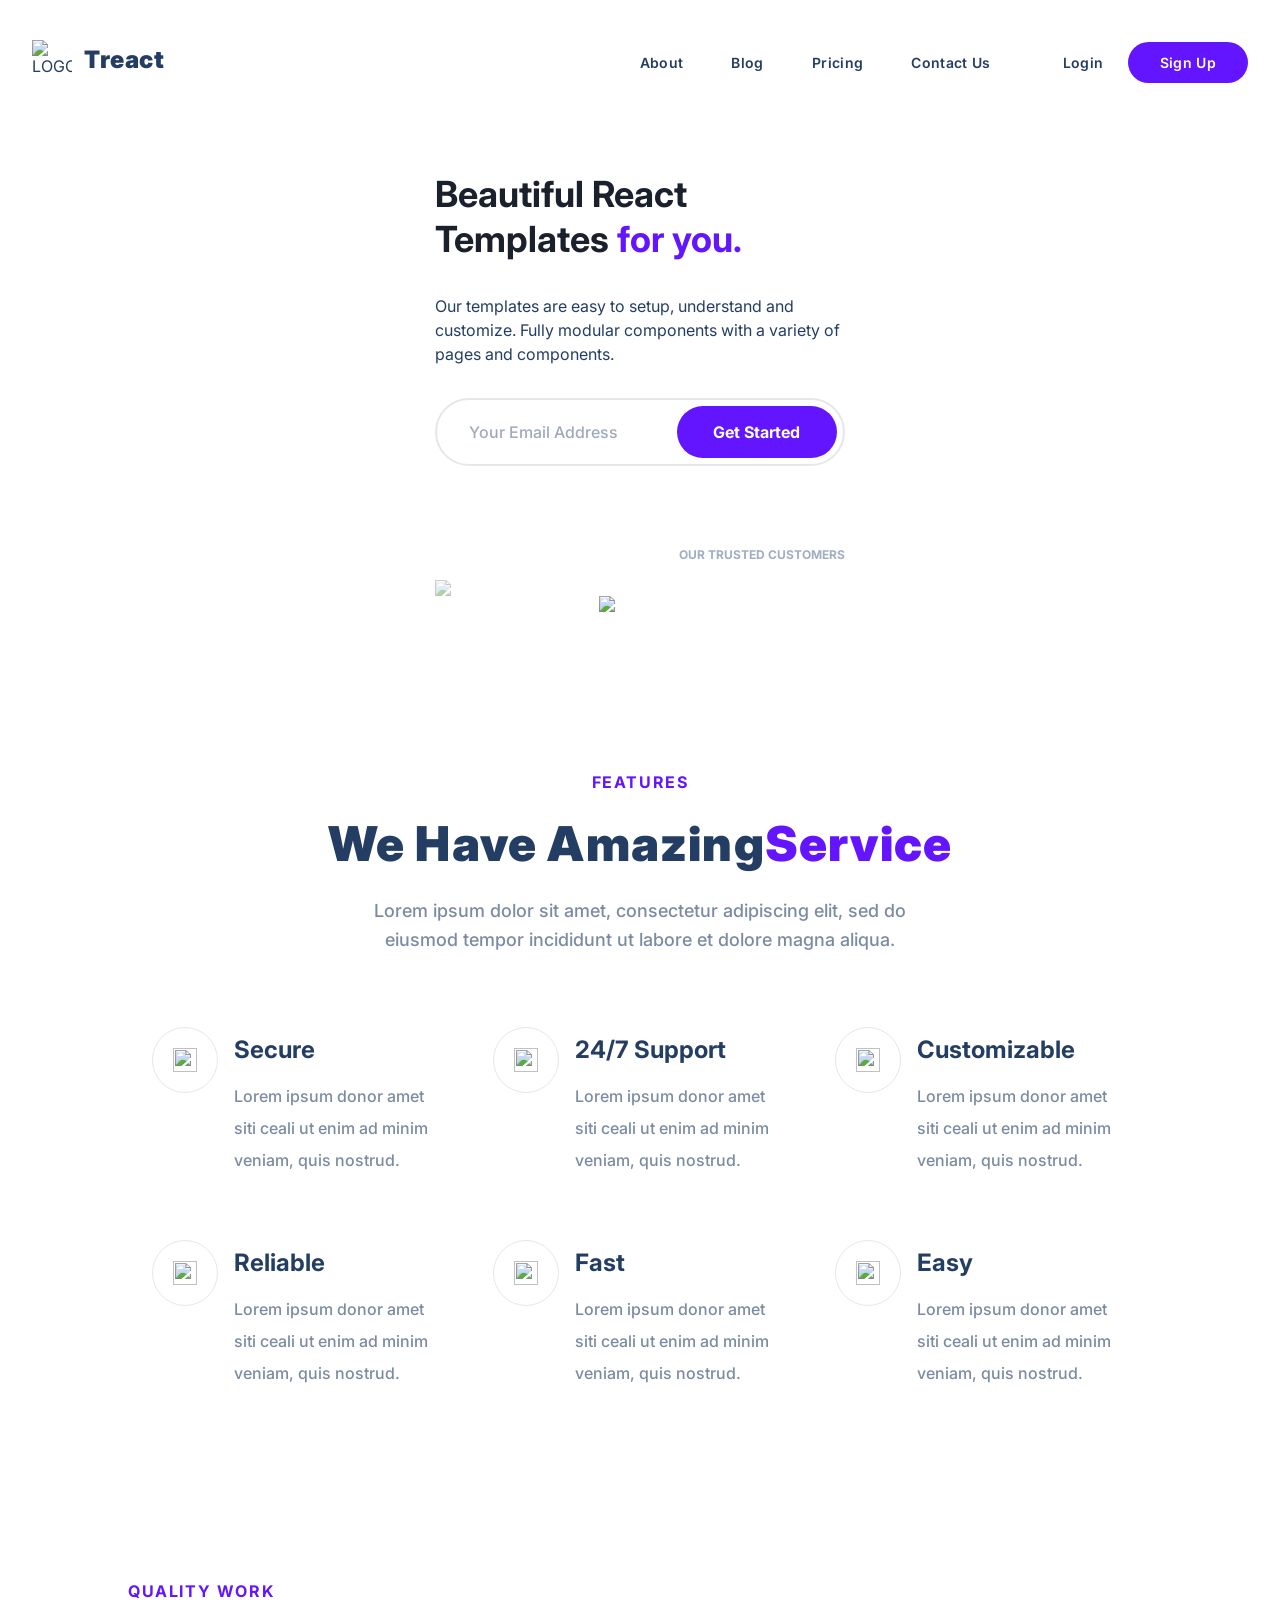
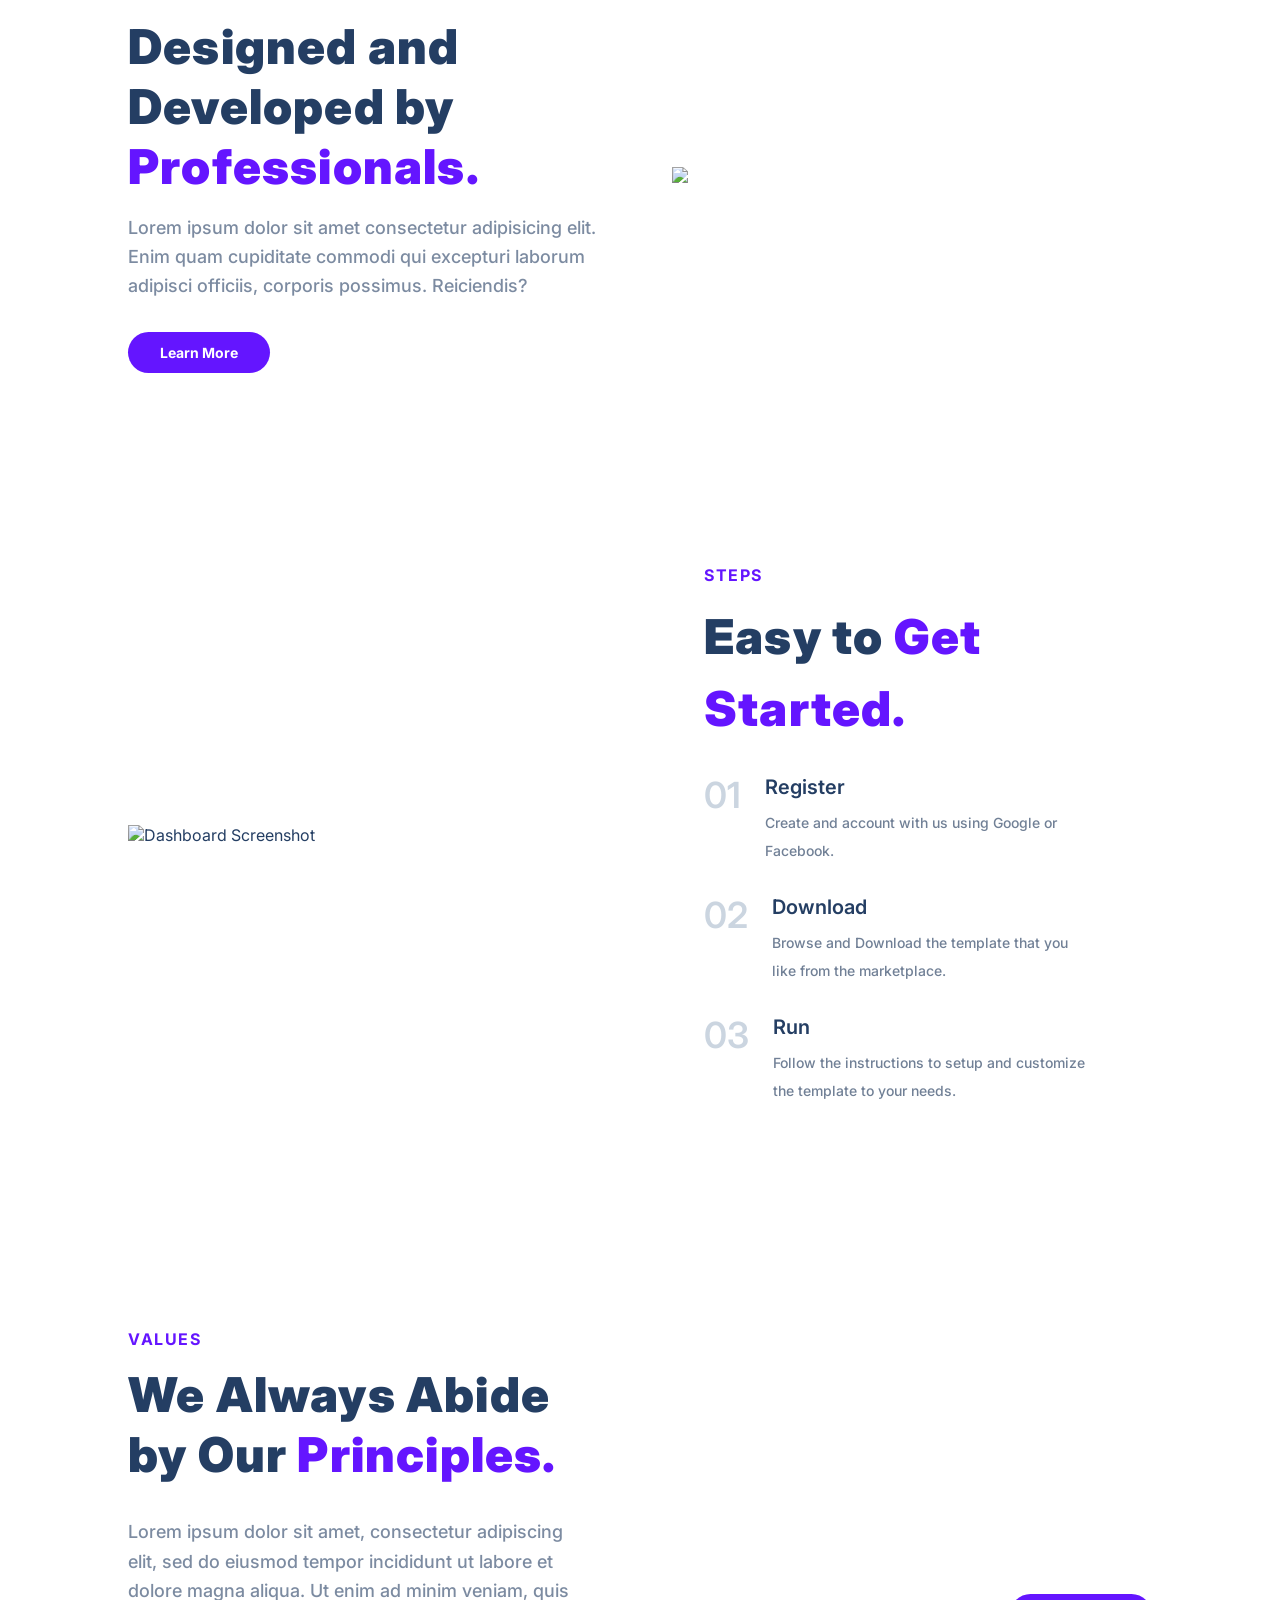
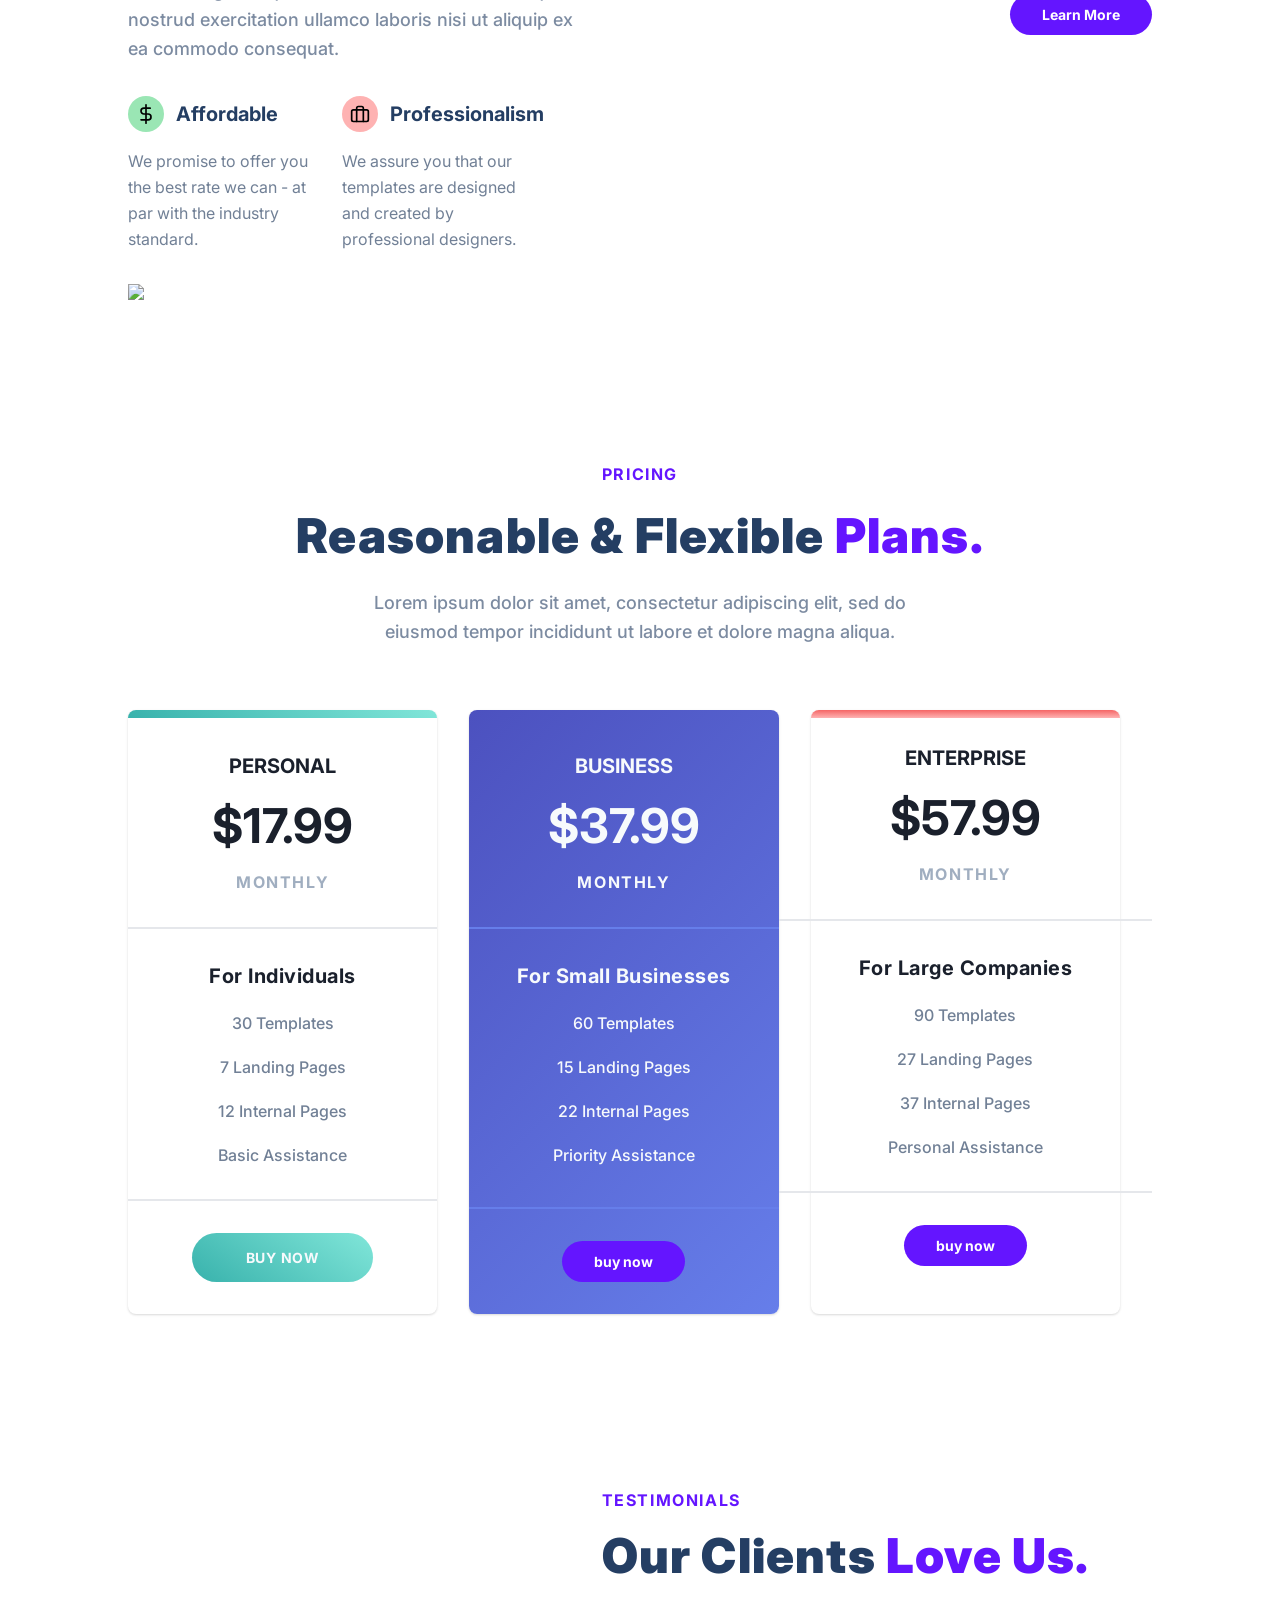
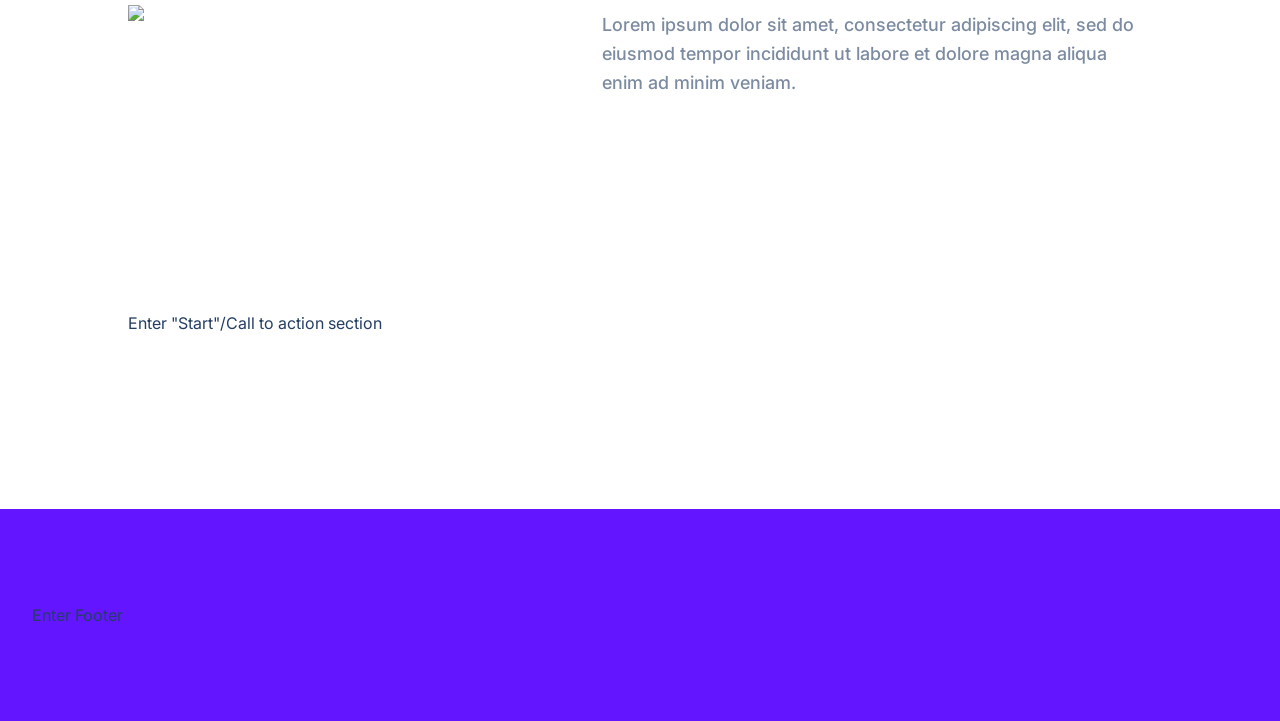
==== index.html @ 76987a57 "03/16 (evening)" ====
<!DOCTYPE html>
<html lang="en">

<head>
    <meta charset="UTF-8">
    <meta http-equiv="X-UA-Compatible" content="IE=edge">
    <meta name="viewport" content="width=device-width, initial-scale=1.0">
    <title>Final Project</title>
    <link rel="stylesheet" href="assets/style.css">
    <link rel="stylesheet" href="https://pro.fontawesome.com/releases/v5.10.0/css/all.css"
        integrity="sha384-AYmEC3Yw5cVb3ZcuHtOA93w35dYTsvhLPVnYs9eStHfGJvOvKxVfELGroGkvsg+p" crossorigin="anonymous" />
        <script src="script.js"></script>
</head>

<body>
    <section id="landing">
        <nav>
            <div class="row nav__row">
                <div class="nav__logo">
                    <img class="nav__logo--img" src="assets/logo.2c489fc453a1783cbadacf914efa3df6.svg" alt="LOGO">
                    <div class="nav__logo--title">Treact</div>
                </div>
            <div class="nav__links">
                <a href="#" class="nav__link">About</a>
                <a href="#" class="nav__link">Blog</a>
                <a href="#" class="nav__link">Pricing</a>
                <a href="#" class="nav__link">Contact Us</a>
                <a href="#" class="nav__link login">Login</a>
                <a href="#" class="nav__link nav__link--primary">Sign Up</a>
            </div>

        </nav>
        <div class="modal">
            <button class="btn__menu btn__menu--close" onclick="closeMenu()">
                <svg xmlns="http://www.w3.org/2000/svg" width="24" height="24" viewBox="0 0 24 24" fill="none"
                    stroke="currentColor" stroke-width="2" stroke-linecap="round" stroke-linejoin="round"
                    class="light___StyledCloseIcon-lj69nl-14 fASujC">
                    <line x1="18" y1="6" x2="6" y2="18"></line>
                    <line x1="6" y1="6" x2="18" y2="18"></line>
                </svg>
            </button>
        </div>
        <header>
            <div class="container">
                <div class="row">
                    <h1>Beautiful React Templates <span class="purple">for you.</span></h1>
                    <p class="header__description--para">Our templates are easy to setup, understand and customize. Fully modular components with a variety of pages and components.</p>
                    <div class="header__email">
                        <input type="text" class="header__email--input" placeholder="Your Email Address">
                        <button class="header__email--btn">Get Started</button>
                    </div>
                    <p class="header__customers--title">OUR TRUSTED CUSTOMERS</p>
                    <img src="./assets/customers-logo-strip.680ac7c2e8ae28161d2c.png" class="header__customers">
                <figure class="header__img--wrapper">
                    <img src="./assets/design-illustration-2.6da6a00b20c07c4a9b65d1870679e1b8.svg" class="header__img">
            </figure>
            </div>
            </div>
        </header>
    </section>
    <main>
        <section id="features">
            <div class="container">
                <div class="row__narrow">
                    <h4 class="section__tag">FEATURES</h4>
                    <h2 class="section__title">We Have Amazing<span class="purple">Service</span></h2>
                    <div class="section__para">Lorem ipsum dolor sit amet, consectetur adipiscing elit, sed do eiusmod tempor incididunt ut labore et dolore magna aliqua.</div>
                    <div class="features">
                        <div class="feature">
                            <div class="feature__row">
                                <figure class="feature__img--wrapper">
                                    <img src="./assets/shield-icon.daefe14b320b14fbd9cbd18908ac93ec.svg" class="feature__img">
                                </figure>
                                <div class="feature__text">
                                    <h2 class="feature__title">Secure</h2>
                                    <p class="feature__para">Lorem ipsum donor amet siti ceali ut enim ad minim veniam, quis nostrud.</p>
                                </div>
                            </div>
                        </div>
                        <div class="feature">
                            <div class="feature__row">
                                <figure class="feature__img--wrapper">
                                    <img src="./assets/support-icon.f9253ffa8cb6ffde5bbaa05eb5136375.svg" class="feature__img">
                                </figure>
                                <div class="feature__text">
                                    <h2 class="feature__title">24/7 Support</h2>
                                    <p class="feature__para">Lorem ipsum donor amet siti ceali ut enim ad minim veniam, quis nostrud.</p>
                                </div>
                            </div>
                        </div>
                        <div class="feature">
                            <div class="feature__row">
                                <figure class="feature__img--wrapper">
                                    <img src="./assets/customize-icon.367468c90fd796009b97fbfba67b2c6a.svg" class="feature__img">
                                </figure>
                                <div class="feature__text">
                                    <h2 class="feature__title">Customizable</h2>
                                    <p class="feature__para">Lorem ipsum donor amet siti ceali ut enim ad minim veniam, quis nostrud.</p>
                                </div>
                            </div>
                        </div>
                        <div class="feature">
                            <div class="feature__row">
                                <figure class="feature__img--wrapper">
                                    <img src="./assets/reliable-icon.1367510a8f0a1bec76dc425d25f92f43.svg" class="feature__img">
                                </figure>
                                <div class="feature__text">
                                    <h2 class="feature__title">Reliable</h2>
                                    <p class="feature__para">Lorem ipsum donor amet siti ceali ut enim ad minim veniam, quis nostrud.</p>
                                </div>
                            </div>
                        </div>
                        <div class="feature">
                            <div class="feature__row">
                                <figure class="feature__img--wrapper">
                                    <img src="./assets/fast-icon.dbb971a73d4805d2fc3bcdacdb55beba.svg" class="feature__img">
                                </figure>
                                <div class="feature__text">
                                    <h2 class="feature__title">Fast</h2>
                                    <p class="feature__para">Lorem ipsum donor amet siti ceali ut enim ad minim veniam, quis nostrud.</p>
                                </div>
                            </div>
                        </div>
                        <div class="feature">
                            <div class="feature__row">
                                <figure class="feature__img--wrapper">
                                    <img src="./assets/simple-icon.673b7e1750b2a4ef32907fc164828d00.svg" class="feature__img">
                                </figure>
                                <div class="feature__text">
                                    <h2 class="feature__title">Easy</h2>
                                    <p class="feature__para">Lorem ipsum donor amet siti ceali ut enim ad minim veniam, quis nostrud.</p>
                                </div>
                            </div>
                        </div>
                    </div>
                </div>
            </div>
        </section>
        <section id="quality">
            <div class="container">
                <div class="row">
                    <div class="quality__description">
                        <div class="section__tag">QUALITY WORK</div>
                        <h2 class="section__title">Designed and Developed by <span class="purple">Professionals.</span></h2>
                        <p class="section__para">Lorem ipsum dolor sit amet consectetur adipisicing elit. Enim quam cupiditate commodi qui excepturi laborum adipisci officiis, corporis possimus. Reiciendis?</p>
                        <button class="btn">Learn More</button>
                    </div>
                    <figure class="quality__img--wrapper">
                        <img src="./assets/hero-screenshot-1.40a097b525c2f8c9808e.png" class="quality__img">
                    </figure>
                </div>
            </div>
        </section>
        <section id="steps">
            <div class="container">
                <div class="row">
                    <figure class="steps__img--wrapper">
                        <img src="./assets/hero-screenshot-2.241aac1fbc66db29d873.png" class="steps__img" alt="Dashboard Screenshot">
                    </figure>
                    <div class="steps__description">
                        <div class="section__tag">STEPS</div>
                        <h2 class="section__title">Easy to <span class="purple">Get Started.</span></h2>
                        <div class="steps__list">
                            <div class="step">
                                <div class="step__number">01</div>
                                <div class="step__description">
                                    <div class="step__title">Register</div>
                                    <p class="step__para">Create and account with us using Google or Facebook.</p>
                                </div>
                            </div>
                            <div class="step">
                                <div class="step__number">02</div>
                                <div class="step__description">
                                    <div class="step__title">Download</div>
                                    <p class="step__para">Browse and Download the template that you like from the marketplace.</p>
                                </div>
                            </div>
                            <div class="step">
                                <div class="step__number">03</div>
                                <div class="step__description">
                                    <div class="step__title">Run</div>
                                    <p class="step__para">Follow the instructions to setup and customize the template to your needs.</p>
                                </div>
                            </div>
                        </div>
                    </div>
                </div>
            </div>
        </section>
        <section id="values">
            <div class="container">
                <div class="row">
                    <div class="values__description">
                        <div class="section__tag">VALUES</div>
                        <h2 class="section__title">We Always Abide by Our <span class="purple">Principles.</span></h2>
                        <div class="section__para">Lorem ipsum dolor sit amet, consectetur adipiscing elit, sed do eiusmod tempor incididunt ut labore et dolore magna aliqua. Ut enim ad minim veniam, quis nostrud exercitation ullamco laboris nisi ut aliquip ex ea commodo consequat.</div>
                        <div class="values__list">
                            <div class="value">
                                <div class="value__title">
                                    <figure class="value__img--wrapper">
                                        <img src="./assets/dollar-sign.svg" class="value__img" alt="dollarsign">
                                    </figure>
                                    <div class="value__name">Affordable</div>
                                </div>
                                <div class="value__para">We promise to offer you the best rate we can - at par with the industry standard.</div>
                            </div>
                            <div class="value">
                                <div class="value__title">
                                    <figure class="value__img--wrapper">
                                        <img src="./assets/briefcase.svg" class="value__img" alt="briefcase">
                                    </figure>
                                    <div class="value__name">Professionalism</div>
                                </div>
                                <div class="value__para">We assure you that our templates are designed and created by professional designers.</div>
                            </div>
                        </div>
                    </div>
                    <button class="btn">Learn More</button>
                </div>
                <img src="./assets/prototype-illustration.21bc4b3f612a2f257c3d361067582485.svg" class="values__img">
            </div>
        </section>
        <section id="pricing">
            <div class="container">
                <div class="row">
                    <div class="section__tag">pricing</div>
                    <h2 class="section__title">Reasonable & Flexible <span class="purple">Plans.</span></h2>
                    <p class="section__para">Lorem ipsum dolor sit amet, consectetur adipiscing elit, sed do eiusmod tempor incididunt ut labore et dolore magna aliqua.</p>
                    <div class="plans">
                        <div class="plan">
                            <div class="plan__stripe"></div>
                            <div class="plan__top">
                                <div class="plan__name">PERSONAL</div>
                                <div class="plan__price">$17.99</div>
                                <div class="plan__duration">MONTHLY</div>
                            </div>
                            <div class="plan__middle">
                                <div class="plan__target">For Individuals</div>
                                <p class="plan__feature">30 Templates</p>
                                <p class="plan__feature">7 Landing Pages</p>
                                <p class="plan__feature">12 Internal Pages</p>
                                <p class="plan__feature">Basic Assistance</p>
                            </div>
                            <div class="plan__bottom">
                                <div class="plan__button">buy now</div>
                            </div>
                        </div>
                        <div class="plan">
                            <div class="plan__stripe"></div>
                            <div class="plan__top">
                                <div class="plan__name">BUSINESS</div>
                                <div class="plan__price">$37.99</div>
                                <div class="plan__duration">MONTHLY</div>
                            </div>
                            <div class="plan__middle">
                                <div class="plan__target">For Small Businesses</div>
                                <p class="plan__feature">60 Templates</p>
                                <p class="plan__feature">15 Landing Pages</p>
                                <p class="plan__feature">22 Internal Pages</p>
                                <p class="plan__feature">Priority Assistance</p>
                            </div>
                            <div class="plan__bottom">
                                <button class="btn">buy now</button>
                            </div>
                        </div>
                        <div class="plan">
                            <div class="plan__stripe">
                                <div class="plan__top">
                                    <div class="plan__name">ENTERPRISE</div>
                                    <div class="plan__price">$57.99</div>
                                    <div class="plan__duration">MONTHLY</div>
                                </div>
                                <div class="plan__middle">
                                    <div class="plan__target">For Large Companies</div>
                                    <p class="plan__feature">90 Templates</p>
                                    <p class="plan__feature">27 Landing Pages</p>
                                    <p class="plan__feature">37 Internal Pages</p>
                                    <p class="plan__feature">Personal Assistance</p>
                                </div>
                                <div class="plan__bottom">
                                    <button class="btn">buy now</button>
                                </div>
                            </div>
                        </div>
                    </div>
                </div>
            </div>
        </section>
        <section id="testimonials">
            <div class="container">
                <div class="row">
                    <img src="./assets/love-illustration.c759090fa833369ad6ffb6eb19cacb3e.svg" class="testimonials__img">
                    <div class="testimonials__description">
                        <div class="section__tag">testimonials</div>
                        <h2 class="section__title">Our Clients <span class="purple">Love Us.</span></h2>
                        <p class="section__para">Lorem ipsum dolor sit amet, consectetur adipiscing elit, sed do eiusmod tempor incididunt ut labore et dolore magna aliqua enim ad minim veniam.</p>
                        <div class="testimonial"></div>
                    </div>
                </div>
            </div>
        </section>
        <section id="start">
            <div class="container">
                <div class="row">
                    <!--  -->Enter "Start"/Call to action section<!--  -->
                </div>
            </div>
        </section>
    </main>
    <footer>
        <div class="row footer__row">
            <!--  -->Enter Footer<!--  -->
        </div>
    </footer>
</body>

</html>
---- assets/style.css ----
@import url('https://fonts.googleapis.com/css2?family=Inter:wght@100;200;300;400;500;600;700;800;900&display=swap');

* {
    margin: 0;
    padding: 0;
    box-sizing: border-box;
    font-family: 'Inter', sans-serif;
    color: #243e63;
}

html {
    scroll-behavior: smooth;
}

body {
    max-width: 100vw;
    overflow-x: hidden;
}

.row {
    width: 100%;
    max-width: 1280px;
    margin: 0 auto;
}


.container {
    padding: 80px 96px;
}

a {
    display: inline;
    text-decoration: none;
}

img {
    width: 100%;
}

h1 {
    font-size: 48px;
    color: #1a202c;
    line-height: 1.25;
}

.purple {
    color: #6415ff;
}

p {
    font-size: 18px;
    line-height: 1.5;
}

.section__tag {
    font-size: 16px;
    color: #6415ff;
    letter-spacing: 1.6px;
    font-weight: 700;
    text-transform: uppercase;
}

.section__title {
    font-size: 48px;
    font-weight: 900;
    color: rgb(36, 62, 99);
    line-height: 1.5;
    margin: 16px 0;
    letter-spacing: 0.025em;
}

#features .section__title, #pricing .section__title {
    text-align: center;
}

.section__para {
    font-size: 18px;
    font-weight: 500;
    color: #7c8ba1;
    line-height: 1.625;
}

.btn {
    background-color: #6415ff;
    padding: 12px 32px;
    border: none;
    border-radius: 500px;
    font-size: 14px;
    color: #fff;
    font-weight: bold;
    transition: all 300ms;
}

.btn:hover {
    background-color: rgba(80, 17, 204);
}

button {
    cursor: pointer;
    border: none;
}

section {
    padding: 0 32px;
}

main {
    margin-bottom: 96px;
}

.header__customers {
  display: flex;
}


/* 

NAVBAR ↓

*/


nav {
   padding-top: 32px;
   display: flex;
}

.nav__row {
    display: flex;
    justify-content: space-between;
}

.nav__logo {
    display: flex;
    align-items: center;
    margin: 8px 0;
    padding-bottom: 4px;
}

.nav__logo--title {
    font-weight: 900;
    font-size: 24px;
    margin-left: 12px;
    padding-bottom: 2px;
    letter-spacing: 0.6px;
}

.nav__logo--img {
    height: 40px;
    width: 40px;
}

.nav__container {
    width: 100%;
    max-width: 1200px;
    padding: 0 24px;
    display: flex;
    justify-content: space-between;
    margin: 0 auto;
}

.nav__links {
    display: flex;
    align-items: center;
    padding-bottom: 2px;
}

.nav__link {
    margin: 0 24px;
}

.nav__link {
    font-size: 14px;
    font-weight: 600;
    padding-top: 4px;
    letter-spacing: 0.35px;
    border-bottom: 2px solid transparent;
    position: relative;
    transition: all 300ms;
}

.nav__link:after {
    content: "";
    position: absolute;
    left: 0;
    bottom: -6px;
    height: 2px;
    width: 100%;
    background: #6415ff;
    transition: all 300ms ease;
    opacity: 0;
}

.nav__link:hover:after {
    opacity: 1;
}

.nav__link--primary {
    margin: 0;
    padding: 10px 32px;
    margin-top: 2px;
    border-radius: 9999px;
    color: #fff;
    background-color: #6415ff;
    line-height: 1.5;
    border: none;
    width: auto;
    transition: all 300ms ease;
}

.nav__link--primary:after {
    content: "";
    width: 0;
    height: 0;
}

.nav__link--primary:hover {
    background-color: rgba(80, 17, 204);
    color: white;
}

.login {
    margin-left: 48px;
}

.btn {
    background-color: #6415ff;
    padding: 12px 32px;
    border: none;
    border-radius: 500px;
    font-size: 14px;
    color: #fff;
    font-weight: bold;
    transition: all 300ms ease;
    cursor: pointer;
}

.btn__menu {
    display: contents;
    background: transparent;
    border: none;
    transition: all 300ms ease;
}

.btn__menu--svg:hover {
    filter: invert(26%) sepia(94%) saturate(7476%) hue-rotate(261deg) brightness(94%) contrast(115%);
}

.modal {
    position: fixed;
    top: 0;
    left: 0;
    right: 0;
    height: 378px;
    margin: 24px 16px;
    padding: 32px;
    background-color: #fff;
    border: 1px solid rgb(229, 231, 235);
    border-radius: 8px;
    z-index: 4;
    visibility: hidden;
    opacity: 0;
    transform: translateX(300%);
    transition: all 300ms ease;
}

.modal__links {
    width: 100%;
    height: 100%;
    display: flex;
    flex-direction: column;
    align-items: center;
}

.modal__link {
    color: #1a202c;
    font-size: 18px;
    font-weight: 600;
    line-height: 1.5;
    margin: 8px 0;
    padding-bottom: 4px;
    border-bottom: 2px solid transparent;
}

.modal__link--primary {
    color: #f7fafc;
    padding: 12px 32px;
    background: #6415ff;
    border-radius: 500px;
    border: none;
}

.menu--open .modal {
    visibility: visible;
    opacity: 1;
    transform: translateX(0);
}

.btn__menu--close {
    position: fixed;
    top: 24px;
    right: 18px;
}

.menu {
    position: fixed;
    top: 0;
    left: 0;
    right: 0;
    height: 378px;
    margin: 24px 16px;
    padding: 32px;
    background-color: #fff;
    border: 1px solid rgb(229, 231, 235);
    border-radius: 8px;
    z-index: 4;
    visibility: hidden;
    opacity: 0;
    transform: translateX(300%);
    transition: all 300ms ease;
}

.menu--open {
    max-height: 100vh;
    overflow-y: hidden;
}

.menu--open .menu {
    visibility: visible;
    opacity: 1;
    transform: translateX(0);
}

.menu__links {
    width: 100%;
    height: 100%;
    display: flex;
    flex-direction: column;
    align-items: center;
}

.menu__link {
    color: #1a202c;
    font-size: 18px;
    font-weight: 600;
    line-height: 1.5;
    margin: 8px 0;
    padding-bottom: 4px;
    border-bottom: 2px solid transparent;
}

.menu__link--primary {
    color: #f7fafc;
    padding: 12px 32px;
    background: #6415ff;
    border-radius: 500px;
    border: none;
}


/* 

HEADER / ABOUT US ↓

*/

section {
    padding: 0 32px;
}

header .row {
    width: 40%;
    display: flex;
    flex-direction: column;
    align-items: center;
    justify-content: space-between;
}

.header__description {
    width: 40%;
}

.header__description--para {
    margin: 32px 0;
}

.header__email {
    width: 100%;
    max-width: 448px;
    height: 68px;
    position: relative;
    display: flex;
    justify-content: flex-end;
    align-items: center;
}

.header__email--btn {
    z-index: 2;
    margin: 8px;
    height: calc(100% - 16px);
    border-radius: 500px;
    width: 160px;
    border: none;
    background-color: #6415ff;
    color: #fff;
    font-weight: 700;
    font-size: 16px;
    transition: all 300ms ease;
}

.header__email--btn:hover {
    background-color: rgba(60, 13, 153);
}

.header__email--input {
    width: 100%;
    border-radius: 500px;
    border: 2px solid rgb(229, 231, 235);
    padding: 20px 192px 20px 32px;
    color: rgb(36, 62, 99);
    font-size: 16px;
    font-weight: 500;
    position: absolute;
    top: 0;
    bottom: 0;
    z-index: 1;
    transition: border-color 300ms;
}

.header__email--input::placeholder {
    font-weight: 500;
    color: rgb(158, 170, 189);
}

.header__email--input:hover {
    border-color: rgba(160, 174, 192);
}

.header__email--input:focus, .header__email--input:active {
    outline: none;
    border-color: rgba(100, 21, 255);
}

.header__customers--title {
    margin-top: 80px;
    color: #a0aec0;
    font-size: 12px;
    font-weight: 700;
    letter-spacing: 0.6;
}

.header__customers {
    width: 100%;
    align-items: center;
    margin-top: 16px;
    padding-right: 128px;
    opacity: 0.5;
}

header {
    position: relative;
}

.header__blob {
    position: absolute;
    left: 0;
    bottom: 0;
    opacity: 0.5;
    width: 256px;
    height: 256px;
    transform: matrix(1, 0, 0, 1, -163, 0);
}

.header__img--wrapper {
    width: calc(100% - 40%);
    align-items: center;
}

.header__img {
    width: 100%;
    max-width: 768px;
    flex-direction: column;
    display: flex;
}


/* 

FEATURES ↓

*/


#features {
    position: relative;
}

#features .row__narrow {
    display: flex;
    flex-direction: column;
    align-items: center;
}

#features .section__title, #pricing .section__title {
    text-align: center;
}

#features .section__para {
    text-align: center;
    max-width: 576px;
}

.features {
    display: flex;
    flex-wrap: wrap;
    margin-top: 40px;
}

.feature {
    width: calc(100% / 3);
}

.feature__row {
    display: flex;
    align-items: flex-start;
    padding: 32px 24px;
}

.feature__img--wrapper {
    display: flex;
    padding: 20px;
    border: 1px solid #e5e7eb;
    border-radius: 500px;
}

.feature__img {
    width: 24px;
    height: 24px;
}

.feature__text {
    margin-top: 8px;
    margin-left: 16px;
}

.feature__para {
    margin-top: 16px;
    font-size: 16px;
    max-width: calc(634px / 3);
    color: rgb(124, 139, 161);
    line-height: 2;
    font-weight: 500;
}

.features__blob {
    transform: translateX(96px) translateY(192px);
    position: absolute;
    right: 0;
    bottom: 0;
    width: 16rem;
    opacity: 0.25;
    padding: 16px;
}

.row__narrow {
    width: 100%;
    max-width: 1024px;
    margin: 0 auto;
}


/* 

QUALITY WORK ↓

*/


#quality .row {
    display: flex;
    justify-content: space-between;
    align-items: center;
}

#quality .section__title, #values .section__title {
    line-height: 1.25;
}

#quality .btn {
    margin-top: 32px;
}

.quality__description {
    max-width: 576px;
    margin-right: 64px;
}

.quality__description, .quality__img--wrapper {
    width: 50%;
}

.qualtiy__img--wrapper {
    border-radius: 4px;
    border: 1px solid rgb(229, 231, 235);
    position: relative;
    margin: 0 56px;
    z-index: 2;
    display: flex;
}

.quality__grid {
    transform: translateX(50%) translateY(50%) scaleX(1) scaleY(1);
    width: 80px;
    height: 80px;
    position: absolute;
    right: 0px;
    bottom: 0px;
    fill: rgb(100, 21, 255);
    --tw-text-opacity: 1;
    color: rgba(100, 21, 255, var(--tw-text-opacity));
    z-index: 0;
    display: block;
}

.quality__img {
    z-index: 1;
}


/* 

STEPS ↓

*/


#steps .row {
    display: flex;
    justify-content: space-between;
    align-items: center;
}

.steps__img--wrapper {
    display: flex;
    position: relative;
}

.steps__description, .steps__img--wrapper {
    width: 50%;
}

.steps__img {
    z-index: 2;
}

.steps__description {
    padding: 32px 0;
    padding-left: 64px;
}

.step {
    display: flex;
    align-items: flex-start;
    margin-top: 32px;
}

.step__number {
    color: #cbd5e0;
    font-size: 36px;
    font-weight: 600;
    line-height: 1;
}

.step__description {
    display: flex;
    flex-direction: column;
    margin-left: 24px;
    max-width: 320px;
}

.step__title {
    font-weight: 600;
    font-size: 20px;
    color: #243e63;
    line-height: 1;
}

.step__para {
    font-size: 14px;
    color: #718096;
    margin-top: 12px;
    font-weight: 500;
    line-height: 2;
}

.steps__grid {
    position: absolute;
    bottom: -100px;
    left: 50%;
    transform: translateX(-50%);
    width: 10rem;
    height: 10rem;
    opacity: 0.8;
    z-index: -10;
    color: rgb(100, 21, 255);
    fill: currentColor;
}


/* 

VALUES ↓

*/

#values .row {
    display: flex;
    justify-content: space-between;
    align-items: center;
}

#values .section__title {
    margin-top: 16px;
    margin-bottom: 32px;
}

#values .btn {
    margin-top: 48px;
}

.value {
    margin-top: 2rem;
    margin-right: 2rem;
    align-items: flex-start;
    display: flex;
    flex-direction: column;
}

.values__description {
    padding: 32px 64px 32px 0;
}

.values__description, .values__img {
    width: 50%;
}

.values__list {
    margin-left: 0px;
    margin-right: 0px;
    display: flex;
    max-width: none;
    flex-direction: row;
}

.value:nth-of-type(1) {
    margin-top: 32px;
    margin-right: 32px;
}

.value:nth-of-type(2) {
    margin-top: 32px;
}

.value__title {
    display: flex;
    align-items: center;
}

.value__img {
    width: 20px;
    height: 20px;
}

.value:nth-child(1) .value__img--wrapper {
    background-color: #9ae6b4;
}

.value:nth-child(2) .value__img--wrapper {
    background-color: #feb2b2;
}

.value__img--wrapper {
    border-radius: 50%;
    display: flex;
    justify-content: center;
    align-items: center;
    width: 36px;
    height: 36px;
}

.value__name {
    margin-left: 12px;
    font-size: 20px;
    font-weight: bold;
    color: #243e63;
}

.value__para {
    margin-top: 16px;
    line-height: 1.625;
    color: #718096;
}


/*

PRICING ↓

*/


#pricing .row {
    display: flex;
    flex-direction: column;
    align-items: center;
}

#pricing .section__para {
    max-width: 576px;
    text-align: center;
}

.plan {
    position: relative;
    margin-top: 4rem;
    display: flex;
    width: 100%;
    max-width: 24rem;
    flex-direction: column;
    border-radius: 0.5rem;
    background-color: rgb(255 255 255);
    padding-left: 2rem;
    padding-right: 2rem;
    margin-right: 2rem;
    padding-top: 0.5rem;
    text-align: center;
    color: rgb(26 32 44);
    box-shadow: rgba(0, 0, 0, 0) 0px 0px 0px 0px, rgba(0, 0, 0, 0) 0px 0px 0px 0px, rgba(0, 0, 0, 0.1) 0px 1px 3px 0px, rgba(0, 0, 0, 0.06) 0px 1px 2px 0px;
}

.plan__stripe {
    position: absolute;
    left: 0px;
    right: 0px;
    top: 0px;
    height: 0.5rem;
    border-top-left-radius: 0.5rem;
    border-top-right-radius: 0.5rem;
}

.plan__top {
    display: flex;
    flex-direction: column;
    padding-top: 2rem;
    padding-bottom: 2rem;
    text-transform: uppercase;
    line-height: 1.625;
}

.plan__middle {
    margin-left: -2rem;
    margin-right: -2rem;
    display: flex;
    flex: 1 1 0%;
    flex-direction: column;
    border-top-width: 2px;
    border-bottom-width: 2px;
    padding: 2rem;
}

.plan__bottom {
    padding-left: 4rem;
    padding-right: 4rem;
    padding-top: 2rem;
    padding-bottom: 2rem;
}

.plan__name, .plan__price, .plan__duration {
    font-weight: bold;
    line-height: 1.625;
}

.plan__name {
    font-size: 20px;
}

.plan__price {
    font-size: 48px;
    margin: 4px 0;
}

.plan__duration {
    font-size: 16px;
    letter-spacing: 0.1em;
}

.plan__feature {
    margin-top: 20px;
    font-weight: 500;
    color: #718096;
    font-size: 16px;
    line-height: 1.5;
}

.plan__target {
    font-size: 20px;
    font-weight: 700;
    line-height: 1.5;
    letter-spacing: 0.025em;
}

.plan__button{
    border-radius: 0.25rem;
    background-color: rgb(100 21 255);
    padding: 0.75rem 2rem;
    font-weight: 700;
    color: rgb(247 250 252);
    transition: all 300ms ease;
    width: 100%;
    border-radius: 9999px;
    padding-top: 1rem;
    padding-bottom: 1rem;
    font-size: 0.875rem;
    text-transform: uppercase;
    letter-spacing: 0.05em;
}

.plan__button:hover {
    transform: translate(1px, -1px);
    box-shadow: rgba(0, 0, 0, 0) 0px 0px 0px 0px, rgba(0, 0, 0, 0) 0px 0px 0px 0px, rgba(0, 0, 0, 0.1) 0px 20px 25px -5px, rgba(0, 0, 0, 0.04) 0px 10px 10px -5px;
}

.plan:nth-child(1) .plan__stripe, .plan:nth-child(1) .plan__button {
    color: #f7fafc;
    background: linear-gradient(
        1115deg,
        rgb(56, 178, 172) 0%,
        rgb(129, 230, 217) 100%
    );
}

.plan:nth-child(2) {
    background: linear-gradient(
        135deg,
        rgb(76, 81, 191) 0%,
        rgb(102, 126, 234) 100%
    );
}

.plan:nth-child(2) .plan__button {
    color: #6415ff;
    background-color: #f7fafc;
}

.plan:nth-child(2) .plan__stripes {
    visibility: hidden;
}

.plan:nth-child(3) .plan__stripe, .plan:nth-child(3) .plan__button {
    color: #f7fafc;
    background: linear-gradient(
        rgb(245, 101, 101) 0%,
        rgb(254, 178, 178) 100%
    );
}

.plan:nth-child(odd) .plan__name, .plan:nth-child(odd) .plan__price, .plan:nth-child(odd) .plan__target {
    color: #1a202c;
}

.plan:nth-child(odd) .plan__duration {
    color: #a0aec0;
}

.plan:nth-child(2) .plan__name,
.plan:nth-child(2) .plan__price,
.plan:nth-child(2) .plan__target,
.plan:nth-child(2) .plan__duration,
.plan:nth-child(2) .plan__feature {
  color: #f7fafc;
}

.plan:nth-child(1) .plan__middle,
.plan:nth-child(3) .plan__middle {
  border-top: 2px solid rgb(229, 231, 235);
  border-bottom: 2px solid rgb(229, 231, 235);
}

.plan:nth-child(2) .plan__middle {
  border-top: 2px solid rgb(102, 126, 234);
  border-bottom: 2px solid rgb(102, 126, 234);
}

.plans__blob {
  z-index: -10;
  position: absolute;
  left: 0;
  bottom: 0;
  transform: translateX(-50%) translateY(50%) scaleX(1) scaleY(1);
  height: 256px;
  width: 256px;
  opacity: 0.25;
}

.plans {
  display: flex;
  position: relative;
  flex-direction: row;
  width: 100%;
  justify-content: space-between;
}

/* 

TESTIMONIALS ↓

*/

section #testimonials {
    padding: 0px;
}

#testimonials .container {
    padding-top: 6rem;
    padding-bottom: 6rem;
}


#testimonials .row {
    margin-left: auto;
    margin-right: auto;
    max-width: 1280px;
    display: flex;
    align-items: center;
    justify-content: space-between;
}

.testimonials__img,
.testimonials__description {
  width: 50%;
}

.testimonials__description {
  display: flex;
  flex-direction: column;
  padding-left: 64px;
}

#testimonials .section__title {
  margin-bottom: 24px;
  line-height: 1.25;
}

.testimonial {
  margin-top: 40px;
}

.testimonial__rating {
  color: rgba(246, 173, 85);
  margin-right: 2px;
  margin-top: 4px;
}

.testimonial__title {
  color: #4a5568;
  line-height: 1.625;
  margin-top: 1rem;
  font-size: 1.25rem;
  font-weight: 700;
}

.testimonial__name {
  color: #4a5568;
  line-height: 1.625;
  font-size: 1.25rem;
  font-weight: 700;
}

.testimonial__para {
  margin-top: 1rem;
  margin-bottom: 2rem;
  font-weight: 500;
  line-height: 1.625;
  font-size: 16px;
  color: rgb(74 85 104);
}

.testimonial__bottom {
  display: flex;
  justify-content: space-between;
}

.testimonial__profile {
  display: flex;
  align-items: center;
}

.testimonial__details {
  margin-left: 24px;
}

.testimonial__img {
  width: 80px;
  height: 80px;
  border-radius: 50%;
}

.testimonial__role {
  color: #7c8ba1;
  font-weight: 500;
  line-height: 1.5;
}

.testimonial__buttons {
  display: flex;
  align-items: center;
}

.testimonial__button svg {
  width: 16px;
  height: 16px;
}

.testimonial__button {
  display: flex;
  justify-content: center;
  align-items: center;
  padding: 16px;
  background: #edf2f7;
  border-radius: 50%;
  margin: 0 12px;
  transition: all 300ms ease;
}

.testimonial__button:hover {
  background-color: rgb(229, 231, 235);
}

.fa-star {
  color: rgb(246 173 85);
  display: inline-block;
  height: 1.25rem;
  width: 1.25rem;
}

.divider {
  margin-top: 0.75rem;
  margin-bottom: 0.75rem;
  border-right-width: 1px;
  width: 0.5px;
  background-color: #edf2f7;
  height: 20px;
}


/* 

START / CALL TO ACTION ↓

*/

.start__container {
    padding: 96px 0;
    width: 100%;
    background-color: rgb(100, 21, 255);
    border-radius: 8px;
    display: flex;
    justify-content: center;
    align-items: center;
}

.start__row {
    width: 100%;
    margin: 0 auto;
    max-width: 1024px;
    padding: 0 32px;
    display: flex;
    justify-content: center;
    align-items: center;
}

.start__title, .start__buttons {
    width: 50%;
}

.start__buttons {
    display: flex;
    justify-content: flex-end;
}

.start__title {
    color: #f7fafc;
    font-size: 30px;
    font-weight: 700;
    line-height: 1.5;
    z-index: 2;
}

.start__button {
  padding: 20px 40px;
  border-radius: 500px;
  font-weight: 700;
  font-size: 16px;
  color: #f7fafc;
  line-height: 1.5;
  letter-spacing: 0.025;
  margin: 1px;
  z-index: 2;
}

.start__button:nth-child(1) {
  background: #f56565;
  box-shadow: rgba(0, 0, 0, 0) 0px 0px 0px 0px, rgba(0, 0, 0, 0) 0px 0px 0px 0px,
    rgba(0, 0, 0, 0.1) 0px 10px 15px -3px, rgba(0, 0, 0, 0.05) 0px 4px 6px -2px;
  margin-right: 32px;
  transition: all 300ms ease;
}

.start__button:hover:nth-child(1) {
  background-color: rgba(229, 62, 62);
}

.start__button:nth-child(2) {
  border: 1px solid rgb(160, 174, 192);
  transition: all 300ms ease;
}

.start__button:hover:nth-child(2) {
  background-color: rgba(247, 250, 252);
  color: rgba(100, 21, 255);
}

#start .row {
  position: relative;
  overflow: hidden;
}

.start__blob--1 {
  position: absolute;
  bottom: 0px;
  left: 0px;
  height: 20rem;
  width: 20rem;
  transform: translate(-5rem, 8rem);
  color: rgb(80 17 204);
  opacity: 0.5;
}

.start__blob--2 {
  position: absolute;
  top: 0px;
  right: 0px;
  height: 20rem;
  width: 20rem;
  transform: translate(5rem, -16rem);
  color: rgb(80 17 204);
  opacity: 0.5;
}


/* 

FOOTER ↓

*/


footer {
    padding: 96px 32px;
    background-color: rgb(100, 21, 255);
    margin-bottom: -32px;
    position: relative;
    overflow: hidden;
}

.footer__columns {
  margin-top: -48px;
  display: flex;
  justify-content: space-between;
  flex-wrap: wrap;
}

.footer__column {
  margin-top: 48px;
  display: flex;
  flex-direction: column;
  align-items: flex-start;
  z-index: 2;
}

.footer__column--title {
  font-weight: 700;
  color: #f7fafc;
  line-height: 1.5;
}

.footer__column--link {
  color: #f7fafc;
  font-size: 14px;
  margin-top: 12px;
  line-height: 1.5;
  font-weight: 500;
  position: relative;
  cursor: pointer;
}

.footer__column--link:after {
  content: "";
  position: absolute;
  left: 0;
  bottom: -6px;
  height: 2px;
  width: 100%;
  background: #fff;
  transition: all 300ms ease;
  opacity: 0;
}

.footer__column--link:hover:after {
  opacity: 1;
}

.footer__column--link:nth-child(2) {
  margin-top: 24px;
}

.footer__divider {
  width: 100%;
  height: 2px;
  margin: 64px 0;
  background: rgb(116, 44, 255);
}

.footer__bottom {
  display: flex;
  justify-content: space-between;
  align-items: center;
}

.footer__logo {
  display: flex;
  align-items: center;
}

.footer__logo--img {
  height: 32px;
  width: 32px;
}

.footer__logo--text {
  font-size: 20px;
  color: #f7fafc;
  font-weight: 900;
  margin-left: 8px;
  letter-spacing: 0.05em;
}

.footer__socials {
  display: flex;
  align-items: center;
  margin-left: -16px;
}

.footer__social--link svg {
  height: 16px;
  width: 16px;
}

.footer__social--link {
  margin-left: 16px;
  padding: 8px;
  background: #f7fafc;
  display: flex;
  justify-content: center;
  border-radius: 50%;
  z-index: 2;
  cursor: pointer;
  transition: all 300ms ease;
}

.footer__social--link:hover {
  background-color: rgba(203, 213, 224);
}

.footer__copyright {
  color: #cbd5e0;
  font-weight: 500;
}

.footer__blob--1 {
  position: absolute;
  top: 0;
  left: 0;
  width: 320px;
  height: 320px;
  transform: translateX(-80px) translateY(-128px);
  z-index: 1;
  opacity: 0.5;
}

.footer__blob--2 {
  position: absolute;
  bottom: 0;
  right: 0;
  width: 320px;
  height: 320px;
  transform: translateX(128px) translateY(192px);
  z-index: 1;
  opacity: 0.5;
}

/* 

MOBILE RESPONSIVENESS ↓

*/


@media(max-width: 1280px) {
    header .row {
        align-items: flex-end;
    }

    .steps__grid {
        height: 5rem;
        width: 5rem;
        bottom: -50px;
    }
    h1 {
        font-size: 36px;
        color: #1a202c;
        line-height: 1.25;
    }
    .header__description--para {
        font-size: 16px;
    }
    .header__customers {
        padding-right: 64px;
    }
    .header__img--wrapper {
        display: flex;
        justify-content: flex-end;
    }
    .header__img {
        max-width: none;
    }

    .plan__bottom {
        padding-left: 2rem;
        padding-right: 2rem;
    }
    .testimonials__img {
        width: 40%;
    }
    .testimonials__description {
        width: calc(100% - 40%);
    }
}

@media (max-width: 1024px) {
    .nav__links {
        display: none;
    }
    .btn__menu {
        display: block;
    }
    header .row {
        flex-direction: column;
        align-items: center;
    }
    .header__description, .header__img--wrapper {
        width: 100%;
        max-width: 512px;
        margin: 0 auto;
    }
    .header__description {
        text-align: center;
        display: flex;
        flex-direction: column;
        align-items: center;
  }
    h1 {
        font-size: 30px;
  }
  .header__description--para {
        margin: 20px 0;
  }
  .header__customers {
        padding-right: 0px;
  }
  .header__customers--title,
  .header__img--wrapper {
        margin-top: 48px;
  }
  .features {
    max-width: 768px;
  }
  .feature {
    width: calc(50%);
  }
  .feature__title {
    line-height: 1;
  }
  .feature__row {
    padding: 32px 8px;
    margin: 0 16px;
  }
  .feature__para {
    max-width: none;
  }
  .section__para {
    font-size: 16px;
  }
  .section__title {
    font-size: 36px;
  }
  .quality__description {
    margin-right: 0px;
    padding-right: 48px;
  }
  .value {
    margin-top: 2.5rem;
  }

  .values__list {
    max-width: 20rem;
    flex-direction: column;
  }
  .plans {
    flex-direction: column;
    align-items: center;
  }

  .plan {
    margin-right: 0px;
  }
  #features .section__title,
  #pricing .section__title {
    font-size: 48px;
  }

  #testimonials .container {
    padding-top: 5rem;
    padding-bottom: 5rem;
  }
  .testimonials__description {
    padding-left: 48px;
  }

  #start .container {
    padding-top: 5rem;
    padding-bottom: 5rem;
  }

  .start__row {
    flex-direction: column;
  }
  .start__title {
    text-align: center;
    width: 100%;
    max-width: 512px;
  }
  .start__buttons {
    width: auto;
    margin-top: 24px;
  }
  .start__button {
    padding: 16px 32px;
  }
    footer {
        padding: 80px 32px;
    }
}

@media(max-width: 768px) {
    .features {
    justify-content: center;
  }
  .feature {
    width: auto;
    max-width: 384px;
  }
  .section__para {
    font-size: 14px;
  }
    #quality .row,
    #values .row {
        flex-direction: column-reverse;
    }
    .quality__description,
  .steps__description,
  .values__description,
  .testimonials__description {
    padding: 0;
    margin-top: 64px;
    text-align: center;
  }
  .quality__description,
  .quality__img--wrapper,
  .steps__description,
  .steps__img--wrapper,
  .values__description,
  .values__img,
  .testimonials__description,
  .testimonials__img {
    width: 100%;
    max-width: 448px;
  }
    #steps .row,
    #testimonials .row {
        flex-direction: column;
        align-items: center;
    }

    .step {
    flex-direction: column;
    align-items: center;
  }
  .step__description {
    margin-top: 12px;
    margin-left: 0;
  }
  .values__list {
    margin-left: auto;
    margin-right: auto;
  }
  .value:nth-of-type(1) {
    margin-right: 0px;
  }
  .value {
    margin-right: 0px;
    align-items: center;
  }
    #pricing .row {
        margin-top: 40px;
    }
    .testimonials__description {
    padding-left: 0;
  }
  .footer__columns {
    justify-content: flex-start;
  }
  .footer__column {
    width: calc(100% / 3);
  }
  .footer__bottom {
    flex-direction: column;
    align-items: center;
  }
  .footer__copyright,
  .footer__socials {
    margin-top: 32px;
  }
  .footer__socials {
    margin-left: 0px;
  }
  .footer__social--link:first-child {
    margin-left: 0px;
  }
}

@media(max-width: 640px) {
    .section__title {
        line-height: 1.25;
    }
    .container {
        padding: 80px 0;
    }
    .nav__logo {
        margin: 8px 0;
        padding-bottom: 4px;
    }
    .header__email {
    flex-direction: column;
    height: auto;
  }
  .header__email--input {
    position: static;
    padding: 16px 0;
    padding-left: 32px;
    line-height: 1.5;
  }
  .header__email--btn {
    width: 100%;
    padding: 16px 0;
    margin: 16px 0;
    margin-bottom: 0px;
    line-height: 1.5;
  }
  .header__customers--title {
    font-size: 14px;
    letter-spacing: 0.05em;
  }
  .section__title {
    font-size: 30px;
  }
  #features .section__title,
  #pricing .section__title {
    font-size: 36px;
  }
  .feature__row {
    flex-direction: column;
    align-items: center;
    text-align: center;
  }
  .feature__title {
    letter-spacing: 0.025em;
    line-height: 1;
  }
  .feature__text {
    margin-left: 0px;
    margin-top: 16px;
  }
  .feature__para {
    margin-top: 4px;
    line-height: 2;
  }
  #steps .section__title {
    margin: 16px 0 0 0;
  }
  .steps__list {
    margin-top: 48px;
  }
  .btn {
    line-height: 1.5;
  }
  .plan__price {
    font-size: 36px;
  }
  .plan__bottom {
    padding: 2rem 1rem;
  }
  .testimonial__para {
    margin-bottom: 32px;
  }
  .testimonial__bottom {
    flex-direction: column;
    align-items: center;
    padding-top: 4px;
  }
  .testimonial__profile {
    flex-direction: column;
    align-items: center;
  }
  .testimonial__details {
    margin-left: 0;
    margin-top: 8px;
  }
  .testimonial__img {
    height: 64px;
    width: 64px;
  }
  .testimonial__buttons {
    margin-top: 32px;
  }
  .start__title {
    font-size: 24px;
  }
  .start__container {
    padding: 80px 0;
  }
  .start__buttons {
    flex-direction: column;
  }
  .start__button:nth-child(1) {
    margin-right: 0;
  }
  .start__button {
    padding: 12px 24px;
    font-size: 14px;
  }
  .start__button:nth-child(2) {
    margin-top: 16px;
  }
    main {
        margin-bottom: 80px;
    }
    .footer__columns {
    justify-content: center;
  }
  .footer__column {
    width: auto;
    padding: 0 16px;
    text-align: center;
    align-items: center;
  }
  .footer__copyright {
    font-size: 14px;
    text-align: center;
    line-height: 1.5;
  }
}
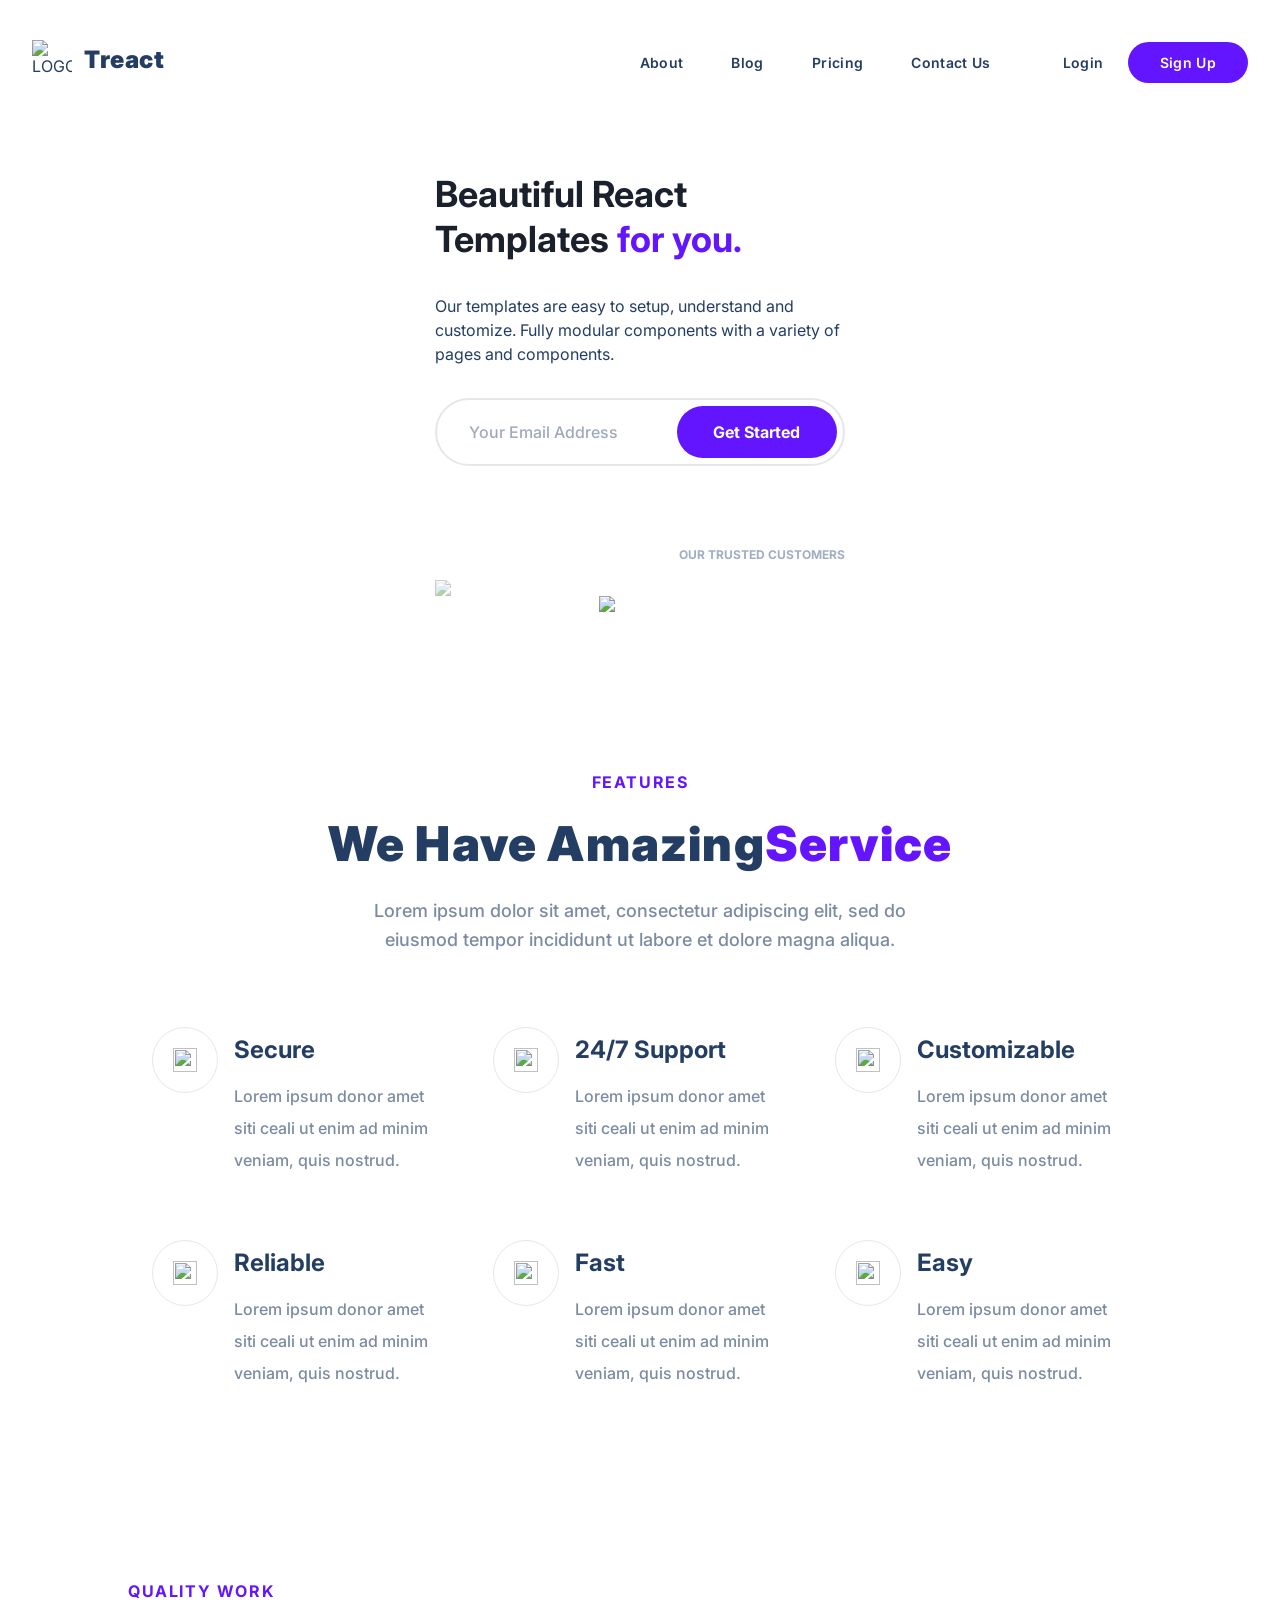
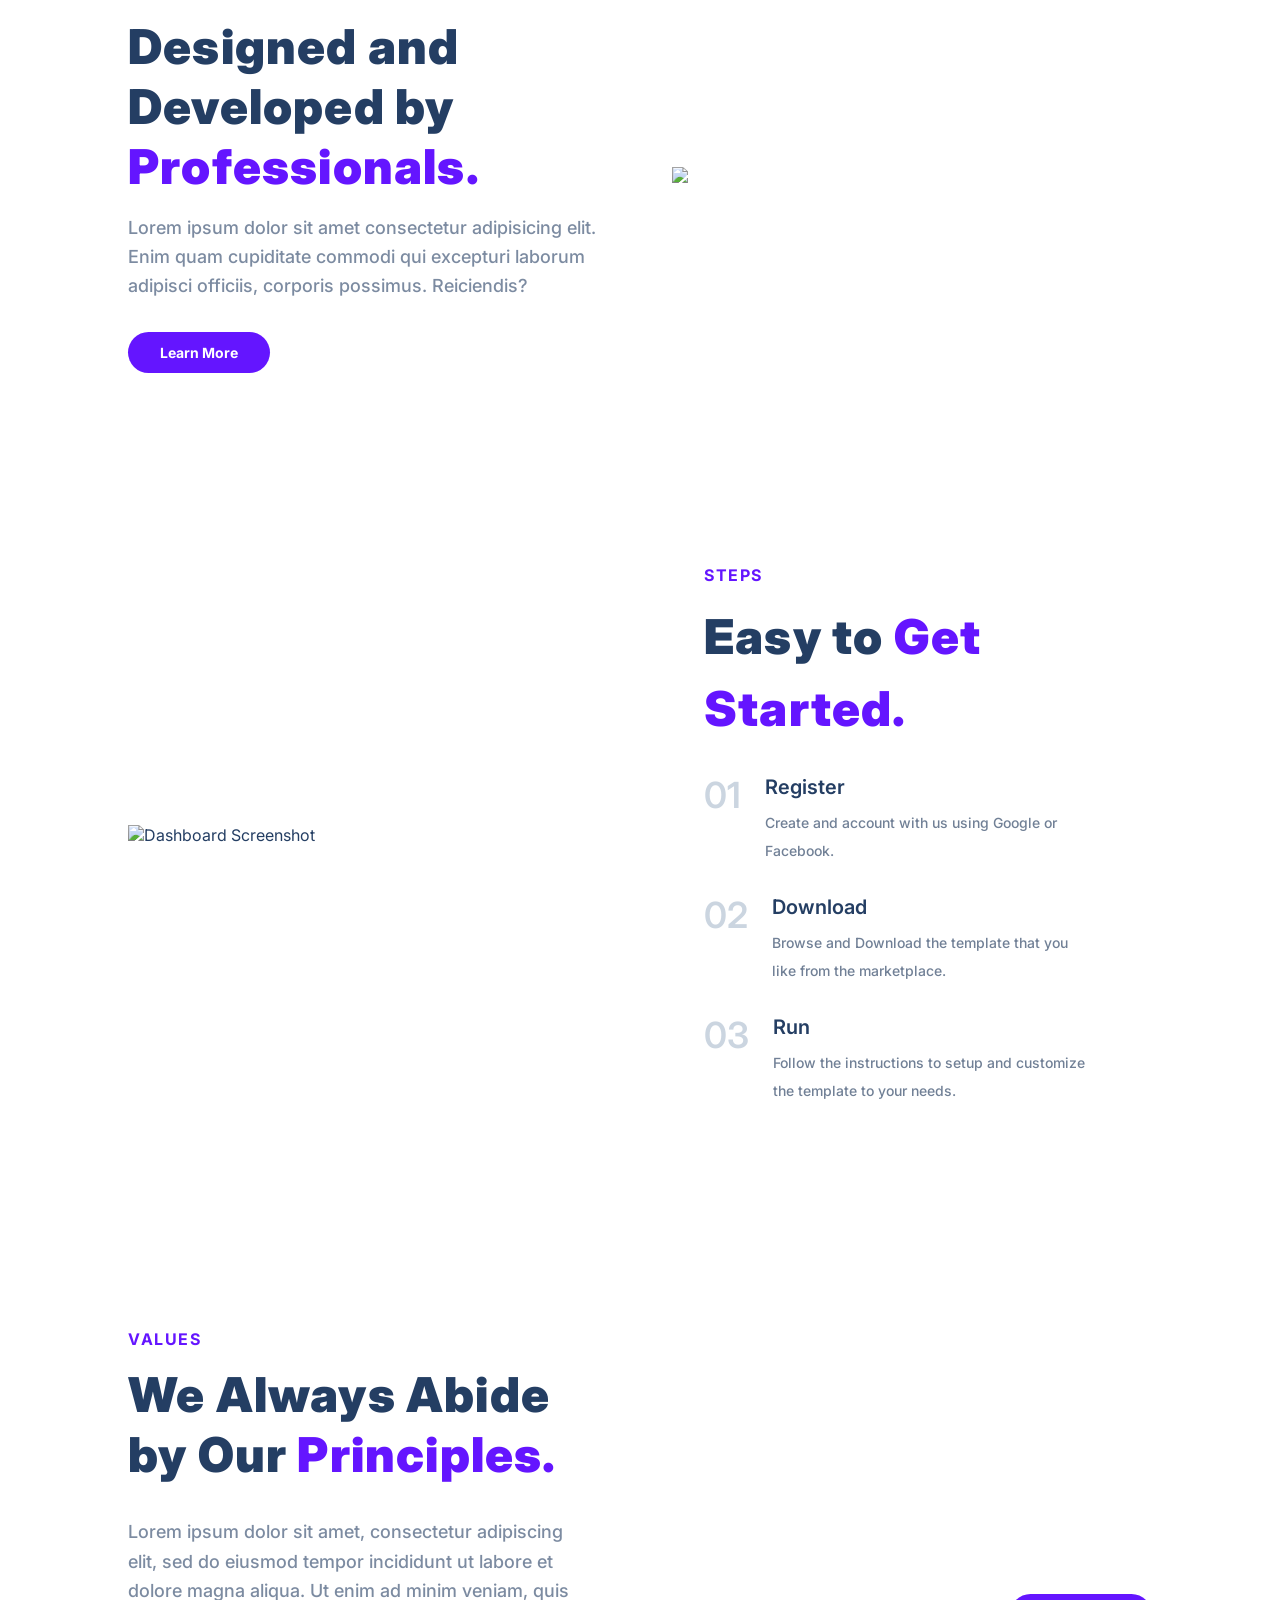
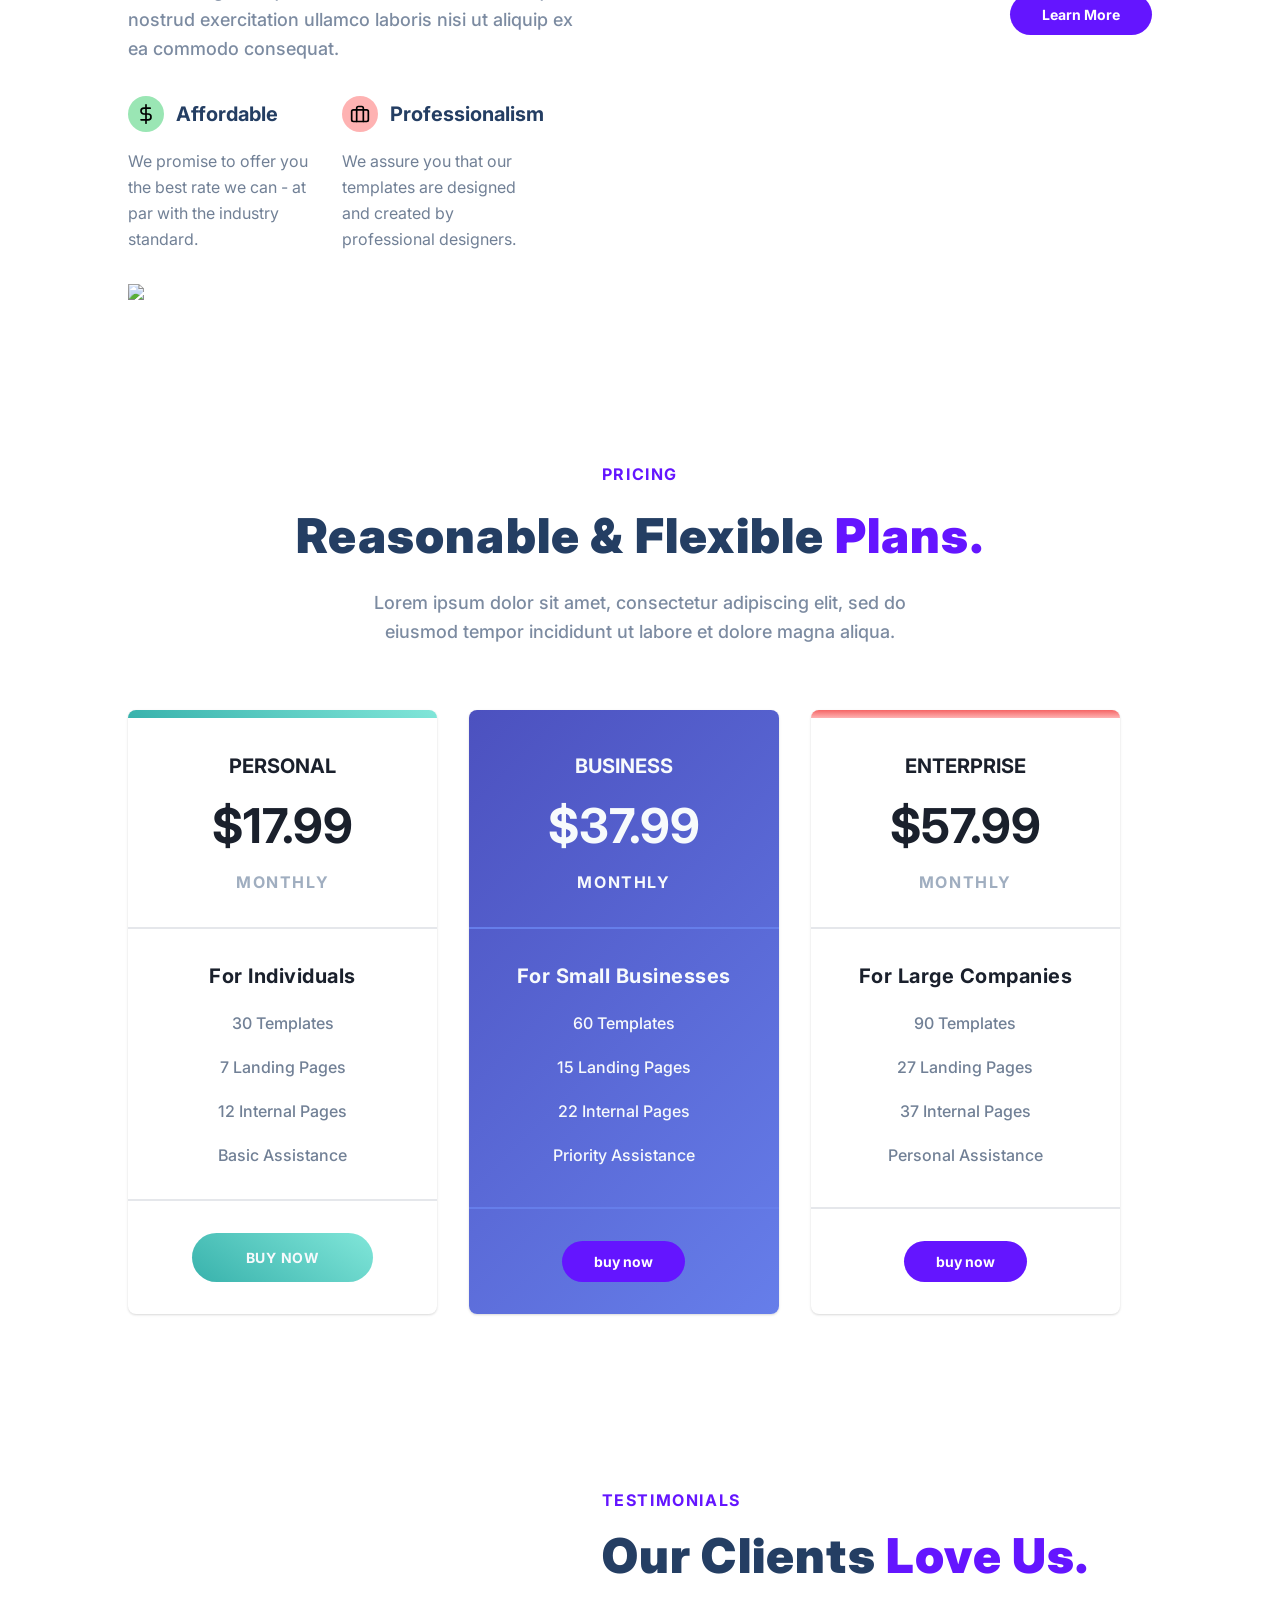
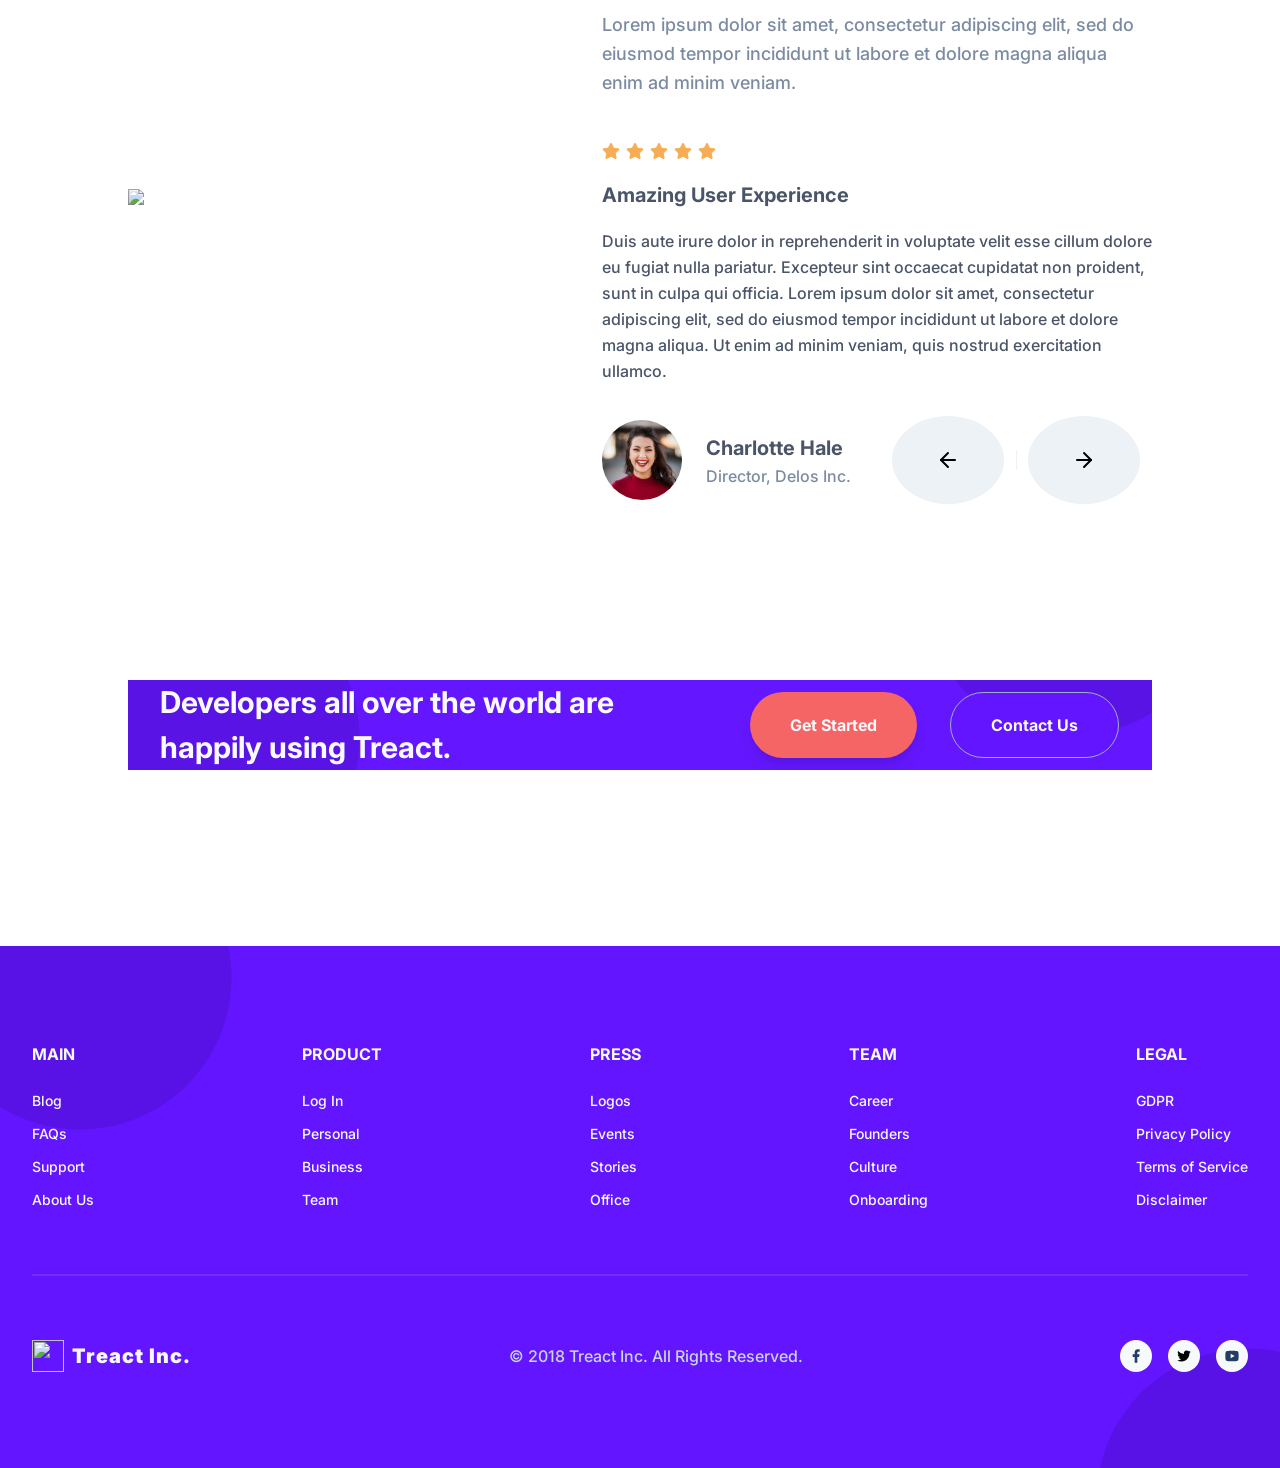
==== commit 2cf58951: "Most recent 03/16" ====
--- a/index.html
+++ b/index.html
@@ -264,22 +264,21 @@
                             </div>
                         </div>
                         <div class="plan">
-                            <div class="plan__stripe">
-                                <div class="plan__top">
-                                    <div class="plan__name">ENTERPRISE</div>
-                                    <div class="plan__price">$57.99</div>
-                                    <div class="plan__duration">MONTHLY</div>
-                                </div>
-                                <div class="plan__middle">
-                                    <div class="plan__target">For Large Companies</div>
-                                    <p class="plan__feature">90 Templates</p>
-                                    <p class="plan__feature">27 Landing Pages</p>
-                                    <p class="plan__feature">37 Internal Pages</p>
-                                    <p class="plan__feature">Personal Assistance</p>
-                                </div>
-                                <div class="plan__bottom">
-                                    <button class="btn">buy now</button>
-                                </div>
+                            <div class="plan__stripe"></div>
+                            <div class="plan__top">
+                                <div class="plan__name">ENTERPRISE</div>
+                                <div class="plan__price">$57.99</div>
+                                <div class="plan__duration">MONTHLY</div>
+                            </div>
+                            <div class="plan__middle">
+                                <div class="plan__target">For Large Companies</div>
+                                <p class="plan__feature">90 Templates</p>
+                                <p class="plan__feature">27 Landing Pages</p>
+                                <p class="plan__feature">37 Internal Pages</p>
+                                <p class="plan__feature">Personal Assistance</p>
+                            </div>
+                            <div class="plan__bottom">
+                                <button class="btn">buy now</button>
                             </div>
                         </div>
                     </div>
@@ -294,7 +293,35 @@
                         <div class="section__tag">testimonials</div>
                         <h2 class="section__title">Our Clients <span class="purple">Love Us.</span></h2>
                         <p class="section__para">Lorem ipsum dolor sit amet, consectetur adipiscing elit, sed do eiusmod tempor incididunt ut labore et dolore magna aliqua enim ad minim veniam.</p>
-                        <div class="testimonial"></div>
+                        <div class="testimonial">
+                            <div class="testimonial__rating">
+                                <i class="fas fa-star" aria-hidden="true"></i>
+                                <i class="fas fa-star" aria-hidden="true"></i>
+                                <i class="fas fa-star" aria-hidden="true"></i>
+                                <i class="fas fa-star" aria-hidden="true"></i>
+                                <i class="fas fa-star" aria-hidden="true"></i>
+                            </div>
+                            <h3 class="testimonial__title">Amazing User Experience</h3>
+                            <p class="testimonial__para">Duis aute irure dolor in reprehenderit in voluptate velit esse cillum dolore eu fugiat nulla pariatur. Excepteur sint occaecat cupidatat non proident, sunt in culpa qui officia. Lorem ipsum dolor sit amet, consectetur adipiscing elit, sed do eiusmod tempor incididunt ut labore et dolore magna aliqua. Ut enim ad minim veniam, quis nostrud exercitation ullamco.</p>
+                            <div class="testimonial__bottom">
+                                <div class="testimonial__profile">
+                                    <img src="./assets/photo-1494790108377-be9c29b29330 (1).avif" class="testimonial__img">
+                                    <div class="testimonial__details">
+                                        <div class="testimonial__name">Charlotte Hale</div>
+                                        <div class="testimonial__role">Director, Delos Inc.</div>
+                                    </div>
+                                </div>
+                                <div class="testimonial__buttons">
+                                    <button class="testimonial__button">
+                                        <img src="./assets/arrow-left.svg" class="testimonial__button" alt="leftarrow">
+                                    </button>
+                                    <div class="divider"></div>
+                                    <button class="testimonial__button">
+                                        <img src="./assets/arrow-right.svg" class="testimonial__button" alt="rightarrow">
+                                    </button>
+                                </div>
+                            </div>
+                        </div>
                     </div>
                 </div>
             </div>
@@ -302,14 +329,101 @@
         <section id="start">
             <div class="container">
                 <div class="row">
-                    <!--  -->Enter "Start"/Call to action section<!--  -->
+                    <svg viewBox="0 0 600 600" class="start__blob--1">
+                        <g transform="translate(300,300)">
+                            <path d="M153.6,-239C199.1,-209.8,236,-167.2,258.4,-118C280.9,-68.9,288.9,-13.1,281.2,40.4C273.5,93.9,250.1,145.2,214.7,186.1C179.3,226.9,131.9,257.4,80,272.6C28.2,287.8,-28.2,287.8,-80,272.6C-131.9,257.4,-179.3,226.9,-214.7,186.1C-250.1,145.2,-273.5,93.9,-281.2,40.4C-288.9,-13.1,-280.9,-68.9,-258.4,-118C-236,-167.2,-199.1,-209.8,-153.6,-239C-108.1,-268.3,-54.1,-284.1,0,-284.1C54.1,-284.1,108.1,-268.3,153.6,-239Z" fill="rgb(80,17,204)"></path>
+                        </g>
+                    </svg>
+                    <svg viewBox="0 0 600 600" class="start__blob--2">
+                        <g transform="translate(300,300)">
+                            <path d="M153.6,-239C199.1,-209.8,236,-167.2,258.4,-118C280.9,-68.9,288.9,-13.1,281.2,40.4C273.5,93.9,250.1,145.2,214.7,186.1C179.3,226.9,131.9,257.4,80,272.6C28.2,287.8,-28.2,287.8,-80,272.6C-131.9,257.4,-179.3,226.9,-214.7,186.1C-250.1,145.2,-273.5,93.9,-281.2,40.4C-288.9,-13.1,-280.9,-68.9,-258.4,-118C-236,-167.2,-199.1,-209.8,-153.6,-239C-108.1,-268.3,-54.1,-284.1,0,-284.1C54.1,-284.1,108.1,-268.3,153.6,-239Z" fill="rgb(80,17,204)"></path>
+                        </g>
+                    </svg>
+                    <div class="start__row">
+                        <div class="start__title">Developers all over the world are happily using Treact.</div>
+                        <div class="start__buttons">
+                            <button class="start__button btn">Get Started</button>
+                            <button class="start__button btn">Contact Us</button>
+                        </div>
+                    </div>
                 </div>
             </div>
         </section>
     </main>
     <footer>
+        <svg viewBox="0 0 600 600" class="footer__blob--1">
+            <g transform="translate(300,300)">
+                <path d="M153.6,-239C199.1,-209.8,236,-167.2,258.4,-118C280.9,-68.9,288.9,-13.1,281.2,40.4C273.5,93.9,250.1,145.2,214.7,186.1C179.3,226.9,131.9,257.4,80,272.6C28.2,287.8,-28.2,287.8,-80,272.6C-131.9,257.4,-179.3,226.9,-214.7,186.1C-250.1,145.2,-273.5,93.9,-281.2,40.4C-288.9,-13.1,-280.9,-68.9,-258.4,-118C-236,-167.2,-199.1,-209.8,-153.6,-239C-108.1,-268.3,-54.1,-284.1,0,-284.1C54.1,-284.1,108.1,-268.3,153.6,-239Z" fill="rgba(80,17,204)"></path>
+            </g>
+        </svg>
+        <svg viewbox="0 0 600 600" class="footer__blob--2">
+            <g transform="translate(300,300)">
+                <path d="M153.6,-239C199.1,-209.8,236,-167.2,258.4,-118C280.9,-68.9,288.9,-13.1,281.2,40.4C273.5,93.9,250.1,145.2,214.7,186.1C179.3,226.9,131.9,257.4,80,272.6C28.2,287.8,-28.2,287.8,-80,272.6C-131.9,257.4,-179.3,226.9,-214.7,186.1C-250.1,145.2,-273.5,93.9,-281.2,40.4C-288.9,-13.1,-280.9,-68.9,-258.4,-118C-236,-167.2,-199.1,-209.8,-153.6,-239C-108.1,-268.3,-54.1,-284.1,0,-284.1C54.1,-284.1,108.1,-268.3,153.6,-239Z" fill="rgba(80,17,204)"></path>
+            </g>
+        </svg>
         <div class="row footer__row">
-            <!--  -->Enter Footer<!--  -->
+            <div class="footer__columns">
+                <div class="footer__column">
+                    <div class="footer__column--title">MAIN</div>
+                    <a class="footer__column--link">Blog</a>
+                    <a class="footer__column--link">FAQs</a>
+                    <a class="footer__column--link">Support</a>
+                    <a class="footer__column--link">About Us</a>
+                </div>
+                <div class="footer__column">
+                    <div class="footer__column--title">PRODUCT</div>
+                    <a class="footer__column--link">Log In</a>
+                    <a class="footer__column--link">Personal</a>
+                    <a class="footer__column--link">Business</a>
+                    <a class="footer__column--link">Team</a>
+                </div>
+                <div class="footer__column">
+                    <div class="footer__column--title">PRESS</div>
+                    <a class="footer__column--link">Logos</a>
+                    <a class="footer__column--link">Events</a>
+                    <a class="footer__column--link">Stories</a>
+                    <a class="footer__column--link">Office</a>
+                </div>
+                <div class="footer__column">
+                    <div class="footer__column--title">TEAM</div>
+                    <a class="footer__column--link">Career</a>
+                    <a class="footer__column--link">Founders</a>
+                    <a class="footer__column--link">Culture</a>
+                    <a class="footer__column--link">Onboarding</a>
+                </div>
+                <div class="footer__column">
+                    <div class="footer__column--title">LEGAL</div>
+                    <a class="footer__column--link">GDPR</a>
+                    <a class="footer__column--link">Privacy Policy</a>
+                    <a class="footer__column--link">Terms of Service</a>
+                    <a class="footer__column--link">Disclaimer</a>
+                </div>
+            </div>
+            <div class="footer__divider"></div>
+            <div class="footer__bottom">
+                <div class="footer__logo">
+                    <img src="./assets/logo-light.d9a5d1b5be5ea077b26864fdfc2e96a4.svg" class="footer__logo--img">
+                    <h5 class="footer__logo--text">Treact Inc.</h5>
+                </div>
+                <div class="footer__copyright">© 2018 Treact Inc. All Rights Reserved.</div>
+                <div class="footer__socials">
+                    <a class="footer__social--link">
+                        <svg fill="currentColor" viewBox="0 0 24 24">
+                            <path d="M14 13.5h2.5l1-4H14v-2c0-1.03 0-2 2-2h1.5V2.14c-.326-.043-1.557-.14-2.857-.14C11.928 2 10 3.657 10 6.7v2.8H7v4h3V22h4v-8.5z"></path>
+                        </svg>
+                    </a>
+                    <a class="footer__social--link">
+                        <svg fill="currenColor" viewBox="0 0 24 24">
+                            <path d="M22.162 5.656a8.384 8.384 0 01-2.402.658A4.196 4.196 0 0021.6 4c-.82.488-1.719.83-2.656 1.015a4.182 4.182 0 00-7.126 3.814 11.874 11.874 0 01-8.62-4.37 4.168 4.168 0 00-.566 2.103c0 1.45.738 2.731 1.86 3.481a4.168 4.168 0 01-1.894-.523v.052a4.185 4.185 0 003.355 4.101 4.21 4.21 0 01-1.89.072A4.185 4.185 0 007.97 16.65a8.394 8.394 0 01-6.191 1.732 11.83 11.83 0 006.41 1.88c7.693 0 11.9-6.373 11.9-11.9 0-.18-.005-.362-.013-.54a8.496 8.496 0 002.087-2.165z"></path>
+                        </svg>
+                    </a>
+                    <a class="footer__social--link">
+                        <svg fill="currentColor" viewBox="0 0 24 24">
+                            <path d="M21.543 6.498C22 8.28 22 12 22 12s0 3.72-.457 5.502c-.254.985-.997 1.76-1.938 2.022C17.896 20 12 20 12 20s-5.893 0-7.605-.476c-.945-.266-1.687-1.04-1.938-2.022C2 15.72 2 12 2 12s0-3.72.457-5.502c.254-.985.997-1.76 1.938-2.022C6.107 4 12 4 12 4s5.896 0 7.605.476c.945.266 1.687 1.04 1.938 2.022zM10 15.5l6-3.5-6-3.5v7z"></path>
+                        </svg>
+                    </a>
+                </div>
+            </div>
         </div>
     </footer>
 </body>
--- a/assets/style.css
+++ b/assets/style.css
@@ -1177,6 +1177,7 @@
     display: flex;
     justify-content: center;
     align-items: center;
+    background-color: rgb(100, 23, 255);
 }
 
 .start__title, .start__buttons {
@@ -1227,7 +1228,7 @@
 
 .start__button:hover:nth-child(2) {
   background-color: rgba(247, 250, 252);
-  color: rgba(100, 21, 255);
+  color: rgba(53, 28, 103, 0.625);
 }
 
 #start .row {
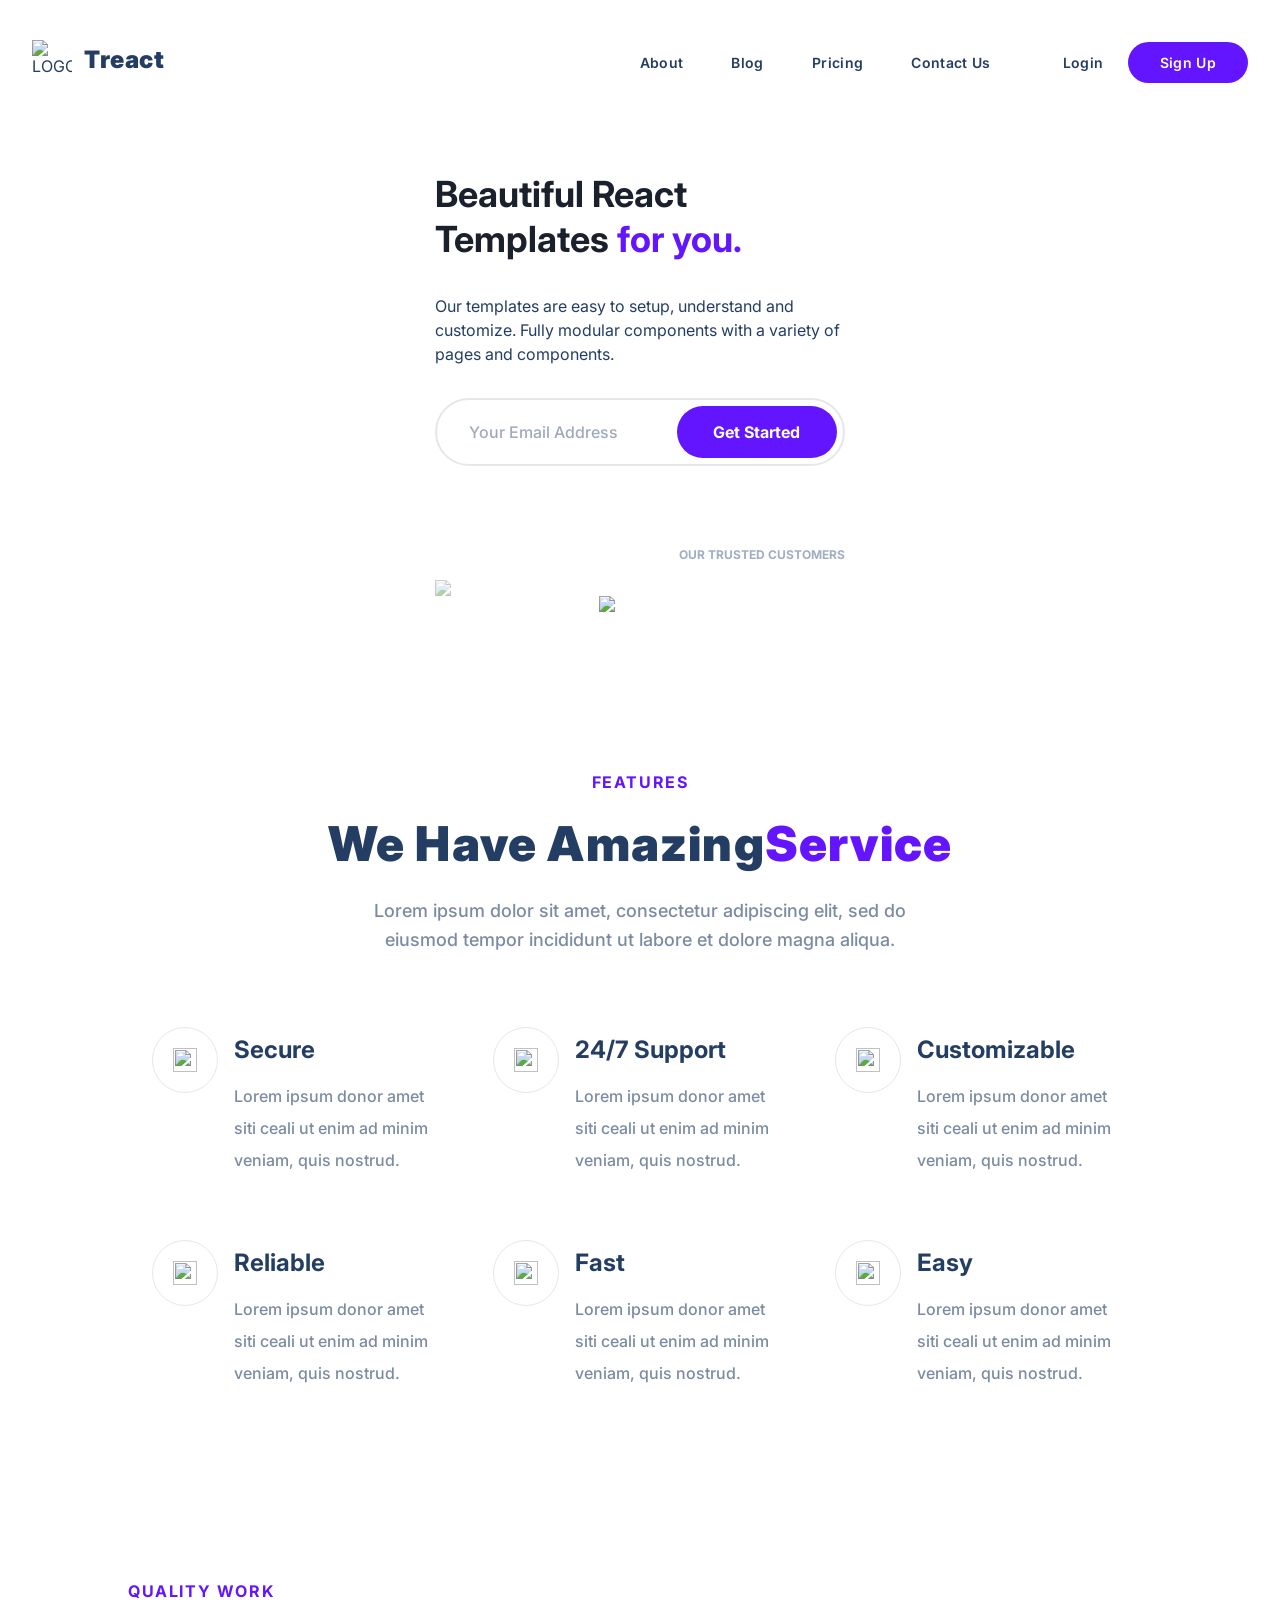
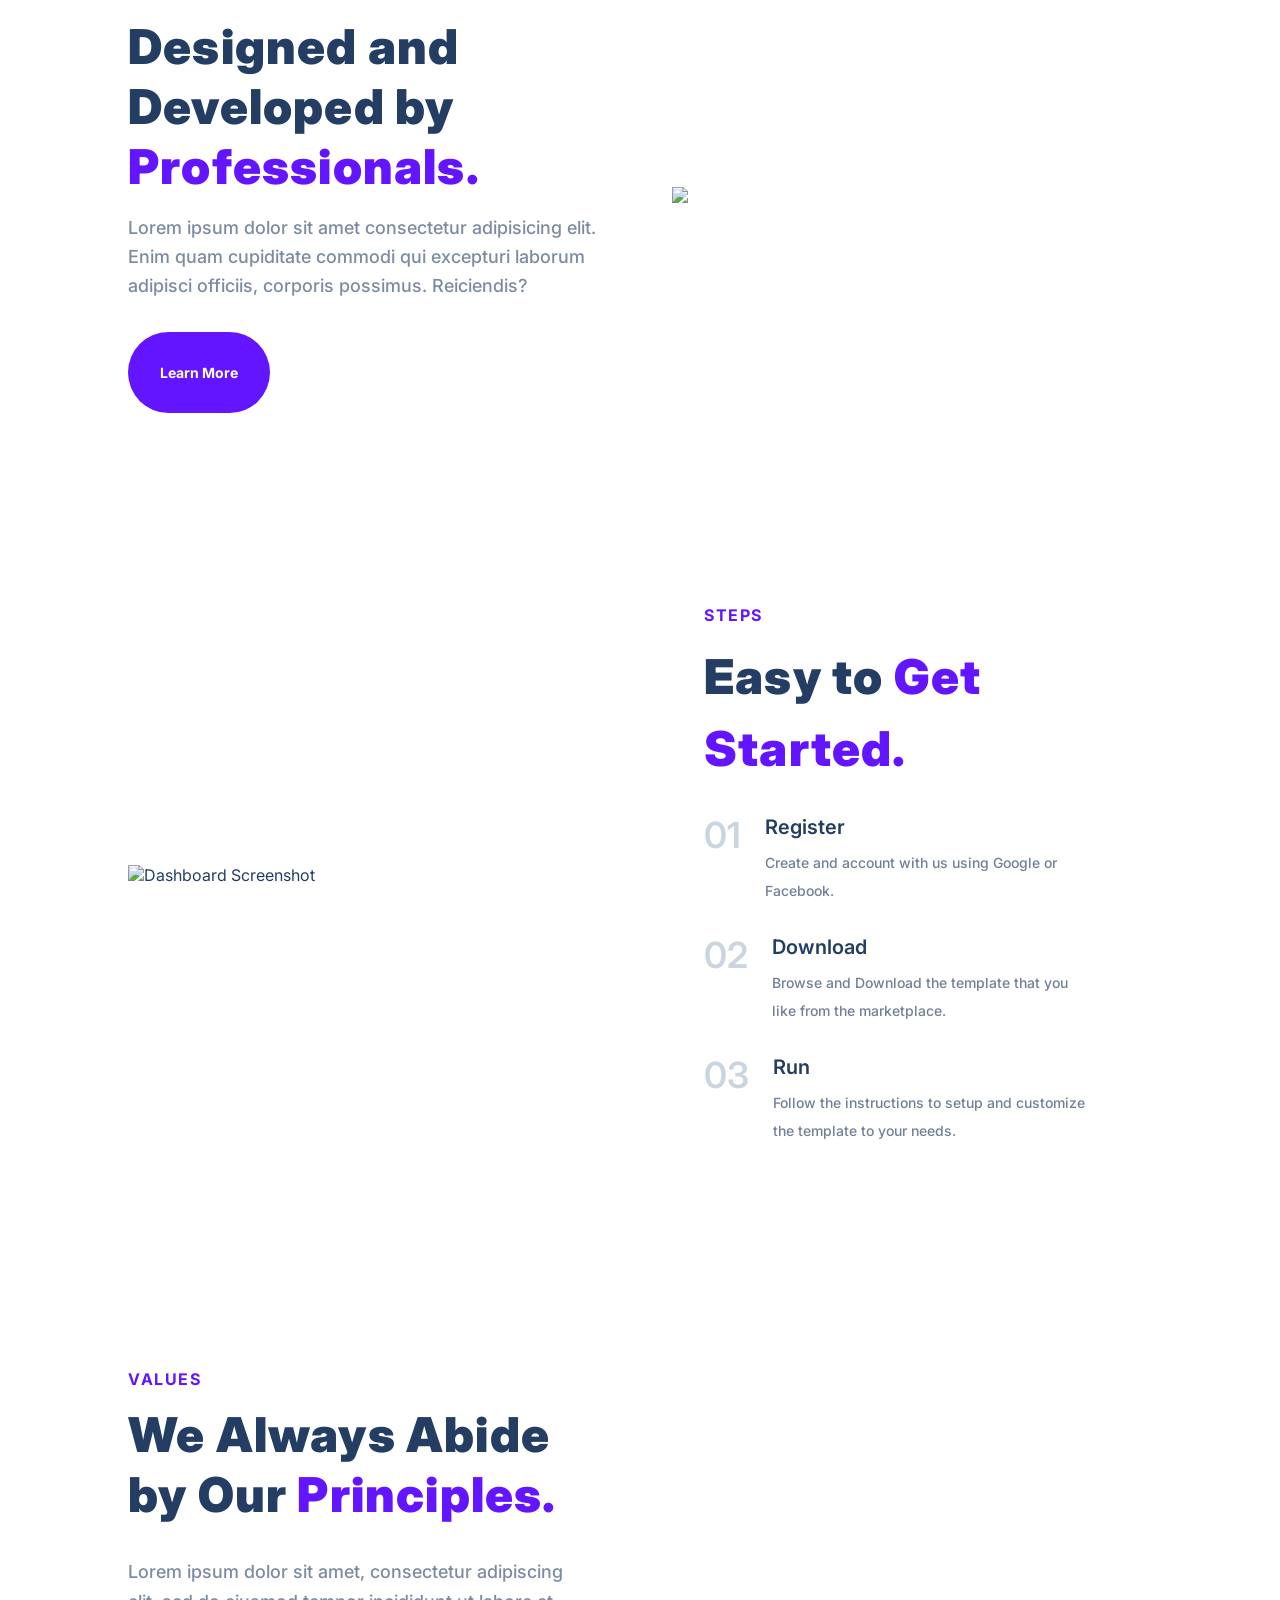
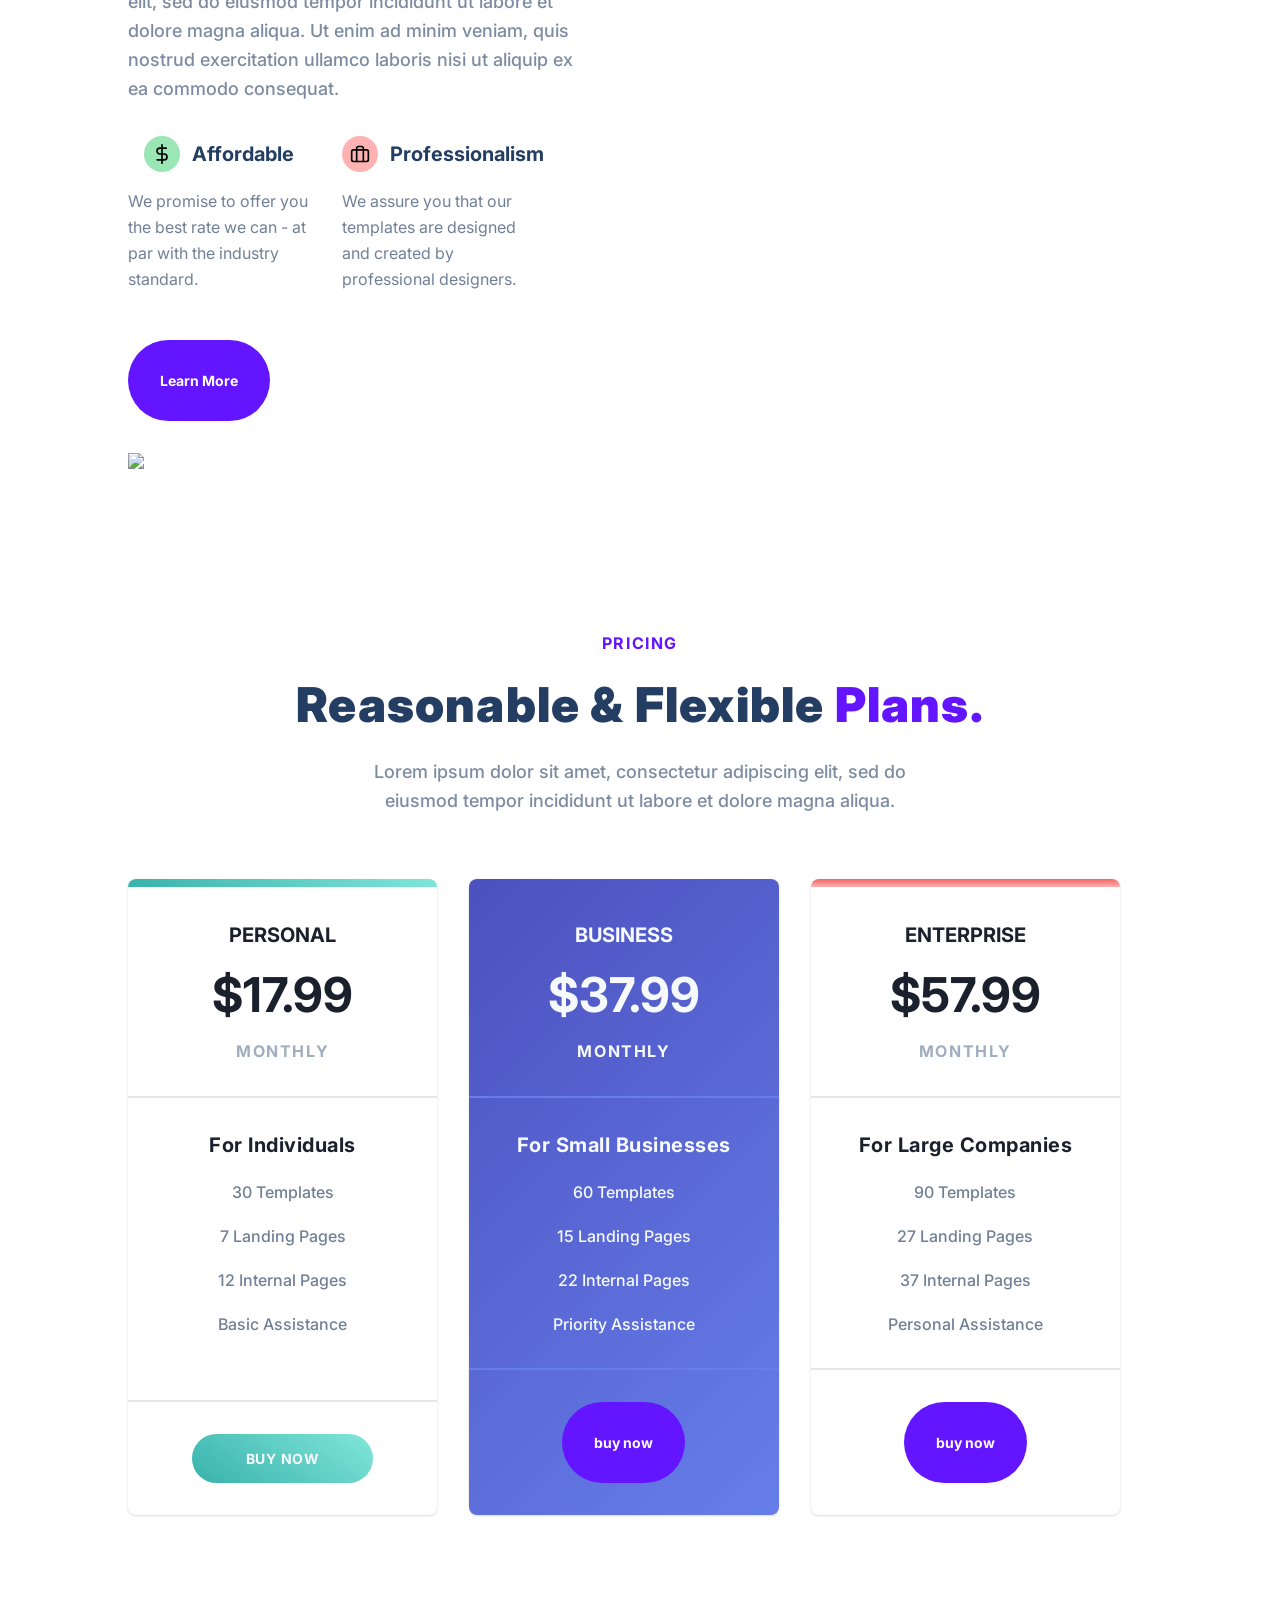
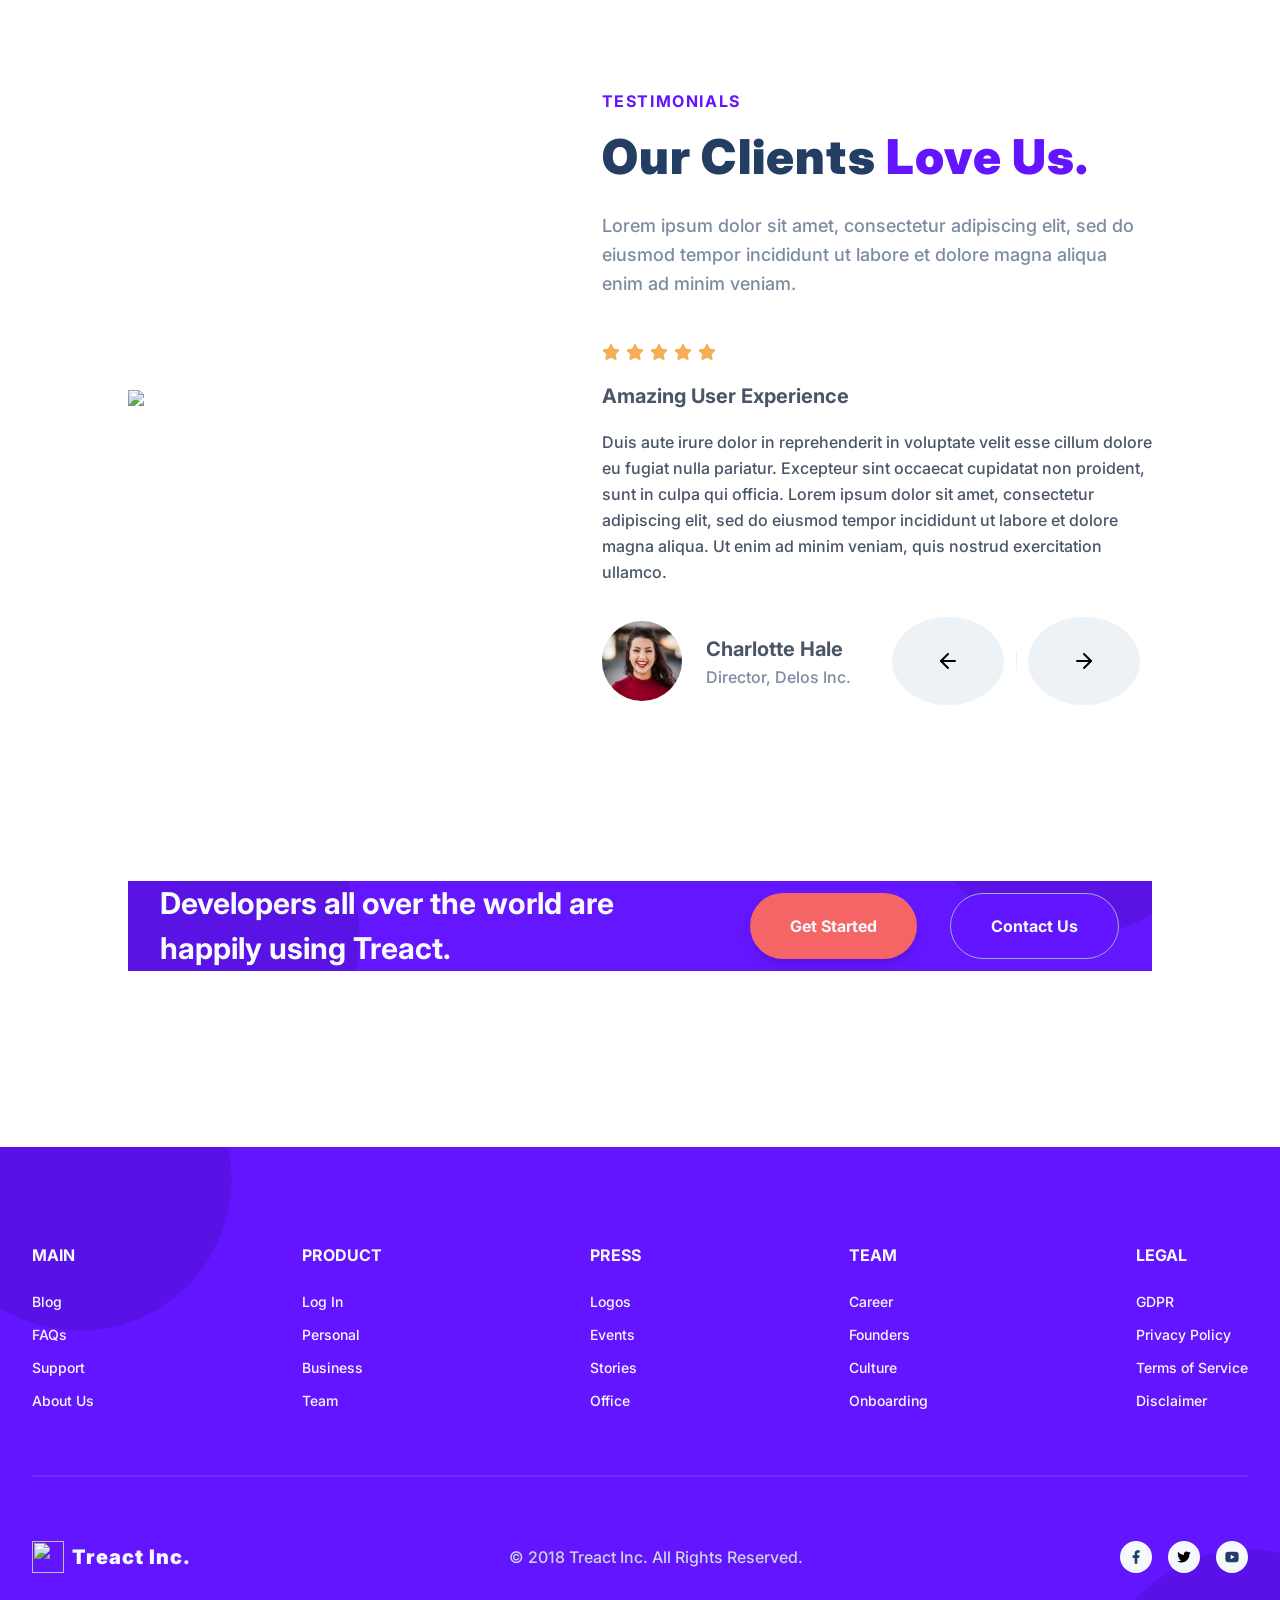
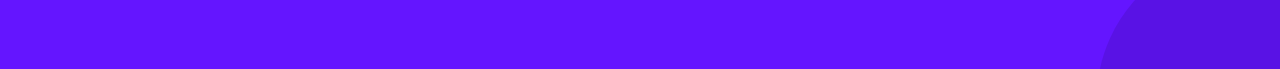
==== commit 60fdf79d: "Values button changes" ====
--- a/index.html
+++ b/index.html
@@ -214,8 +214,8 @@
                                 <div class="value__para">We assure you that our templates are designed and created by professional designers.</div>
                             </div>
                         </div>
-                    </div>
-                    <button class="btn">Learn More</button>
+                        <button class="btn">Learn More</button>
+                    </div>
                 </div>
                 <img src="./assets/prototype-illustration.21bc4b3f612a2f257c3d361067582485.svg" class="values__img">
             </div>
--- a/assets/style.css
+++ b/assets/style.css
@@ -225,7 +225,7 @@
 
 .btn {
     background-color: #6415ff;
-    padding: 12px 32px;
+    padding: 32px 32px;
     border: none;
     border-radius: 500px;
     font-size: 14px;
@@ -731,7 +731,7 @@
 .value {
     margin-top: 2rem;
     margin-right: 2rem;
-    align-items: flex-start;
+    align-items: center;
     display: flex;
     flex-direction: column;
 }
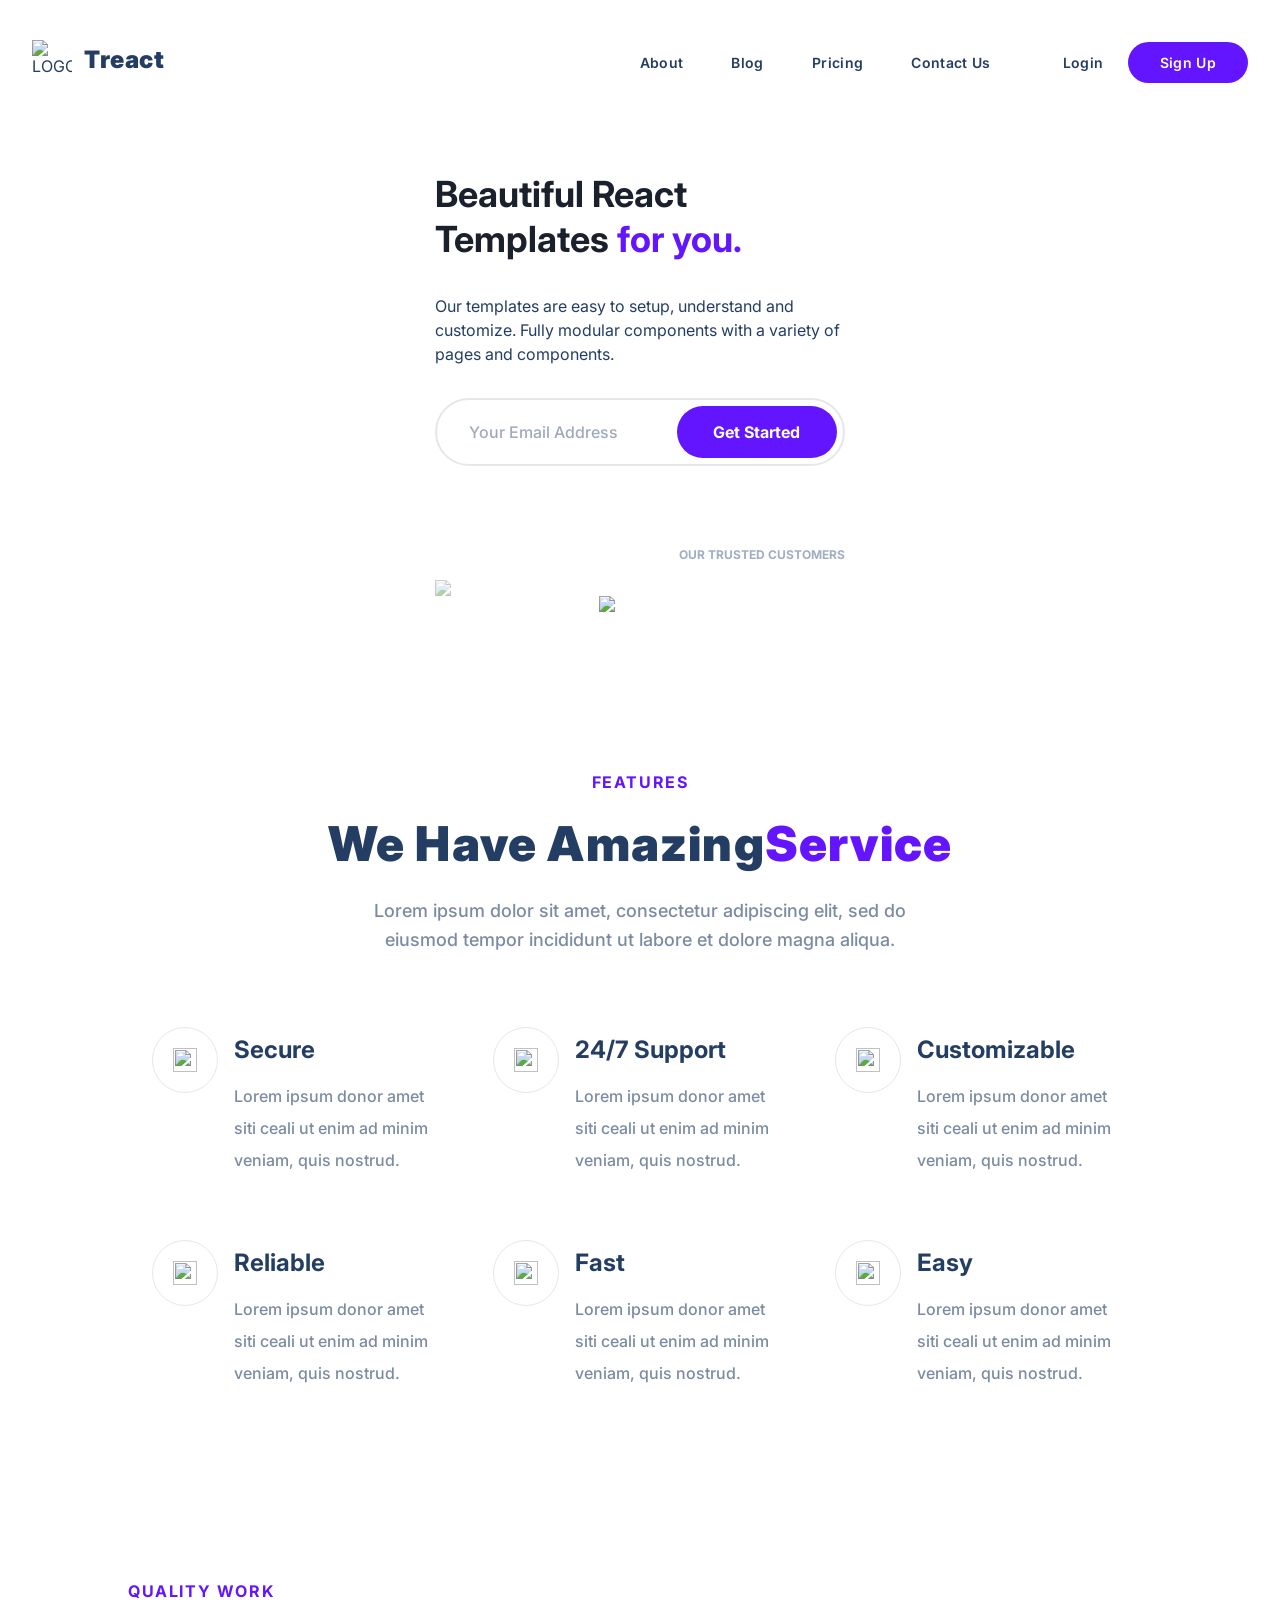
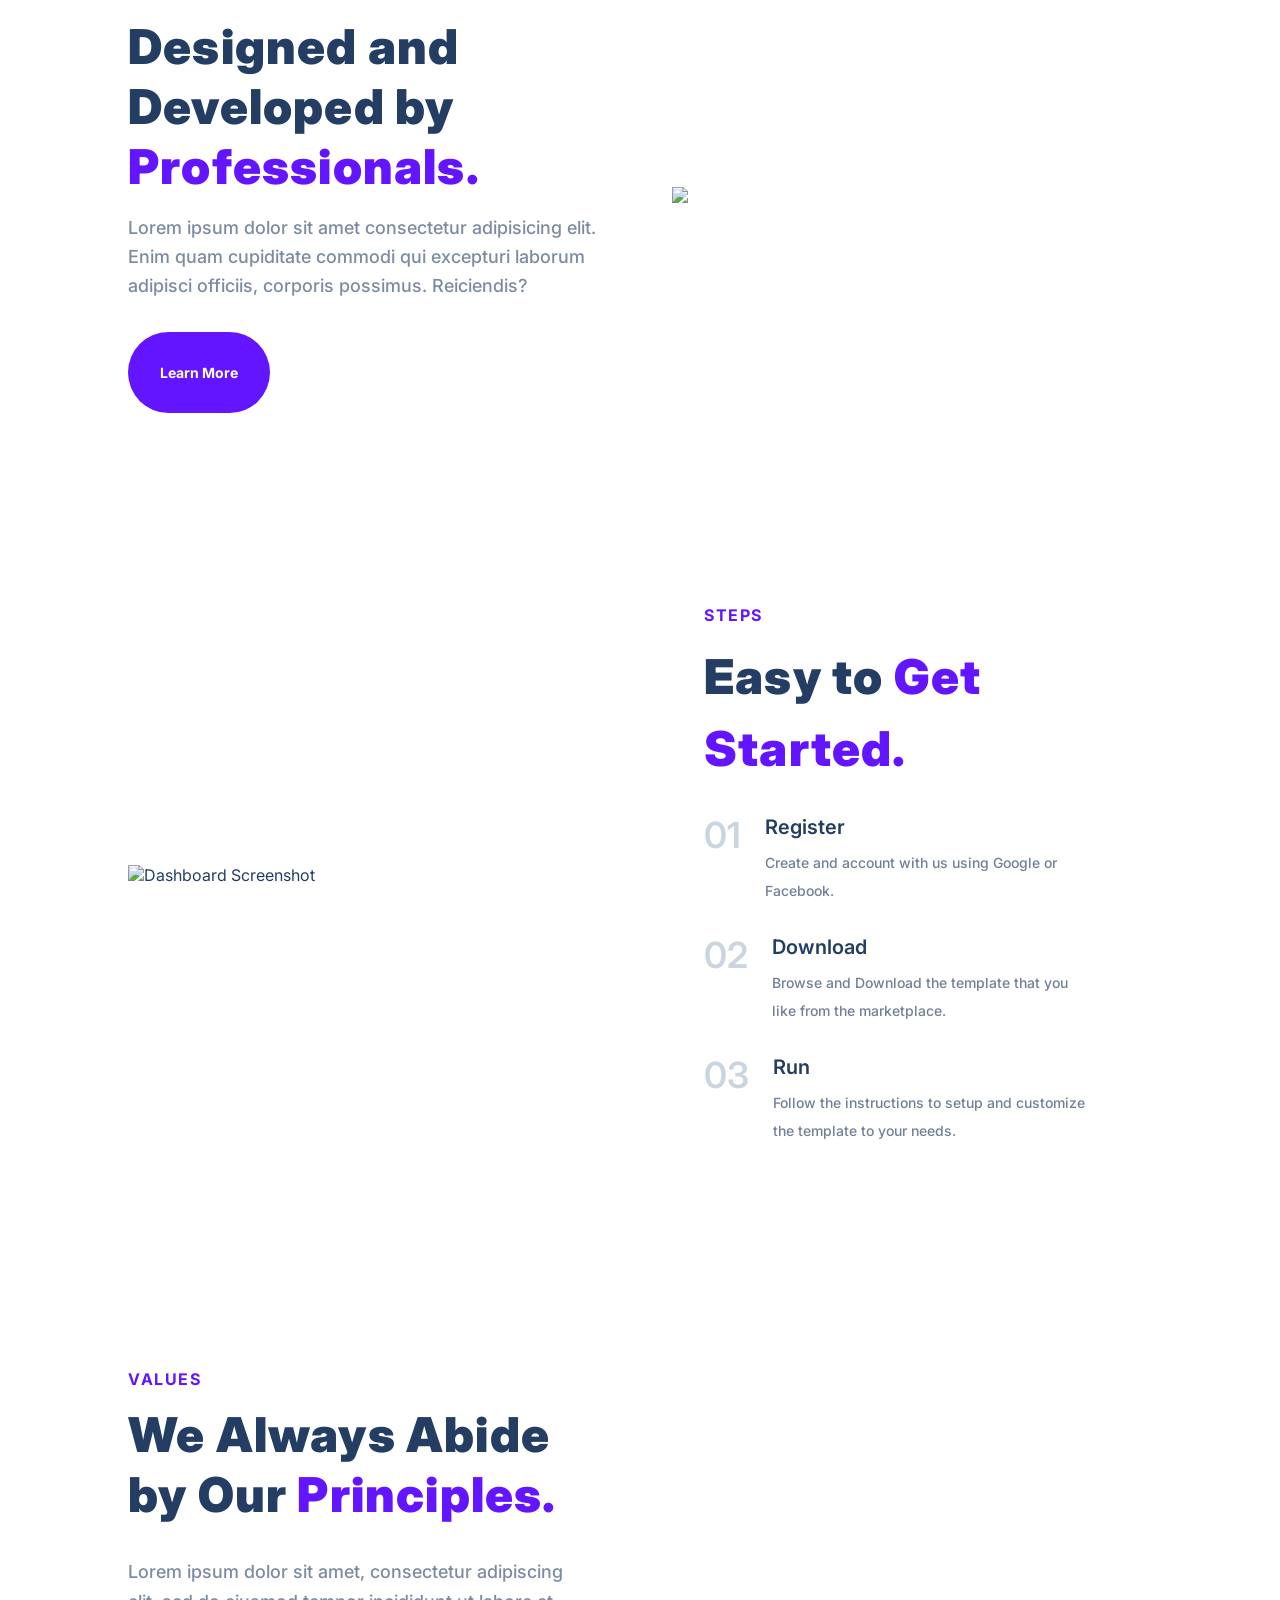
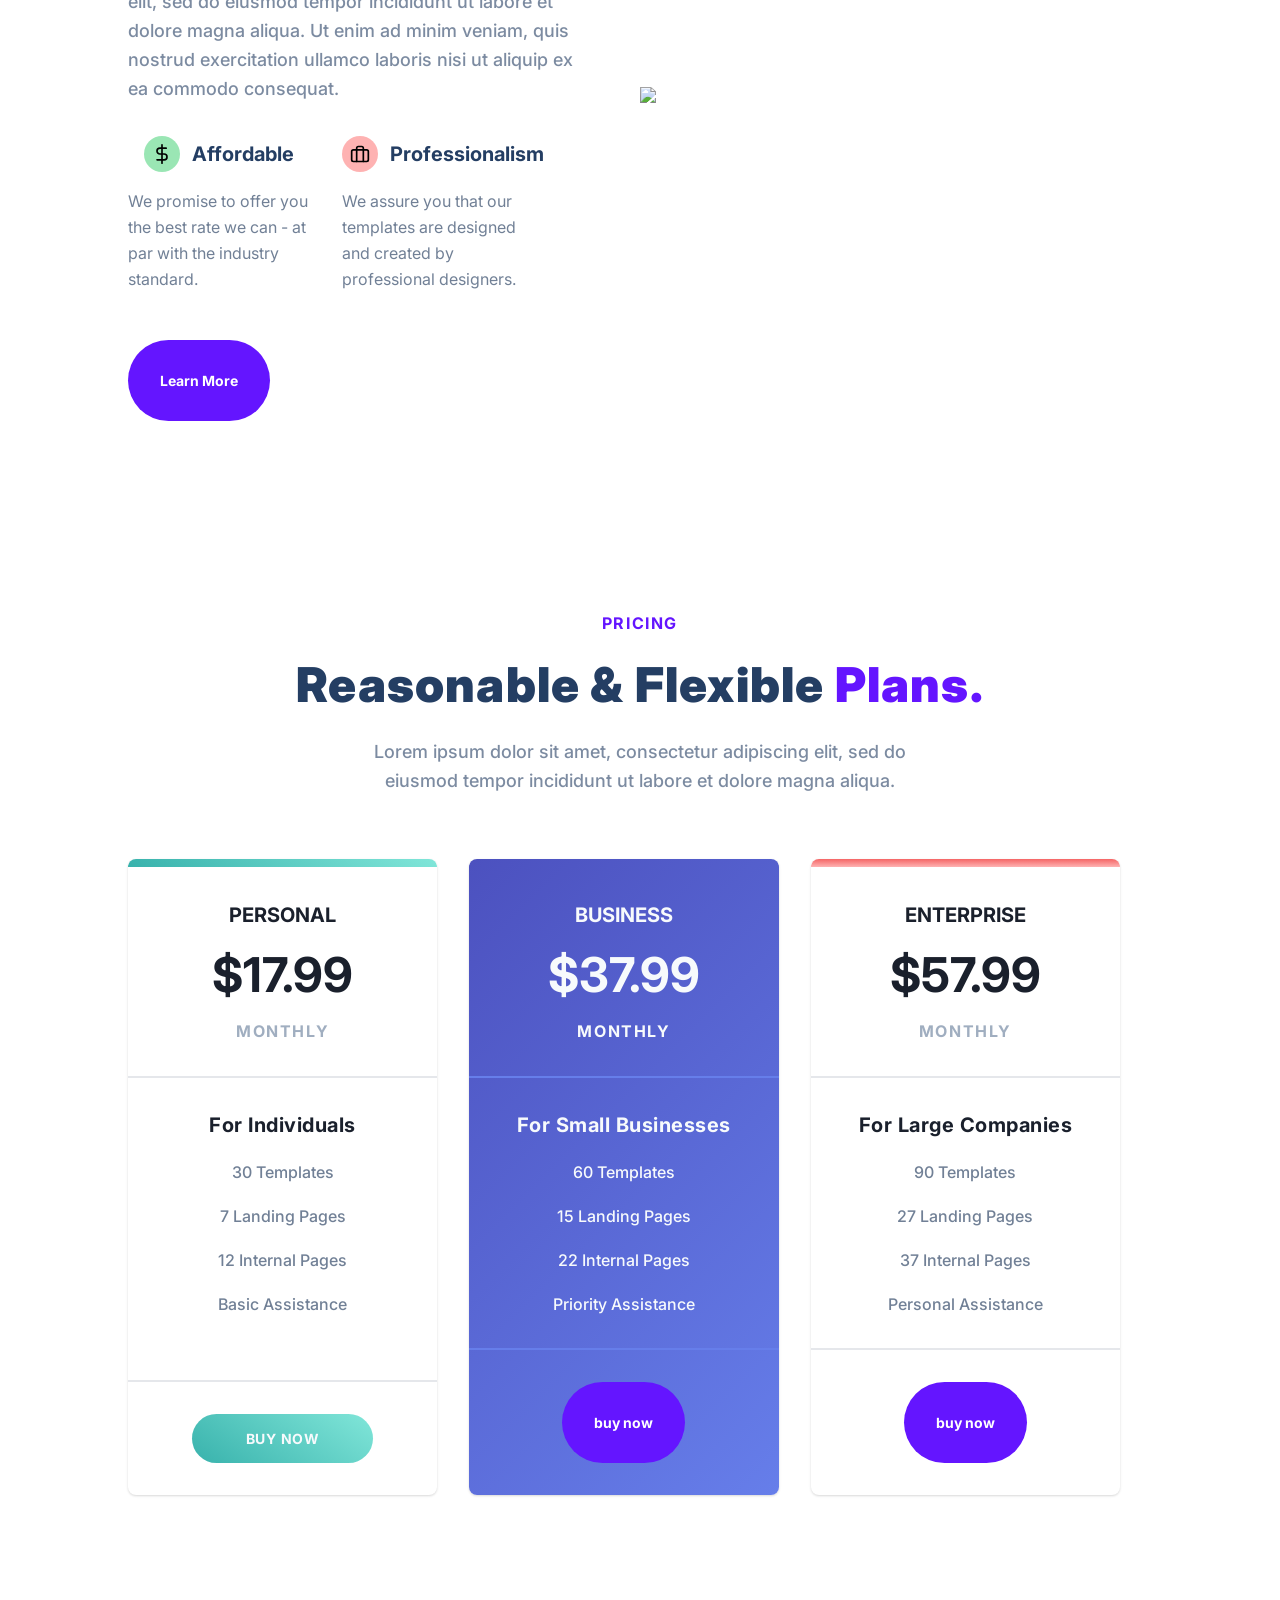
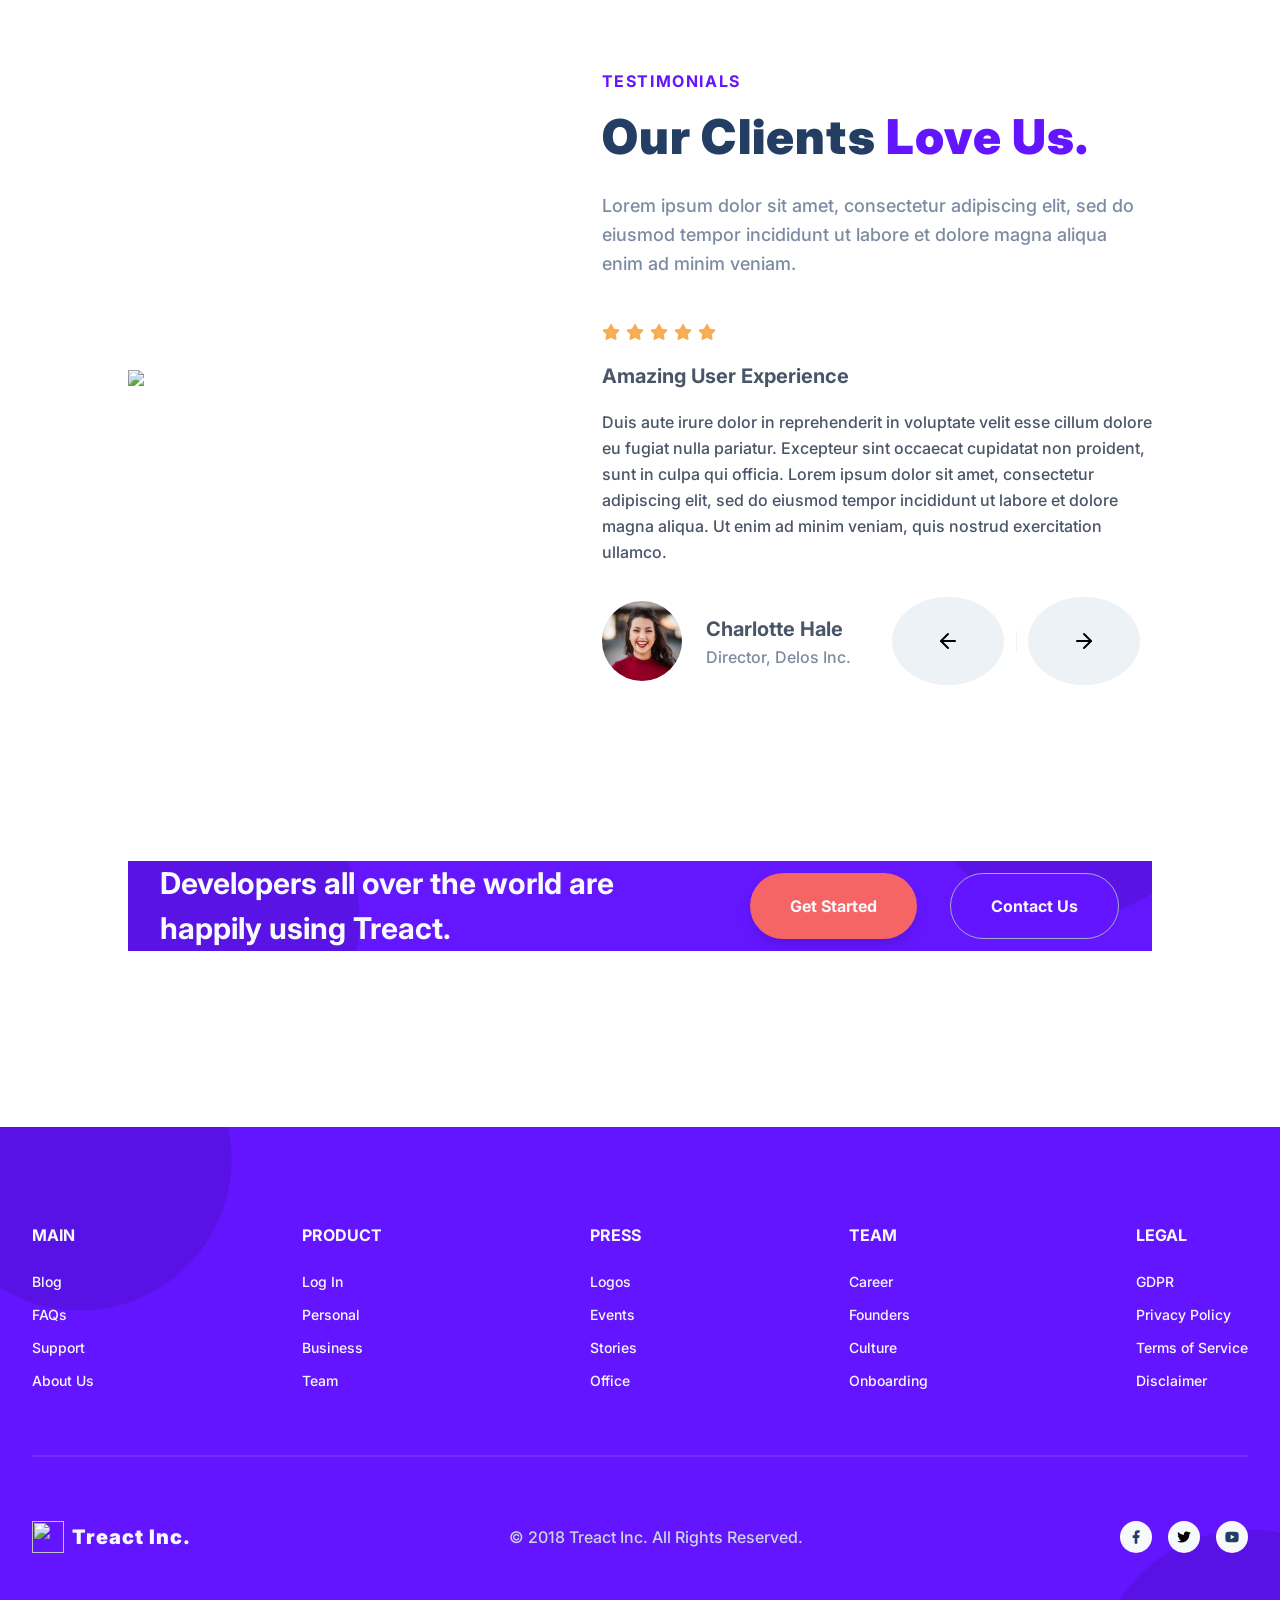
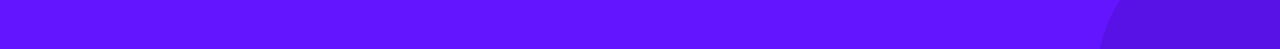
==== commit 0d85886d: "Move value img" ====
--- a/index.html
+++ b/index.html
@@ -6,7 +6,7 @@
     <meta http-equiv="X-UA-Compatible" content="IE=edge">
     <meta name="viewport" content="width=device-width, initial-scale=1.0">
     <title>Final Project</title>
-    <link rel="stylesheet" href="assets/style.css">
+    <link rel="stylesheet" href="style.css">
     <link rel="stylesheet" href="https://pro.fontawesome.com/releases/v5.10.0/css/all.css"
         integrity="sha384-AYmEC3Yw5cVb3ZcuHtOA93w35dYTsvhLPVnYs9eStHfGJvOvKxVfELGroGkvsg+p" crossorigin="anonymous" />
         <script src="script.js"></script>
@@ -216,8 +216,8 @@
                         </div>
                         <button class="btn">Learn More</button>
                     </div>
-                </div>
-                <img src="./assets/prototype-illustration.21bc4b3f612a2f257c3d361067582485.svg" class="values__img">
+                        <img src="./assets/prototype-illustration.21bc4b3f612a2f257c3d361067582485.svg" class="values__img">
+                </div>
             </div>
         </section>
         <section id="pricing">
--- a/style.css
+++ b/style.css
@@ -0,0 +1,1797 @@
+@import url('https://fonts.googleapis.com/css2?family=Inter:wght@100;200;300;400;500;600;700;800;900&display=swap');
+
+* {
+    margin: 0;
+    padding: 0;
+    box-sizing: border-box;
+    font-family: 'Inter', sans-serif;
+    color: #243e63;
+}
+
+html {
+    scroll-behavior: smooth;
+}
+
+body {
+    max-width: 100vw;
+    overflow-x: hidden;
+}
+
+.row {
+    width: 100%;
+    max-width: 1280px;
+    margin: 0 auto;
+}
+
+
+.container {
+    padding: 80px 96px;
+}
+
+a {
+    display: inline;
+    text-decoration: none;
+}
+
+img {
+    width: 100%;
+}
+
+h1 {
+    font-size: 48px;
+    color: #1a202c;
+    line-height: 1.25;
+}
+
+.purple {
+    color: #6415ff;
+}
+
+p {
+    font-size: 18px;
+    line-height: 1.5;
+}
+
+.section__tag {
+    font-size: 16px;
+    color: #6415ff;
+    letter-spacing: 1.6px;
+    font-weight: 700;
+    text-transform: uppercase;
+}
+
+.section__title {
+    font-size: 48px;
+    font-weight: 900;
+    color: rgb(36, 62, 99);
+    line-height: 1.5;
+    margin: 16px 0;
+    letter-spacing: 0.025em;
+}
+
+#features .section__title, #pricing .section__title {
+    text-align: center;
+}
+
+.section__para {
+    font-size: 18px;
+    font-weight: 500;
+    color: #7c8ba1;
+    line-height: 1.625;
+}
+
+.btn {
+    background-color: #6415ff;
+    padding: 12px 32px;
+    border: none;
+    border-radius: 500px;
+    font-size: 14px;
+    color: #fff;
+    font-weight: bold;
+    transition: all 300ms;
+}
+
+.btn:hover {
+    background-color: rgba(80, 17, 204);
+}
+
+button {
+    cursor: pointer;
+    border: none;
+}
+
+section {
+    padding: 0 32px;
+}
+
+main {
+    margin-bottom: 96px;
+}
+
+.header__customers {
+  display: flex;
+}
+
+
+/* 
+
+NAVBAR ↓
+
+*/
+
+
+nav {
+   padding-top: 32px;
+   display: flex;
+}
+
+.nav__row {
+    display: flex;
+    justify-content: space-between;
+}
+
+.nav__logo {
+    display: flex;
+    align-items: center;
+    margin: 8px 0;
+    padding-bottom: 4px;
+}
+
+.nav__logo--title {
+    font-weight: 900;
+    font-size: 24px;
+    margin-left: 12px;
+    padding-bottom: 2px;
+    letter-spacing: 0.6px;
+}
+
+.nav__logo--img {
+    height: 40px;
+    width: 40px;
+}
+
+.nav__container {
+    width: 100%;
+    max-width: 1200px;
+    padding: 0 24px;
+    display: flex;
+    justify-content: space-between;
+    margin: 0 auto;
+}
+
+.nav__links {
+    display: flex;
+    align-items: center;
+    padding-bottom: 2px;
+}
+
+.nav__link {
+    margin: 0 24px;
+}
+
+.nav__link {
+    font-size: 14px;
+    font-weight: 600;
+    padding-top: 4px;
+    letter-spacing: 0.35px;
+    border-bottom: 2px solid transparent;
+    position: relative;
+    transition: all 300ms;
+}
+
+.nav__link:after {
+    content: "";
+    position: absolute;
+    left: 0;
+    bottom: -6px;
+    height: 2px;
+    width: 100%;
+    background: #6415ff;
+    transition: all 300ms ease;
+    opacity: 0;
+}
+
+.nav__link:hover:after {
+    opacity: 1;
+}
+
+.nav__link--primary {
+    margin: 0;
+    padding: 10px 32px;
+    margin-top: 2px;
+    border-radius: 9999px;
+    color: #fff;
+    background-color: #6415ff;
+    line-height: 1.5;
+    border: none;
+    width: auto;
+    transition: all 300ms ease;
+}
+
+.nav__link--primary:after {
+    content: "";
+    width: 0;
+    height: 0;
+}
+
+.nav__link--primary:hover {
+    background-color: rgba(80, 17, 204);
+    color: white;
+}
+
+.login {
+    margin-left: 48px;
+}
+
+.btn {
+    background-color: #6415ff;
+    padding: 32px 32px;
+    border: none;
+    border-radius: 500px;
+    font-size: 14px;
+    color: #fff;
+    font-weight: bold;
+    transition: all 300ms ease;
+    cursor: pointer;
+}
+
+.btn__menu {
+    display: contents;
+    background: transparent;
+    border: none;
+    transition: all 300ms ease;
+}
+
+.btn__menu--svg:hover {
+    filter: invert(26%) sepia(94%) saturate(7476%) hue-rotate(261deg) brightness(94%) contrast(115%);
+}
+
+.modal {
+    position: fixed;
+    top: 0;
+    left: 0;
+    right: 0;
+    height: 378px;
+    margin: 24px 16px;
+    padding: 32px;
+    background-color: #fff;
+    border: 1px solid rgb(229, 231, 235);
+    border-radius: 8px;
+    z-index: 4;
+    visibility: hidden;
+    opacity: 0;
+    transform: translateX(300%);
+    transition: all 300ms ease;
+}
+
+.modal__links {
+    width: 100%;
+    height: 100%;
+    display: flex;
+    flex-direction: column;
+    align-items: center;
+}
+
+.modal__link {
+    color: #1a202c;
+    font-size: 18px;
+    font-weight: 600;
+    line-height: 1.5;
+    margin: 8px 0;
+    padding-bottom: 4px;
+    border-bottom: 2px solid transparent;
+}
+
+.modal__link--primary {
+    color: #f7fafc;
+    padding: 12px 32px;
+    background: #6415ff;
+    border-radius: 500px;
+    border: none;
+}
+
+.menu--open .modal {
+    visibility: visible;
+    opacity: 1;
+    transform: translateX(0);
+}
+
+.btn__menu--close {
+    position: fixed;
+    top: 24px;
+    right: 18px;
+}
+
+.menu {
+    position: fixed;
+    top: 0;
+    left: 0;
+    right: 0;
+    height: 378px;
+    margin: 24px 16px;
+    padding: 32px;
+    background-color: #fff;
+    border: 1px solid rgb(229, 231, 235);
+    border-radius: 8px;
+    z-index: 4;
+    visibility: hidden;
+    opacity: 0;
+    transform: translateX(300%);
+    transition: all 300ms ease;
+}
+
+.menu--open {
+    max-height: 100vh;
+    overflow-y: hidden;
+}
+
+.menu--open .menu {
+    visibility: visible;
+    opacity: 1;
+    transform: translateX(0);
+}
+
+.menu__links {
+    width: 100%;
+    height: 100%;
+    display: flex;
+    flex-direction: column;
+    align-items: center;
+}
+
+.menu__link {
+    color: #1a202c;
+    font-size: 18px;
+    font-weight: 600;
+    line-height: 1.5;
+    margin: 8px 0;
+    padding-bottom: 4px;
+    border-bottom: 2px solid transparent;
+}
+
+.menu__link--primary {
+    color: #f7fafc;
+    padding: 12px 32px;
+    background: #6415ff;
+    border-radius: 500px;
+    border: none;
+}
+
+
+/* 
+
+HEADER / ABOUT US ↓
+
+*/
+
+section {
+    padding: 0 32px;
+}
+
+header .row {
+    width: 40%;
+    display: flex;
+    flex-direction: column;
+    align-items: center;
+    justify-content: space-between;
+}
+
+.header__description {
+    width: 40%;
+}
+
+.header__description--para {
+    margin: 32px 0;
+}
+
+.header__email {
+    width: 100%;
+    max-width: 448px;
+    height: 68px;
+    position: relative;
+    display: flex;
+    justify-content: flex-end;
+    align-items: center;
+}
+
+.header__email--btn {
+    z-index: 2;
+    margin: 8px;
+    height: calc(100% - 16px);
+    border-radius: 500px;
+    width: 160px;
+    border: none;
+    background-color: #6415ff;
+    color: #fff;
+    font-weight: 700;
+    font-size: 16px;
+    transition: all 300ms ease;
+}
+
+.header__email--btn:hover {
+    background-color: rgba(60, 13, 153);
+}
+
+.header__email--input {
+    width: 100%;
+    border-radius: 500px;
+    border: 2px solid rgb(229, 231, 235);
+    padding: 20px 192px 20px 32px;
+    color: rgb(36, 62, 99);
+    font-size: 16px;
+    font-weight: 500;
+    position: absolute;
+    top: 0;
+    bottom: 0;
+    z-index: 1;
+    transition: border-color 300ms;
+}
+
+.header__email--input::placeholder {
+    font-weight: 500;
+    color: rgb(158, 170, 189);
+}
+
+.header__email--input:hover {
+    border-color: rgba(160, 174, 192);
+}
+
+.header__email--input:focus, .header__email--input:active {
+    outline: none;
+    border-color: rgba(100, 21, 255);
+}
+
+.header__customers--title {
+    margin-top: 80px;
+    color: #a0aec0;
+    font-size: 12px;
+    font-weight: 700;
+    letter-spacing: 0.6;
+}
+
+.header__customers {
+    width: 100%;
+    align-items: center;
+    margin-top: 16px;
+    padding-right: 128px;
+    opacity: 0.5;
+}
+
+header {
+    position: relative;
+}
+
+.header__blob {
+    position: absolute;
+    left: 0;
+    bottom: 0;
+    opacity: 0.5;
+    width: 256px;
+    height: 256px;
+    transform: matrix(1, 0, 0, 1, -163, 0);
+}
+
+.header__img--wrapper {
+    width: calc(100% - 40%);
+    align-items: center;
+}
+
+.header__img {
+    width: 100%;
+    max-width: 768px;
+    flex-direction: column;
+    display: flex;
+}
+
+
+/* 
+
+FEATURES ↓
+
+*/
+
+
+#features {
+    position: relative;
+}
+
+#features .row__narrow {
+    display: flex;
+    flex-direction: column;
+    align-items: center;
+}
+
+#features .section__title, #pricing .section__title {
+    text-align: center;
+}
+
+#features .section__para {
+    text-align: center;
+    max-width: 576px;
+}
+
+.features {
+    display: flex;
+    flex-wrap: wrap;
+    margin-top: 40px;
+}
+
+.feature {
+    width: calc(100% / 3);
+}
+
+.feature__row {
+    display: flex;
+    align-items: flex-start;
+    padding: 32px 24px;
+}
+
+.feature__img--wrapper {
+    display: flex;
+    padding: 20px;
+    border: 1px solid #e5e7eb;
+    border-radius: 500px;
+}
+
+.feature__img {
+    width: 24px;
+    height: 24px;
+}
+
+.feature__text {
+    margin-top: 8px;
+    margin-left: 16px;
+}
+
+.feature__para {
+    margin-top: 16px;
+    font-size: 16px;
+    max-width: calc(634px / 3);
+    color: rgb(124, 139, 161);
+    line-height: 2;
+    font-weight: 500;
+}
+
+.features__blob {
+    transform: translateX(96px) translateY(192px);
+    position: absolute;
+    right: 0;
+    bottom: 0;
+    width: 16rem;
+    opacity: 0.25;
+    padding: 16px;
+}
+
+.row__narrow {
+    width: 100%;
+    max-width: 1024px;
+    margin: 0 auto;
+}
+
+
+/* 
+
+QUALITY WORK ↓
+
+*/
+
+
+#quality .row {
+    display: flex;
+    justify-content: space-between;
+    align-items: center;
+}
+
+#quality .section__title, #values .section__title {
+    line-height: 1.25;
+}
+
+#quality .btn {
+    margin-top: 32px;
+}
+
+.quality__description {
+    max-width: 576px;
+    margin-right: 64px;
+}
+
+.quality__description, .quality__img--wrapper {
+    width: 50%;
+}
+
+.qualtiy__img--wrapper {
+    border-radius: 4px;
+    border: 1px solid rgb(229, 231, 235);
+    position: relative;
+    margin: 0 56px;
+    z-index: 2;
+    display: flex;
+}
+
+.quality__grid {
+    transform: translateX(50%) translateY(50%) scaleX(1) scaleY(1);
+    width: 80px;
+    height: 80px;
+    position: absolute;
+    right: 0px;
+    bottom: 0px;
+    fill: rgb(100, 21, 255);
+    --tw-text-opacity: 1;
+    color: rgba(100, 21, 255, var(--tw-text-opacity));
+    z-index: 0;
+    display: block;
+}
+
+.quality__img {
+    z-index: 1;
+}
+
+
+/* 
+
+STEPS ↓
+
+*/
+
+
+#steps .row {
+    display: flex;
+    justify-content: space-between;
+    align-items: center;
+}
+
+.steps__img--wrapper {
+    display: flex;
+    position: relative;
+}
+
+.steps__description, .steps__img--wrapper {
+    width: 50%;
+}
+
+.steps__img {
+    z-index: 2;
+}
+
+.steps__description {
+    padding: 32px 0;
+    padding-left: 64px;
+}
+
+.step {
+    display: flex;
+    align-items: flex-start;
+    margin-top: 32px;
+}
+
+.step__number {
+    color: #cbd5e0;
+    font-size: 36px;
+    font-weight: 600;
+    line-height: 1;
+}
+
+.step__description {
+    display: flex;
+    flex-direction: column;
+    margin-left: 24px;
+    max-width: 320px;
+}
+
+.step__title {
+    font-weight: 600;
+    font-size: 20px;
+    color: #243e63;
+    line-height: 1;
+}
+
+.step__para {
+    font-size: 14px;
+    color: #718096;
+    margin-top: 12px;
+    font-weight: 500;
+    line-height: 2;
+}
+
+.steps__grid {
+    position: absolute;
+    bottom: -100px;
+    left: 50%;
+    transform: translateX(-50%);
+    width: 10rem;
+    height: 10rem;
+    opacity: 0.8;
+    z-index: -10;
+    color: rgb(100, 21, 255);
+    fill: currentColor;
+}
+
+
+/* 
+
+VALUES ↓
+
+*/
+
+#values .row {
+    display: flex;
+    justify-content: space-between;
+    align-items: center;
+}
+
+#values .section__title {
+    margin-top: 16px;
+    margin-bottom: 32px;
+}
+
+#values .btn {
+    margin-top: 48px;
+}
+
+.value {
+    margin-top: 2rem;
+    margin-right: 2rem;
+    align-items: center;
+    display: flex;
+    flex-direction: column;
+}
+
+.values__description {
+    padding: 32px 64px 32px 0;
+    display: flex;
+    flex-direction: column;
+    align-items: flex-start;
+}
+
+.values__description, .values__img {
+    width: 50%;
+}
+
+.values__list {
+    margin-left: 0px;
+    margin-right: 0px;
+    display: flex;
+    max-width: none;
+    flex-direction: row;
+}
+
+.value:nth-of-type(1) {
+    margin-top: 32px;
+    margin-right: 32px;
+}
+
+.value:nth-of-type(2) {
+    margin-top: 32px;
+}
+
+.value__title {
+    display: flex;
+    align-items: center;
+}
+
+.value__img {
+    width: 20px;
+    height: 20px;
+    align-self: center;
+}
+
+.value:nth-child(1) .value__img--wrapper {
+    background-color: #9ae6b4;
+}
+
+.value:nth-child(2) .value__img--wrapper {
+    background-color: #feb2b2;
+}
+
+.value__img--wrapper {
+    border-radius: 50%;
+    display: flex;
+    justify-content: center;
+    align-items: center;
+    width: 36px;
+    height: 36px;
+}
+
+.value__name {
+    margin-left: 12px;
+    font-size: 20px;
+    font-weight: bold;
+    color: #243e63;
+}
+
+.value__para {
+    margin-top: 16px;
+    line-height: 1.625;
+    color: #718096;
+}
+
+
+/*
+
+PRICING ↓
+
+*/
+
+
+#pricing .row {
+    display: flex;
+    flex-direction: column;
+    align-items: center;
+}
+
+#pricing .section__para {
+    max-width: 576px;
+    text-align: center;
+}
+
+.plan {
+    position: relative;
+    margin-top: 4rem;
+    display: flex;
+    width: 100%;
+    max-width: 24rem;
+    flex-direction: column;
+    border-radius: 0.5rem;
+    background-color: rgb(255 255 255);
+    padding-left: 2rem;
+    padding-right: 2rem;
+    margin-right: 2rem;
+    padding-top: 0.5rem;
+    text-align: center;
+    color: rgb(26 32 44);
+    box-shadow: rgba(0, 0, 0, 0) 0px 0px 0px 0px, rgba(0, 0, 0, 0) 0px 0px 0px 0px, rgba(0, 0, 0, 0.1) 0px 1px 3px 0px, rgba(0, 0, 0, 0.06) 0px 1px 2px 0px;
+}
+
+.plan__stripe {
+    position: absolute;
+    left: 0px;
+    right: 0px;
+    top: 0px;
+    height: 0.5rem;
+    border-top-left-radius: 0.5rem;
+    border-top-right-radius: 0.5rem;
+}
+
+.plan__top {
+    display: flex;
+    flex-direction: column;
+    padding-top: 2rem;
+    padding-bottom: 2rem;
+    text-transform: uppercase;
+    line-height: 1.625;
+}
+
+.plan__middle {
+    margin-left: -2rem;
+    margin-right: -2rem;
+    display: flex;
+    flex: 1 1 0%;
+    flex-direction: column;
+    border-top-width: 2px;
+    border-bottom-width: 2px;
+    padding: 2rem;
+}
+
+.plan__bottom {
+    padding-left: 4rem;
+    padding-right: 4rem;
+    padding-top: 2rem;
+    padding-bottom: 2rem;
+}
+
+.plan__name, .plan__price, .plan__duration {
+    font-weight: bold;
+    line-height: 1.625;
+}
+
+.plan__name {
+    font-size: 20px;
+}
+
+.plan__price {
+    font-size: 48px;
+    margin: 4px 0;
+}
+
+.plan__duration {
+    font-size: 16px;
+    letter-spacing: 0.1em;
+}
+
+.plan__feature {
+    margin-top: 20px;
+    font-weight: 500;
+    color: #718096;
+    font-size: 16px;
+    line-height: 1.5;
+}
+
+.plan__target {
+    font-size: 20px;
+    font-weight: 700;
+    line-height: 1.5;
+    letter-spacing: 0.025em;
+}
+
+.plan__button{
+    border-radius: 0.25rem;
+    background-color: rgb(100 21 255);
+    padding: 0.75rem 2rem;
+    font-weight: 700;
+    color: rgb(247 250 252);
+    transition: all 300ms ease;
+    width: 100%;
+    border-radius: 9999px;
+    padding-top: 1rem;
+    padding-bottom: 1rem;
+    font-size: 0.875rem;
+    text-transform: uppercase;
+    letter-spacing: 0.05em;
+}
+
+.plan__button:hover {
+    transform: translate(1px, -1px);
+    box-shadow: rgba(0, 0, 0, 0) 0px 0px 0px 0px, rgba(0, 0, 0, 0) 0px 0px 0px 0px, rgba(0, 0, 0, 0.1) 0px 20px 25px -5px, rgba(0, 0, 0, 0.04) 0px 10px 10px -5px;
+}
+
+.plan:nth-child(1) .plan__stripe, .plan:nth-child(1) .plan__button {
+    color: #f7fafc;
+    background: linear-gradient(
+        1115deg,
+        rgb(56, 178, 172) 0%,
+        rgb(129, 230, 217) 100%
+    );
+}
+
+.plan:nth-child(2) {
+    background: linear-gradient(
+        135deg,
+        rgb(76, 81, 191) 0%,
+        rgb(102, 126, 234) 100%
+    );
+}
+
+.plan:nth-child(2) .plan__button {
+    color: #6415ff;
+    background-color: #f7fafc;
+}
+
+.plan:nth-child(2) .plan__stripes {
+    visibility: hidden;
+}
+
+.plan:nth-child(3) .plan__stripe, .plan:nth-child(3) .plan__button {
+    color: #f7fafc;
+    background: linear-gradient(
+        rgb(245, 101, 101) 0%,
+        rgb(254, 178, 178) 100%
+    );
+}
+
+.plan:nth-child(odd) .plan__name, .plan:nth-child(odd) .plan__price, .plan:nth-child(odd) .plan__target {
+    color: #1a202c;
+}
+
+.plan:nth-child(odd) .plan__duration {
+    color: #a0aec0;
+}
+
+.plan:nth-child(2) .plan__name,
+.plan:nth-child(2) .plan__price,
+.plan:nth-child(2) .plan__target,
+.plan:nth-child(2) .plan__duration,
+.plan:nth-child(2) .plan__feature {
+  color: #f7fafc;
+}
+
+.plan:nth-child(1) .plan__middle,
+.plan:nth-child(3) .plan__middle {
+  border-top: 2px solid rgb(229, 231, 235);
+  border-bottom: 2px solid rgb(229, 231, 235);
+}
+
+.plan:nth-child(2) .plan__middle {
+  border-top: 2px solid rgb(102, 126, 234);
+  border-bottom: 2px solid rgb(102, 126, 234);
+}
+
+.plans__blob {
+  z-index: -10;
+  position: absolute;
+  left: 0;
+  bottom: 0;
+  transform: translateX(-50%) translateY(50%) scaleX(1) scaleY(1);
+  height: 256px;
+  width: 256px;
+  opacity: 0.25;
+}
+
+.plans {
+  display: flex;
+  position: relative;
+  flex-direction: row;
+  width: 100%;
+  justify-content: space-between;
+}
+
+/* 
+
+TESTIMONIALS ↓
+
+*/
+
+section #testimonials {
+    padding: 0px;
+}
+
+#testimonials .container {
+    padding-top: 6rem;
+    padding-bottom: 6rem;
+}
+
+
+#testimonials .row {
+    margin-left: auto;
+    margin-right: auto;
+    max-width: 1280px;
+    display: flex;
+    align-items: center;
+    justify-content: space-between;
+}
+
+.testimonials__img,
+.testimonials__description {
+  width: 50%;
+}
+
+.testimonials__description {
+  display: flex;
+  flex-direction: column;
+  padding-left: 64px;
+}
+
+#testimonials .section__title {
+  margin-bottom: 24px;
+  line-height: 1.25;
+}
+
+.testimonial {
+  margin-top: 40px;
+}
+
+.testimonial__rating {
+  color: rgba(246, 173, 85);
+  margin-right: 2px;
+  margin-top: 4px;
+}
+
+.testimonial__title {
+  color: #4a5568;
+  line-height: 1.625;
+  margin-top: 1rem;
+  font-size: 1.25rem;
+  font-weight: 700;
+}
+
+.testimonial__name {
+  color: #4a5568;
+  line-height: 1.625;
+  font-size: 1.25rem;
+  font-weight: 700;
+}
+
+.testimonial__para {
+  margin-top: 1rem;
+  margin-bottom: 2rem;
+  font-weight: 500;
+  line-height: 1.625;
+  font-size: 16px;
+  color: rgb(74 85 104);
+}
+
+.testimonial__bottom {
+  display: flex;
+  justify-content: space-between;
+}
+
+.testimonial__profile {
+  display: flex;
+  align-items: center;
+}
+
+.testimonial__details {
+  margin-left: 24px;
+}
+
+.testimonial__img {
+  width: 80px;
+  height: 80px;
+  border-radius: 50%;
+}
+
+.testimonial__role {
+  color: #7c8ba1;
+  font-weight: 500;
+  line-height: 1.5;
+}
+
+.testimonial__buttons {
+  display: flex;
+  align-items: center;
+}
+
+.testimonial__button svg {
+  width: 16px;
+  height: 16px;
+}
+
+.testimonial__button {
+  display: flex;
+  justify-content: center;
+  align-items: center;
+  padding: 16px;
+  background: #edf2f7;
+  border-radius: 50%;
+  margin: 0 12px;
+  transition: all 300ms ease;
+}
+
+.testimonial__button:hover {
+  background-color: rgb(229, 231, 235);
+}
+
+.fa-star {
+  color: rgb(246 173 85);
+  display: inline-block;
+  height: 1.25rem;
+  width: 1.25rem;
+}
+
+.divider {
+  margin-top: 0.75rem;
+  margin-bottom: 0.75rem;
+  border-right-width: 1px;
+  width: 0.5px;
+  background-color: #edf2f7;
+  height: 20px;
+}
+
+
+/* 
+
+START / CALL TO ACTION ↓
+
+*/
+
+.start__container {
+    padding: 96px 0;
+    width: 100%;
+    background-color: rgb(100, 21, 255);
+    border-radius: 8px;
+    display: flex;
+    justify-content: center;
+    align-items: center;
+}
+
+.start__row {
+    width: 100%;
+    margin: 0 auto;
+    max-width: 1024px;
+    padding: 0 32px;
+    display: flex;
+    justify-content: center;
+    align-items: center;
+    background-color: rgb(100, 23, 255);
+}
+
+.start__title, .start__buttons {
+    width: 50%;
+}
+
+.start__buttons {
+    display: flex;
+    justify-content: flex-end;
+}
+
+.start__title {
+    color: #f7fafc;
+    font-size: 30px;
+    font-weight: 700;
+    line-height: 1.5;
+    z-index: 2;
+}
+
+.start__button {
+  padding: 20px 40px;
+  border-radius: 500px;
+  font-weight: 700;
+  font-size: 16px;
+  color: #f7fafc;
+  line-height: 1.5;
+  letter-spacing: 0.025;
+  margin: 1px;
+  z-index: 2;
+}
+
+.start__button:nth-child(1) {
+  background: #f56565;
+  box-shadow: rgba(0, 0, 0, 0) 0px 0px 0px 0px, rgba(0, 0, 0, 0) 0px 0px 0px 0px,
+    rgba(0, 0, 0, 0.1) 0px 10px 15px -3px, rgba(0, 0, 0, 0.05) 0px 4px 6px -2px;
+  margin-right: 32px;
+  transition: all 300ms ease;
+}
+
+.start__button:hover:nth-child(1) {
+  background-color: rgba(229, 62, 62);
+}
+
+.start__button:nth-child(2) {
+  border: 1px solid rgb(160, 174, 192);
+  transition: all 300ms ease;
+}
+
+.start__button:hover:nth-child(2) {
+  background-color: rgba(247, 250, 252);
+  color: rgba(53, 28, 103, 0.625);
+}
+
+#start .row {
+  position: relative;
+  overflow: hidden;
+}
+
+.start__blob--1 {
+  position: absolute;
+  bottom: 0px;
+  left: 0px;
+  height: 20rem;
+  width: 20rem;
+  transform: translate(-5rem, 8rem);
+  color: rgb(80 17 204);
+  opacity: 0.5;
+}
+
+.start__blob--2 {
+  position: absolute;
+  top: 0px;
+  right: 0px;
+  height: 20rem;
+  width: 20rem;
+  transform: translate(5rem, -16rem);
+  color: rgb(80 17 204);
+  opacity: 0.5;
+}
+
+
+/* 
+
+FOOTER ↓
+
+*/
+
+
+footer {
+    padding: 96px 32px;
+    background-color: rgb(100, 21, 255);
+    margin-bottom: -32px;
+    position: relative;
+    overflow: hidden;
+}
+
+.footer__columns {
+  margin-top: -48px;
+  display: flex;
+  justify-content: space-between;
+  flex-wrap: wrap;
+}
+
+.footer__column {
+  margin-top: 48px;
+  display: flex;
+  flex-direction: column;
+  align-items: flex-start;
+  z-index: 2;
+}
+
+.footer__column--title {
+  font-weight: 700;
+  color: #f7fafc;
+  line-height: 1.5;
+}
+
+.footer__column--link {
+  color: #f7fafc;
+  font-size: 14px;
+  margin-top: 12px;
+  line-height: 1.5;
+  font-weight: 500;
+  position: relative;
+  cursor: pointer;
+}
+
+.footer__column--link:after {
+  content: "";
+  position: absolute;
+  left: 0;
+  bottom: -6px;
+  height: 2px;
+  width: 100%;
+  background: #fff;
+  transition: all 300ms ease;
+  opacity: 0;
+}
+
+.footer__column--link:hover:after {
+  opacity: 1;
+}
+
+.footer__column--link:nth-child(2) {
+  margin-top: 24px;
+}
+
+.footer__divider {
+  width: 100%;
+  height: 2px;
+  margin: 64px 0;
+  background: rgb(116, 44, 255);
+}
+
+.footer__bottom {
+  display: flex;
+  justify-content: space-between;
+  align-items: center;
+}
+
+.footer__logo {
+  display: flex;
+  align-items: center;
+}
+
+.footer__logo--img {
+  height: 32px;
+  width: 32px;
+}
+
+.footer__logo--text {
+  font-size: 20px;
+  color: #f7fafc;
+  font-weight: 900;
+  margin-left: 8px;
+  letter-spacing: 0.05em;
+}
+
+.footer__socials {
+  display: flex;
+  align-items: center;
+  margin-left: -16px;
+}
+
+.footer__social--link svg {
+  height: 16px;
+  width: 16px;
+}
+
+.footer__social--link {
+  margin-left: 16px;
+  padding: 8px;
+  background: #f7fafc;
+  display: flex;
+  justify-content: center;
+  border-radius: 50%;
+  z-index: 2;
+  cursor: pointer;
+  transition: all 300ms ease;
+}
+
+.footer__social--link:hover {
+  background-color: rgba(203, 213, 224);
+}
+
+.footer__copyright {
+  color: #cbd5e0;
+  font-weight: 500;
+}
+
+.footer__blob--1 {
+  position: absolute;
+  top: 0;
+  left: 0;
+  width: 320px;
+  height: 320px;
+  transform: translateX(-80px) translateY(-128px);
+  z-index: 1;
+  opacity: 0.5;
+}
+
+.footer__blob--2 {
+  position: absolute;
+  bottom: 0;
+  right: 0;
+  width: 320px;
+  height: 320px;
+  transform: translateX(128px) translateY(192px);
+  z-index: 1;
+  opacity: 0.5;
+}
+
+/* 
+
+MOBILE RESPONSIVENESS ↓
+
+*/
+
+
+@media(max-width: 1280px) {
+    header .row {
+        align-items: flex-end;
+    }
+
+    .steps__grid {
+        height: 5rem;
+        width: 5rem;
+        bottom: -50px;
+    }
+    h1 {
+        font-size: 36px;
+        color: #1a202c;
+        line-height: 1.25;
+    }
+    .header__description--para {
+        font-size: 16px;
+    }
+    .header__customers {
+        padding-right: 64px;
+    }
+    .header__img--wrapper {
+        display: flex;
+        justify-content: flex-end;
+    }
+    .header__img {
+        max-width: none;
+    }
+
+    .plan__bottom {
+        padding-left: 2rem;
+        padding-right: 2rem;
+    }
+    .testimonials__img {
+        width: 40%;
+    }
+    .testimonials__description {
+        width: calc(100% - 40%);
+    }
+}
+
+@media (max-width: 1024px) {
+    .nav__links {
+        display: none;
+    }
+    .btn__menu {
+        display: block;
+    }
+    header .row {
+        flex-direction: column;
+        align-items: center;
+    }
+    .header__description, .header__img--wrapper {
+        width: 100%;
+        max-width: 512px;
+        margin: 0 auto;
+    }
+    .header__description {
+        text-align: center;
+        display: flex;
+        flex-direction: column;
+        align-items: center;
+  }
+    h1 {
+        font-size: 30px;
+  }
+  .header__description--para {
+        margin: 20px 0;
+  }
+  .header__customers {
+        padding-right: 0px;
+  }
+  .header__customers--title,
+  .header__img--wrapper {
+        margin-top: 48px;
+  }
+  .features {
+    max-width: 768px;
+  }
+  .feature {
+    width: calc(50%);
+  }
+  .feature__title {
+    line-height: 1;
+  }
+  .feature__row {
+    padding: 32px 8px;
+    margin: 0 16px;
+  }
+  .feature__para {
+    max-width: none;
+  }
+  .section__para {
+    font-size: 16px;
+  }
+  .section__title {
+    font-size: 36px;
+  }
+  .quality__description {
+    margin-right: 0px;
+    padding-right: 48px;
+  }
+  .value {
+    margin-top: 2.5rem;
+  }
+
+  .values__list {
+    max-width: 20rem;
+    flex-direction: column;
+  }
+  .plans {
+    flex-direction: column;
+    align-items: center;
+  }
+
+  .plan {
+    margin-right: 0px;
+  }
+  #features .section__title,
+  #pricing .section__title {
+    font-size: 48px;
+  }
+
+  #testimonials .container {
+    padding-top: 5rem;
+    padding-bottom: 5rem;
+  }
+  .testimonials__description {
+    padding-left: 48px;
+  }
+
+  #start .container {
+    padding-top: 5rem;
+    padding-bottom: 5rem;
+  }
+
+  .start__row {
+    flex-direction: column;
+  }
+  .start__title {
+    text-align: center;
+    width: 100%;
+    max-width: 512px;
+  }
+  .start__buttons {
+    width: auto;
+    margin-top: 24px;
+  }
+  .start__button {
+    padding: 16px 32px;
+  }
+    footer {
+        padding: 80px 32px;
+    }
+}
+
+@media(max-width: 768px) {
+    .features {
+    justify-content: center;
+  }
+  .feature {
+    width: auto;
+    max-width: 384px;
+  }
+  .section__para {
+    font-size: 14px;
+  }
+    #quality .row,
+    #values .row {
+        flex-direction: column-reverse;
+    }
+    .quality__description,
+  .steps__description,
+  .values__description,
+  .testimonials__description {
+    padding: 0;
+    margin-top: 64px;
+    text-align: center;
+  }
+  .quality__description,
+  .quality__img--wrapper,
+  .steps__description,
+  .steps__img--wrapper,
+  .values__description,
+  .values__img,
+  .testimonials__description,
+  .testimonials__img {
+    width: 100%;
+    max-width: 448px;
+  }
+    #steps .row,
+    #testimonials .row {
+        flex-direction: column;
+        align-items: center;
+    }
+
+    .step {
+    flex-direction: column;
+    align-items: center;
+  }
+  .step__description {
+    margin-top: 12px;
+    margin-left: 0;
+  }
+  .values__list {
+    margin-left: auto;
+    margin-right: auto;
+  }
+  .value:nth-of-type(1) {
+    margin-right: 0px;
+  }
+  .value {
+    margin-right: 0px;
+    align-items: center;
+  }
+    #pricing .row {
+        margin-top: 40px;
+    }
+    .testimonials__description {
+    padding-left: 0;
+  }
+  .footer__columns {
+    justify-content: flex-start;
+  }
+  .footer__column {
+    width: calc(100% / 3);
+  }
+  .footer__bottom {
+    flex-direction: column;
+    align-items: center;
+  }
+  .footer__copyright,
+  .footer__socials {
+    margin-top: 32px;
+  }
+  .footer__socials {
+    margin-left: 0px;
+  }
+  .footer__social--link:first-child {
+    margin-left: 0px;
+  }
+}
+
+@media(max-width: 640px) {
+    .section__title {
+        line-height: 1.25;
+    }
+    .container {
+        padding: 80px 0;
+    }
+    .nav__logo {
+        margin: 8px 0;
+        padding-bottom: 4px;
+    }
+    .header__email {
+    flex-direction: column;
+    height: auto;
+  }
+  .header__email--input {
+    position: static;
+    padding: 16px 0;
+    padding-left: 32px;
+    line-height: 1.5;
+  }
+  .header__email--btn {
+    width: 100%;
+    padding: 16px 0;
+    margin: 16px 0;
+    margin-bottom: 0px;
+    line-height: 1.5;
+  }
+  .header__customers--title {
+    font-size: 14px;
+    letter-spacing: 0.05em;
+  }
+  .section__title {
+    font-size: 30px;
+  }
+  #features .section__title,
+  #pricing .section__title {
+    font-size: 36px;
+  }
+  .feature__row {
+    flex-direction: column;
+    align-items: center;
+    text-align: center;
+  }
+  .feature__title {
+    letter-spacing: 0.025em;
+    line-height: 1;
+  }
+  .feature__text {
+    margin-left: 0px;
+    margin-top: 16px;
+  }
+  .feature__para {
+    margin-top: 4px;
+    line-height: 2;
+  }
+  #steps .section__title {
+    margin: 16px 0 0 0;
+  }
+  .steps__list {
+    margin-top: 48px;
+  }
+  .btn {
+    line-height: 1.5;
+  }
+  .plan__price {
+    font-size: 36px;
+  }
+  .plan__bottom {
+    padding: 2rem 1rem;
+  }
+  .testimonial__para {
+    margin-bottom: 32px;
+  }
+  .testimonial__bottom {
+    flex-direction: column;
+    align-items: center;
+    padding-top: 4px;
+  }
+  .testimonial__profile {
+    flex-direction: column;
+    align-items: center;
+  }
+  .testimonial__details {
+    margin-left: 0;
+    margin-top: 8px;
+  }
+  .testimonial__img {
+    height: 64px;
+    width: 64px;
+  }
+  .testimonial__buttons {
+    margin-top: 32px;
+  }
+  .start__title {
+    font-size: 24px;
+  }
+  .start__container {
+    padding: 80px 0;
+  }
+  .start__buttons {
+    flex-direction: column;
+  }
+  .start__button:nth-child(1) {
+    margin-right: 0;
+  }
+  .start__button {
+    padding: 12px 24px;
+    font-size: 14px;
+  }
+  .start__button:nth-child(2) {
+    margin-top: 16px;
+  }
+    main {
+        margin-bottom: 80px;
+    }
+    .footer__columns {
+    justify-content: center;
+  }
+  .footer__column {
+    width: auto;
+    padding: 0 16px;
+    text-align: center;
+    align-items: center;
+  }
+  .footer__copyright {
+    font-size: 14px;
+    text-align: center;
+    line-height: 1.5;
+  }
+}
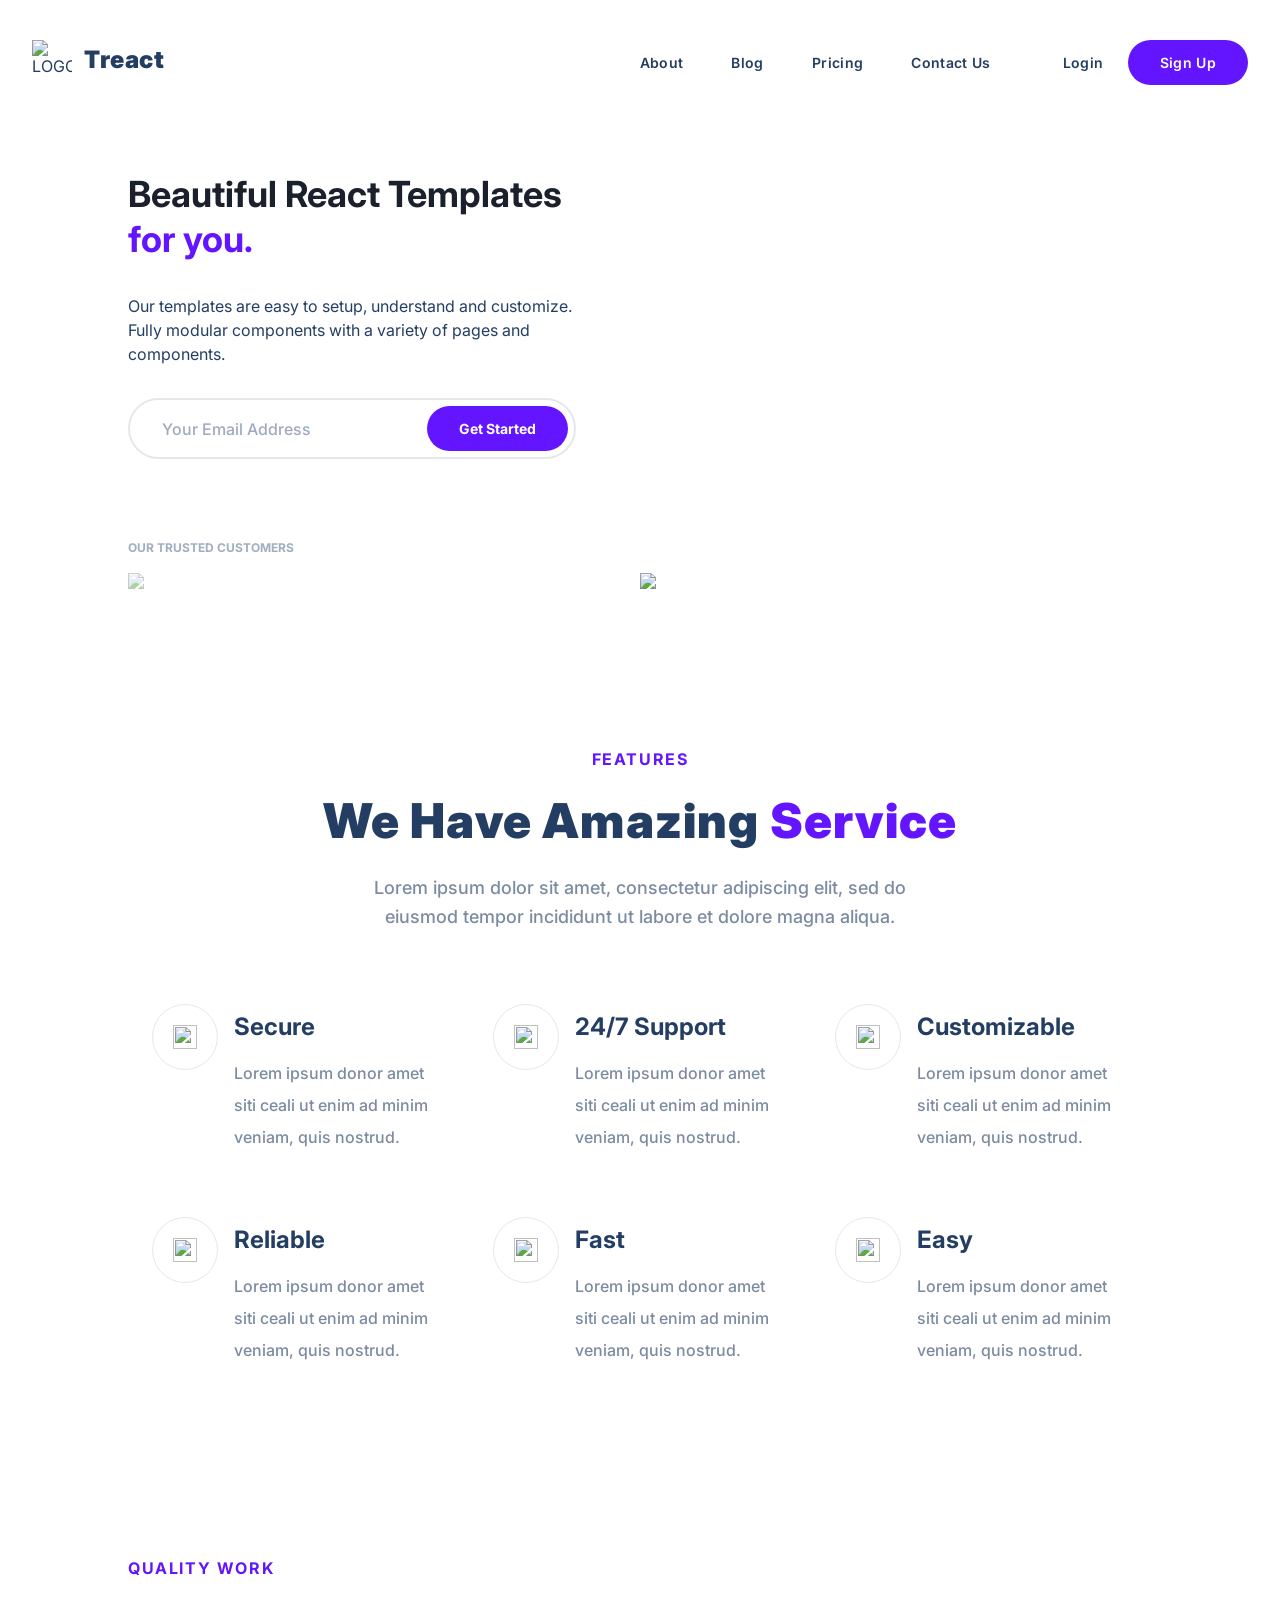
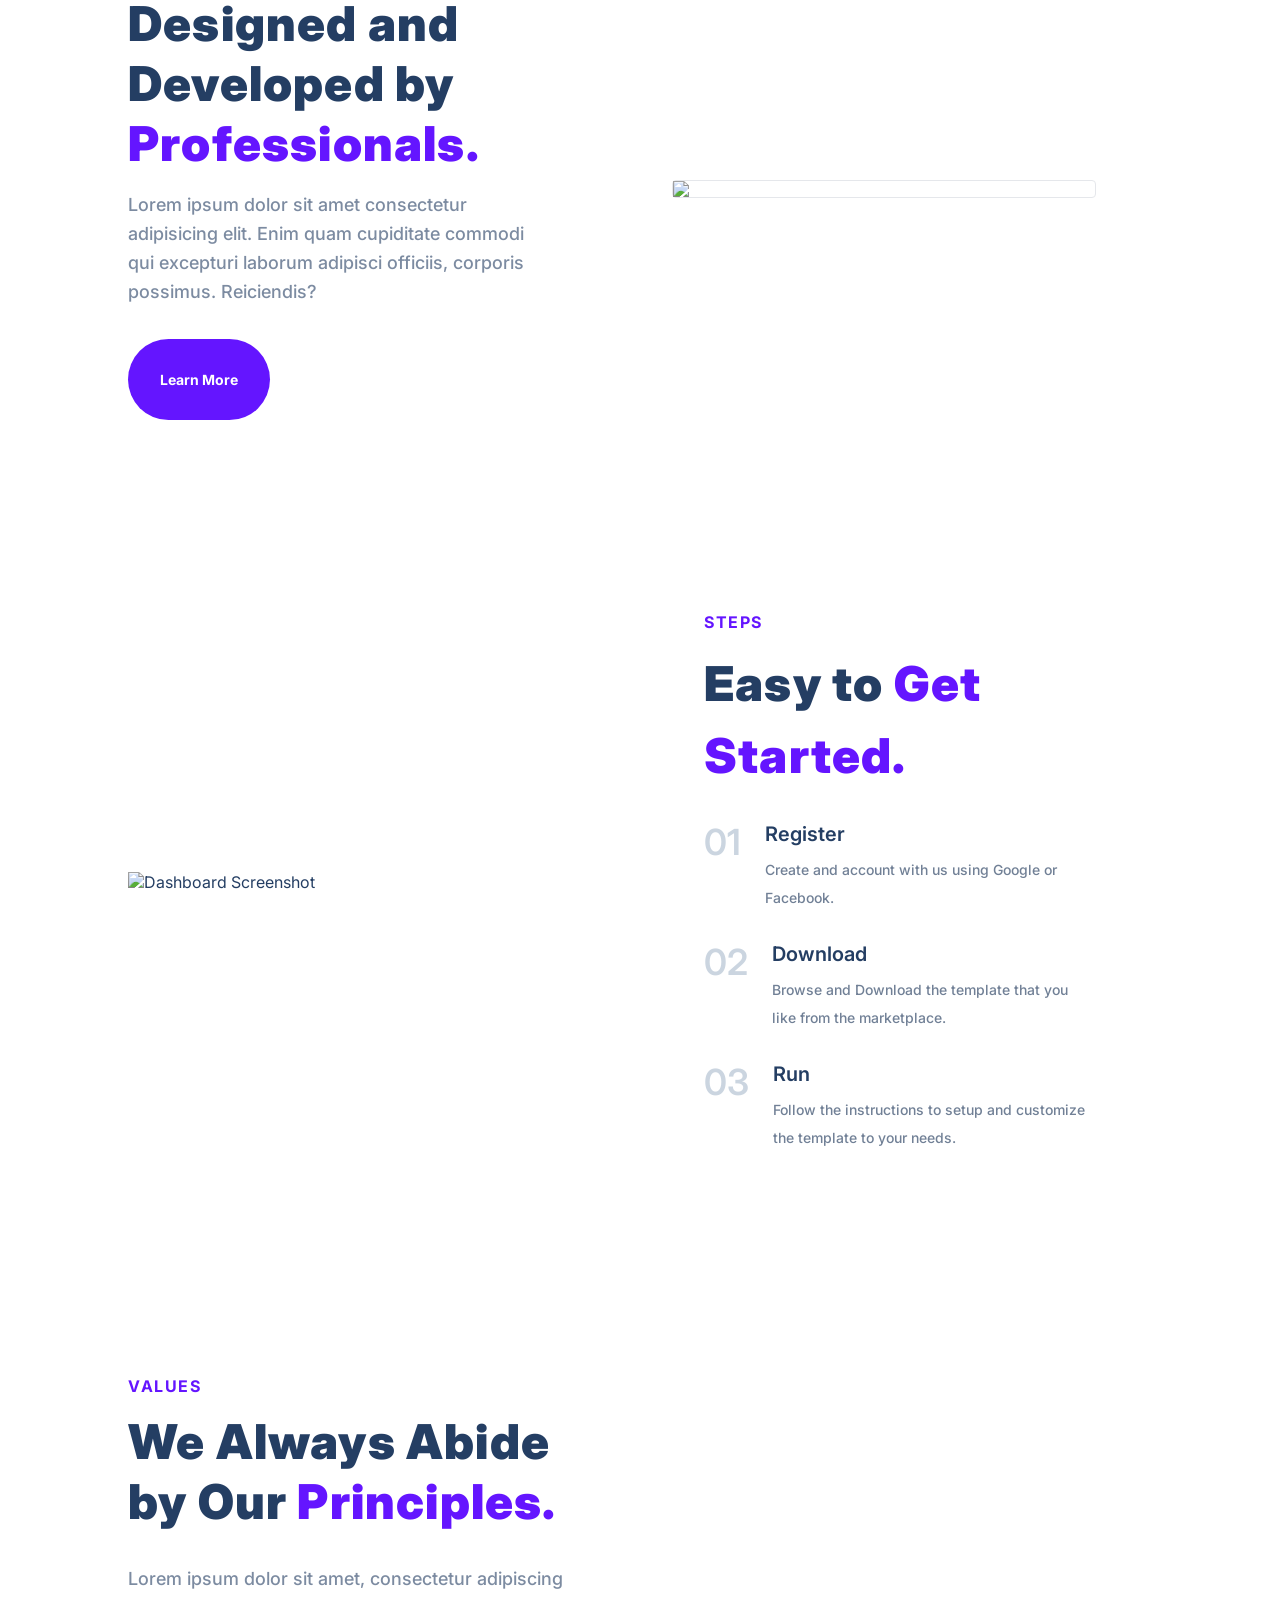
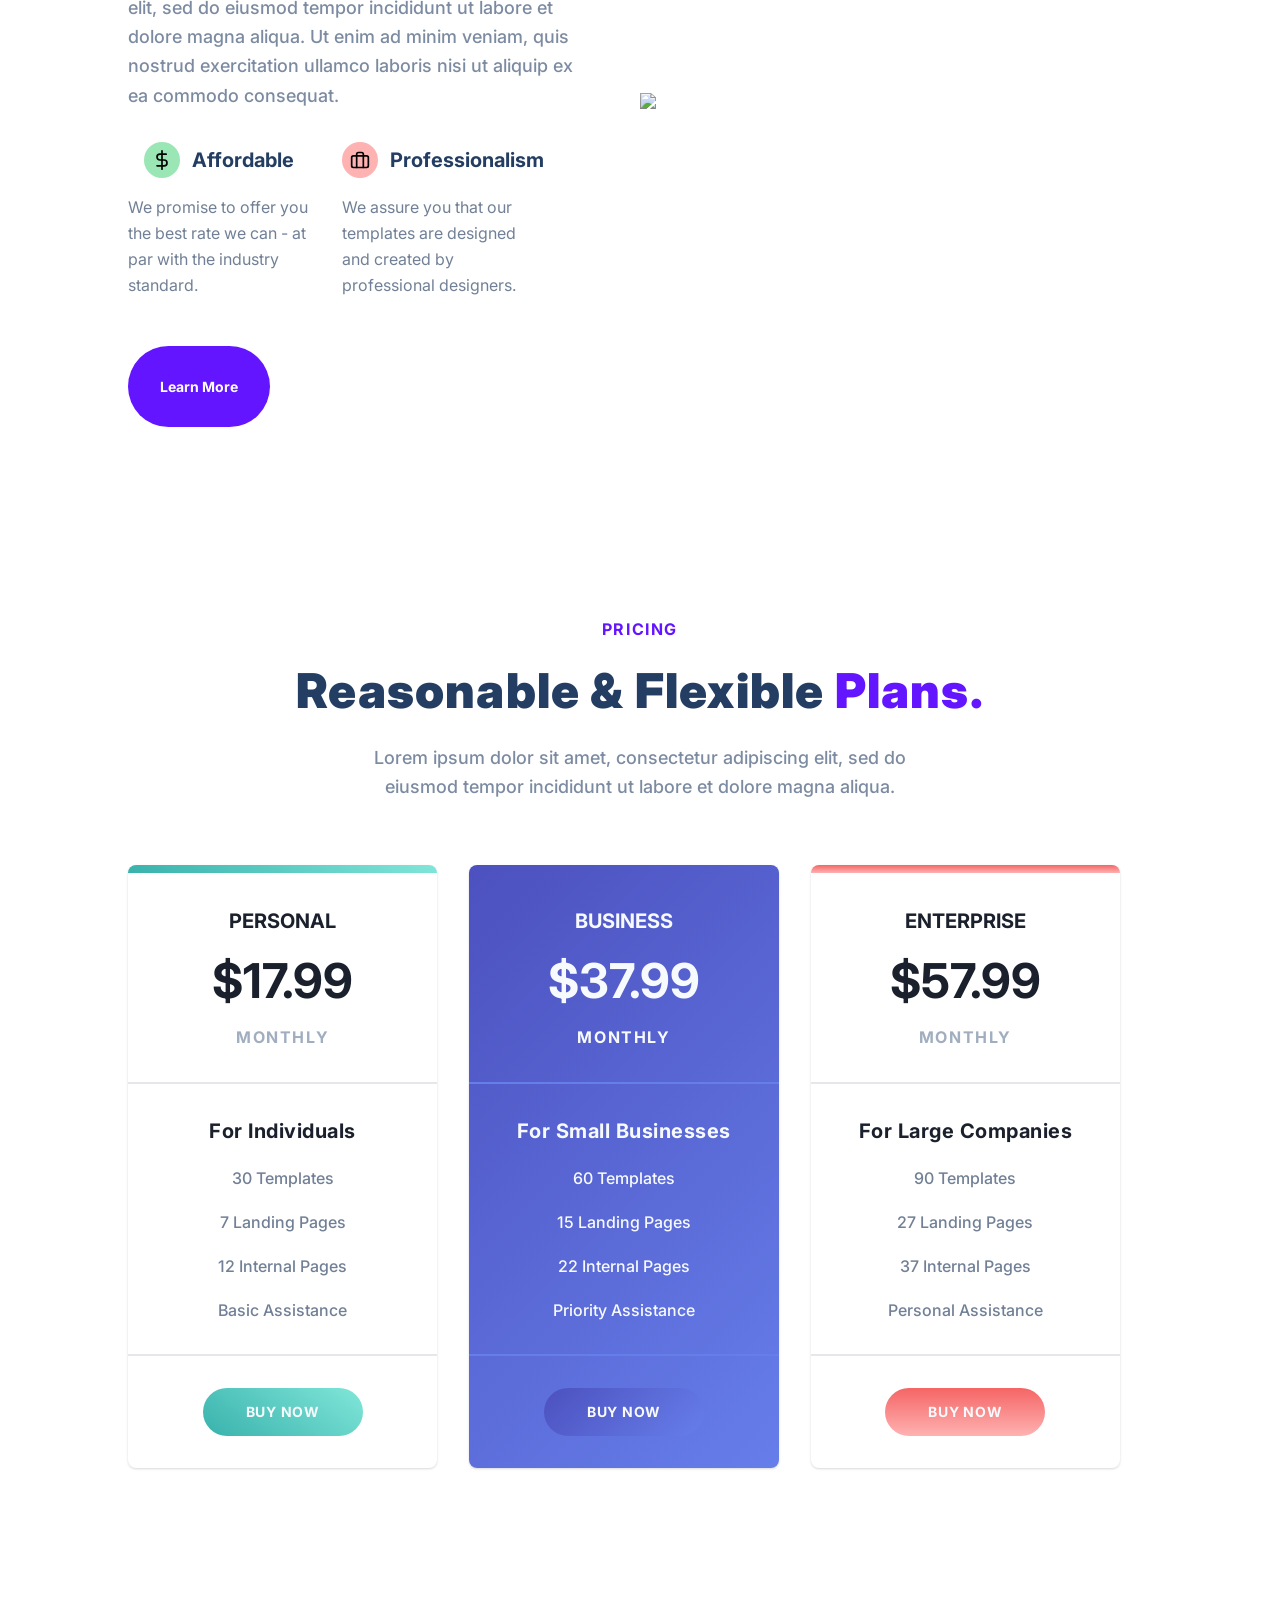
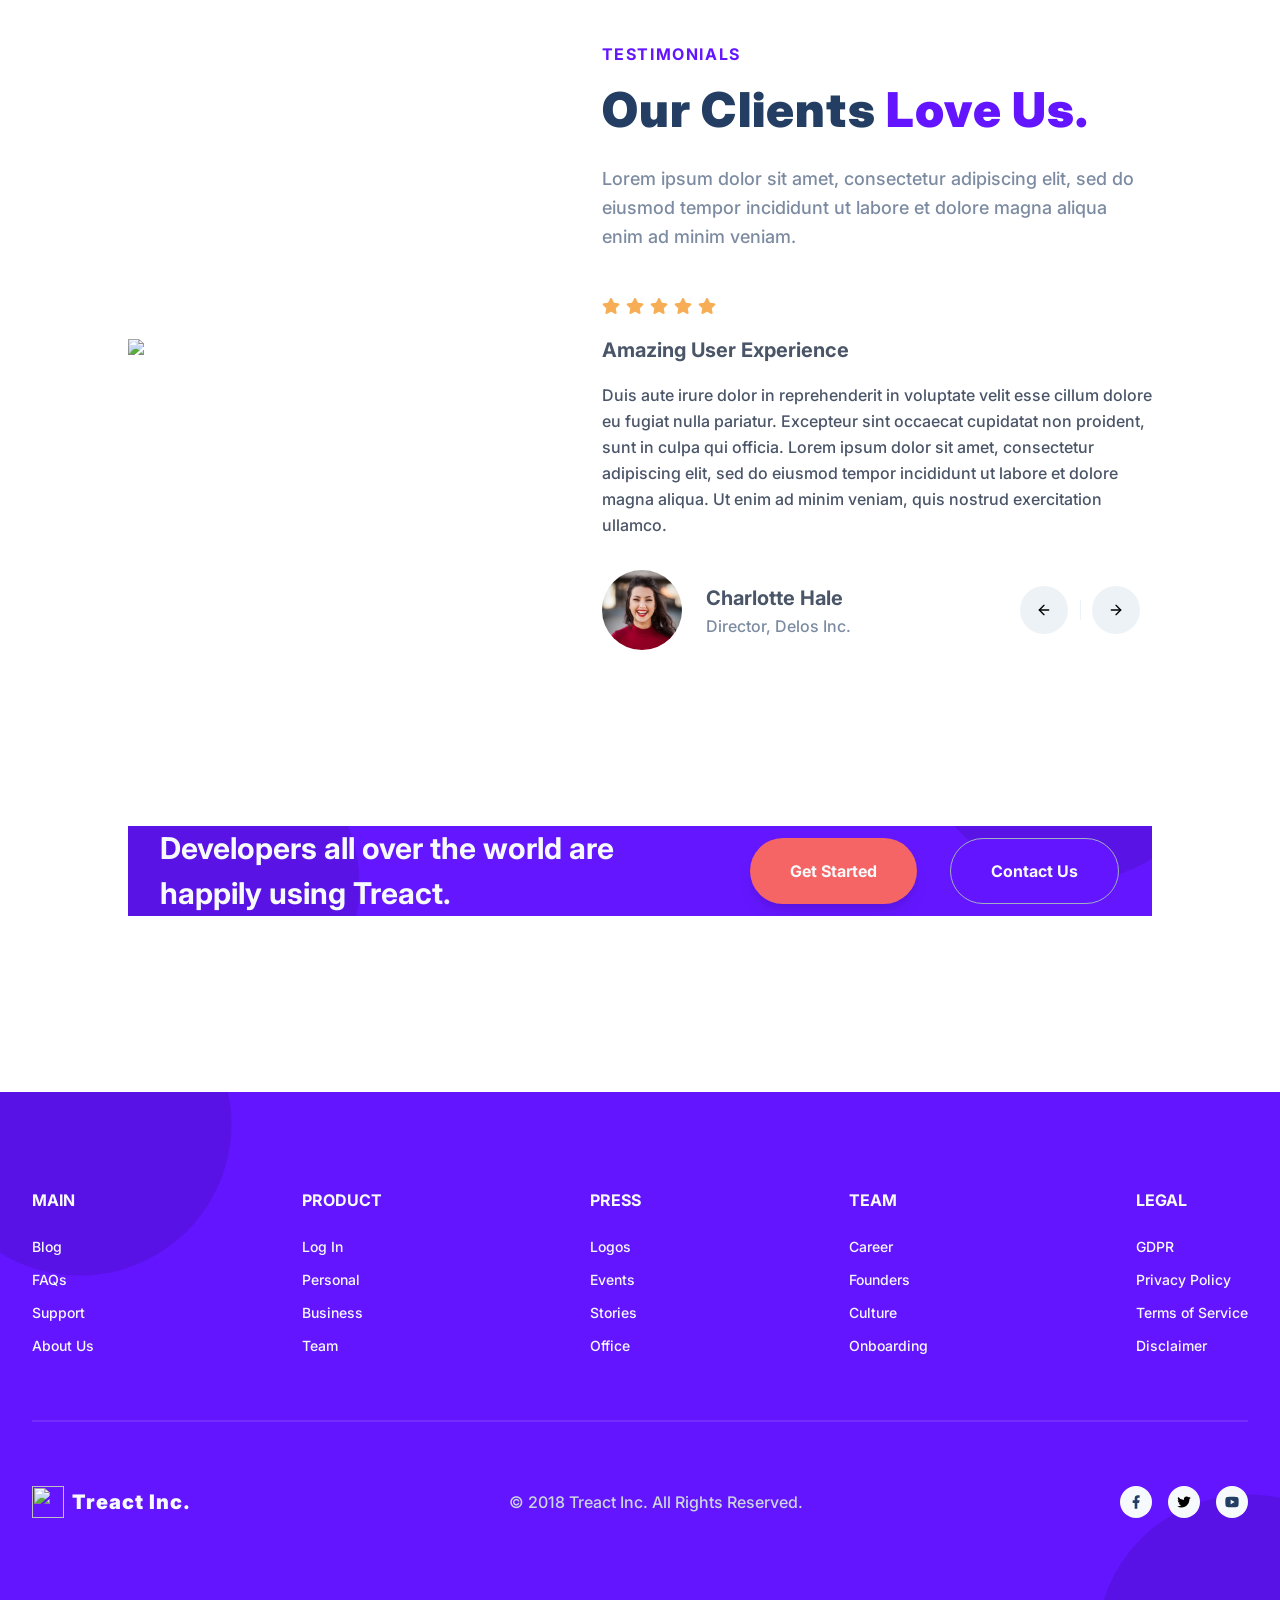
==== commit e1641d70: "modification" ====
--- a/index.html
+++ b/index.html
@@ -5,11 +5,11 @@
     <meta charset="UTF-8">
     <meta http-equiv="X-UA-Compatible" content="IE=edge">
     <meta name="viewport" content="width=device-width, initial-scale=1.0">
-    <title>Final Project</title>
+    <title>Module 2 Final</title>
     <link rel="stylesheet" href="style.css">
     <link rel="stylesheet" href="https://pro.fontawesome.com/releases/v5.10.0/css/all.css"
         integrity="sha384-AYmEC3Yw5cVb3ZcuHtOA93w35dYTsvhLPVnYs9eStHfGJvOvKxVfELGroGkvsg+p" crossorigin="anonymous" />
-        <script src="script.js"></script>
+        <script src="index.js"></script>
 </head>
 
 <body>
@@ -43,18 +43,20 @@
         <header>
             <div class="container">
                 <div class="row">
-                    <h1>Beautiful React Templates <span class="purple">for you.</span></h1>
-                    <p class="header__description--para">Our templates are easy to setup, understand and customize. Fully modular components with a variety of pages and components.</p>
-                    <div class="header__email">
-                        <input type="text" class="header__email--input" placeholder="Your Email Address">
-                        <button class="header__email--btn">Get Started</button>
-                    </div>
-                    <p class="header__customers--title">OUR TRUSTED CUSTOMERS</p>
-                    <img src="./assets/customers-logo-strip.680ac7c2e8ae28161d2c.png" class="header__customers">
-                <figure class="header__img--wrapper">
-                    <img src="./assets/design-illustration-2.6da6a00b20c07c4a9b65d1870679e1b8.svg" class="header__img">
-            </figure>
-            </div>
+                    <div class="header__content">
+                        <h1>Beautiful React Templates <span class="purple">for you.</span></h1>
+                        <p class="header__description--para">Our templates are easy to setup, understand and customize. Fully modular components with a variety of pages and components.</p>
+                        <div class="header__email">
+                            <input type="text" class="header__email--input" placeholder="Your Email Address">
+                            <button class="header__email--btn">Get Started</button>
+                        </div>
+                        <p class="header__customers--title">OUR TRUSTED CUSTOMERS</p>
+                        <img src="./assets/customers-logo-strip.680ac7c2e8ae28161d2c.png" class="header__customers">
+                    </div>
+                    <figure class="header__img--wrapper">
+                        <img src="./assets/design-illustration-2.6da6a00b20c07c4a9b65d1870679e1b8.svg" class="header__img">
+                    </figure>
+                </div>
             </div>
         </header>
     </section>
@@ -63,7 +65,7 @@
             <div class="container">
                 <div class="row__narrow">
                     <h4 class="section__tag">FEATURES</h4>
-                    <h2 class="section__title">We Have Amazing<span class="purple">Service</span></h2>
+                    <h2 class="section__title">We Have Amazing <span class="purple">Service</span></h2>
                     <div class="section__para">Lorem ipsum dolor sit amet, consectetur adipiscing elit, sed do eiusmod tempor incididunt ut labore et dolore magna aliqua.</div>
                     <div class="features">
                         <div class="feature">
@@ -242,7 +244,7 @@
                                 <p class="plan__feature">Basic Assistance</p>
                             </div>
                             <div class="plan__bottom">
-                                <div class="plan__button">buy now</div>
+                                <button class="plan__button--personal">BUY NOW</button>
                             </div>
                         </div>
                         <div class="plan">
@@ -260,7 +262,7 @@
                                 <p class="plan__feature">Priority Assistance</p>
                             </div>
                             <div class="plan__bottom">
-                                <button class="btn">buy now</button>
+                                <button class="plan__button--business">BUY NOW</button>
                             </div>
                         </div>
                         <div class="plan">
@@ -278,7 +280,7 @@
                                 <p class="plan__feature">Personal Assistance</p>
                             </div>
                             <div class="plan__bottom">
-                                <button class="btn">buy now</button>
+                                <button class="plan__button--large">BUY NOW</button>
                             </div>
                         </div>
                     </div>
--- a/style.css
+++ b/style.css
@@ -197,7 +197,7 @@
 
 .nav__link--primary {
     margin: 0;
-    padding: 10px 32px;
+    padding: 12px 32px;
     margin-top: 2px;
     border-radius: 9999px;
     color: #fff;
@@ -236,7 +236,9 @@
 }
 
 .btn__menu {
-    display: contents;
+    display: inline-flex;
+    align-items: center;
+    justify-content: center;
     background: transparent;
     border: none;
     transition: all 300ms ease;
@@ -244,6 +246,25 @@
 
 .btn__menu--svg:hover {
     filter: invert(26%) sepia(94%) saturate(7476%) hue-rotate(261deg) brightness(94%) contrast(115%);
+}
+
+.btn__menu--close {
+    position: fixed;
+    top: 24px;
+    right: 18px;
+    width: 40px;
+    height: 40px;
+    padding: 8px;
+    border-radius: 50%;
+    background: #edf2f7;
+    display: inline-flex;
+    align-items: center;
+    justify-content: center;
+    border: none;
+}
+
+.btn__menu--close:hover {
+    background-color: rgb(229, 231, 235);
 }
 
 .modal {
@@ -296,12 +317,6 @@
     transform: translateX(0);
 }
 
-.btn__menu--close {
-    position: fixed;
-    top: 24px;
-    right: 18px;
-}
-
 .menu {
     position: fixed;
     top: 0;
@@ -369,15 +384,29 @@
 }
 
 header .row {
-    width: 40%;
-    display: flex;
-    flex-direction: column;
+    width: 100%;
+    display: flex;
+    flex-direction: row;
     align-items: center;
     justify-content: space-between;
-}
-
-.header__description {
-    width: 40%;
+    flex-wrap: wrap;
+}
+
+.header__content {
+    flex-basis: 45%;
+    max-width: 520px;
+    display: flex;
+    flex-direction: column;
+    align-items: flex-start;
+}
+
+h1 {
+    text-align: left;
+    margin-bottom: 0;
+}
+
+.header__description--para {
+    margin: 24px 0;
 }
 
 .header__description--para {
@@ -392,19 +421,22 @@
     display: flex;
     justify-content: flex-end;
     align-items: center;
+    flex-basis: 45%;
 }
 
 .header__email--btn {
     z-index: 2;
     margin: 8px;
-    height: calc(100% - 16px);
+  height: auto;
     border-radius: 500px;
-    width: 160px;
+  width: auto;
+  padding: 12px 32px;
     border: none;
     background-color: #6415ff;
     color: #fff;
     font-weight: 700;
-    font-size: 16px;
+  font-size: 14px;
+  line-height: 1.5;
     transition: all 300ms ease;
 }
 
@@ -472,8 +504,10 @@
 }
 
 .header__img--wrapper {
-    width: calc(100% - 40%);
-    align-items: center;
+    width: 50%;
+    flex-basis: 50%;
+    display: flex;
+    justify-content: flex-end;
 }
 
 .header__img {
@@ -599,7 +633,7 @@
     width: 50%;
 }
 
-.qualtiy__img--wrapper {
+.quality__img--wrapper {
     border-radius: 4px;
     border: 1px solid rgb(229, 231, 235);
     position: relative;
@@ -873,8 +907,8 @@
 }
 
 .plan__bottom {
-    padding-left: 4rem;
-    padding-right: 4rem;
+    display: flex;
+    justify-content: center;
     padding-top: 2rem;
     padding-bottom: 2rem;
 }
@@ -913,28 +947,77 @@
     letter-spacing: 0.025em;
 }
 
-.plan__button{
-    border-radius: 0.25rem;
-    background-color: rgb(100 21 255);
-    padding: 0.75rem 2rem;
+.plan__button--personal {
+    min-width: 160px;
+    height: 48px;
+    border-radius: 9999px;
+    background: linear-gradient(1115deg, rgb(56, 178, 172) 0%, rgb(129, 230, 217) 100%);
+    color: rgb(247 250 252);
     font-weight: 700;
-    color: rgb(247 250 252);
-    transition: all 300ms ease;
-    width: 100%;
-    border-radius: 9999px;
-    padding-top: 1rem;
-    padding-bottom: 1rem;
     font-size: 0.875rem;
     text-transform: uppercase;
     letter-spacing: 0.05em;
-}
-
-.plan__button:hover {
+    display: inline-flex;
+    align-items: center;
+    justify-content: center;
+    padding: 16px 32px;
+    transition: transform 300ms ease, box-shadow 300ms ease;
+}
+
+.plan__button--business {
+    min-width: 160px;
+    height: 48px;
+    border-radius: 9999px;
+    background: linear-gradient(135deg, rgb(76, 81, 191) 0%, rgb(102, 126, 234) 100%);
+    color: rgb(247 250 252);
+    font-weight: 700;
+    font-size: 0.875rem;
+    text-transform: uppercase;
+    letter-spacing: 0.05em;
+    display: inline-flex;
+    align-items: center;
+    justify-content: center;
+    padding: 16px 32px;
+    transition: transform 300ms ease, box-shadow 300ms ease;
+}
+
+.plan__button--large {
+    min-width: 160px;
+    height: 48px;
+    border-radius: 9999px;
+    background: linear-gradient(rgb(245, 101, 101) 0%, rgb(254, 178, 178) 100%);
+    color: rgb(247 250 252);
+    font-weight: 700;
+    font-size: 0.875rem;
+    text-transform: uppercase;
+    letter-spacing: 0.05em;
+    display: inline-flex;
+    align-items: center;
+    justify-content: center;
+    padding: 16px 32px;
+    transition: transform 300ms ease, box-shadow 300ms ease;
+}
+
+.plan__button--personal:hover,
+.plan__button--business:hover,
+.plan__button--large:hover {
     transform: translate(1px, -1px);
     box-shadow: rgba(0, 0, 0, 0) 0px 0px 0px 0px, rgba(0, 0, 0, 0) 0px 0px 0px 0px, rgba(0, 0, 0, 0.1) 0px 20px 25px -5px, rgba(0, 0, 0, 0.04) 0px 10px 10px -5px;
 }
 
-.plan:nth-child(1) .plan__stripe, .plan:nth-child(1) .plan__button {
+.plan__button--personal:hover {
+    background: linear-gradient(1115deg, rgb(40, 135, 130) 0%, rgb(106, 190, 178) 100%);
+}
+
+.plan__button--business:hover {
+    background: linear-gradient(135deg, rgb(55, 59, 155) 0%, rgb(81, 101, 204) 100%);
+}
+
+.plan__button--large:hover {
+    background: linear-gradient(rgb(210, 86, 86) 0%, rgb(243, 157, 157) 100%);
+}
+
+.plan:nth-child(1) .plan__stripe {
     color: #f7fafc;
     background: linear-gradient(
         1115deg,
@@ -951,16 +1034,11 @@
     );
 }
 
-.plan:nth-child(2) .plan__button {
-    color: #6415ff;
-    background-color: #f7fafc;
-}
-
-.plan:nth-child(2) .plan__stripes {
+.plan:nth-child(2) .plan__stripe {
     visibility: hidden;
 }
 
-.plan:nth-child(3) .plan__stripe, .plan:nth-child(3) .plan__button {
+.plan:nth-child(3) .plan__stripe {
     color: #f7fafc;
     background: linear-gradient(
         rgb(245, 101, 101) 0%,
@@ -1120,23 +1198,27 @@
   align-items: center;
 }
 
-.testimonial__button svg {
+.testimonial__button svg,
+.testimonial__button img {
   width: 16px;
   height: 16px;
 }
 
-.testimonial__button {
+button.testimonial__button {
   display: flex;
   justify-content: center;
   align-items: center;
+  width: 48px;
+  height: 48px;
   padding: 16px;
   background: #edf2f7;
   border-radius: 50%;
   margin: 0 12px;
   transition: all 300ms ease;
-}
-
-.testimonial__button:hover {
+  border: none;
+}
+
+button.testimonial__button:hover {
   background-color: rgb(229, 231, 235);
 }
 
